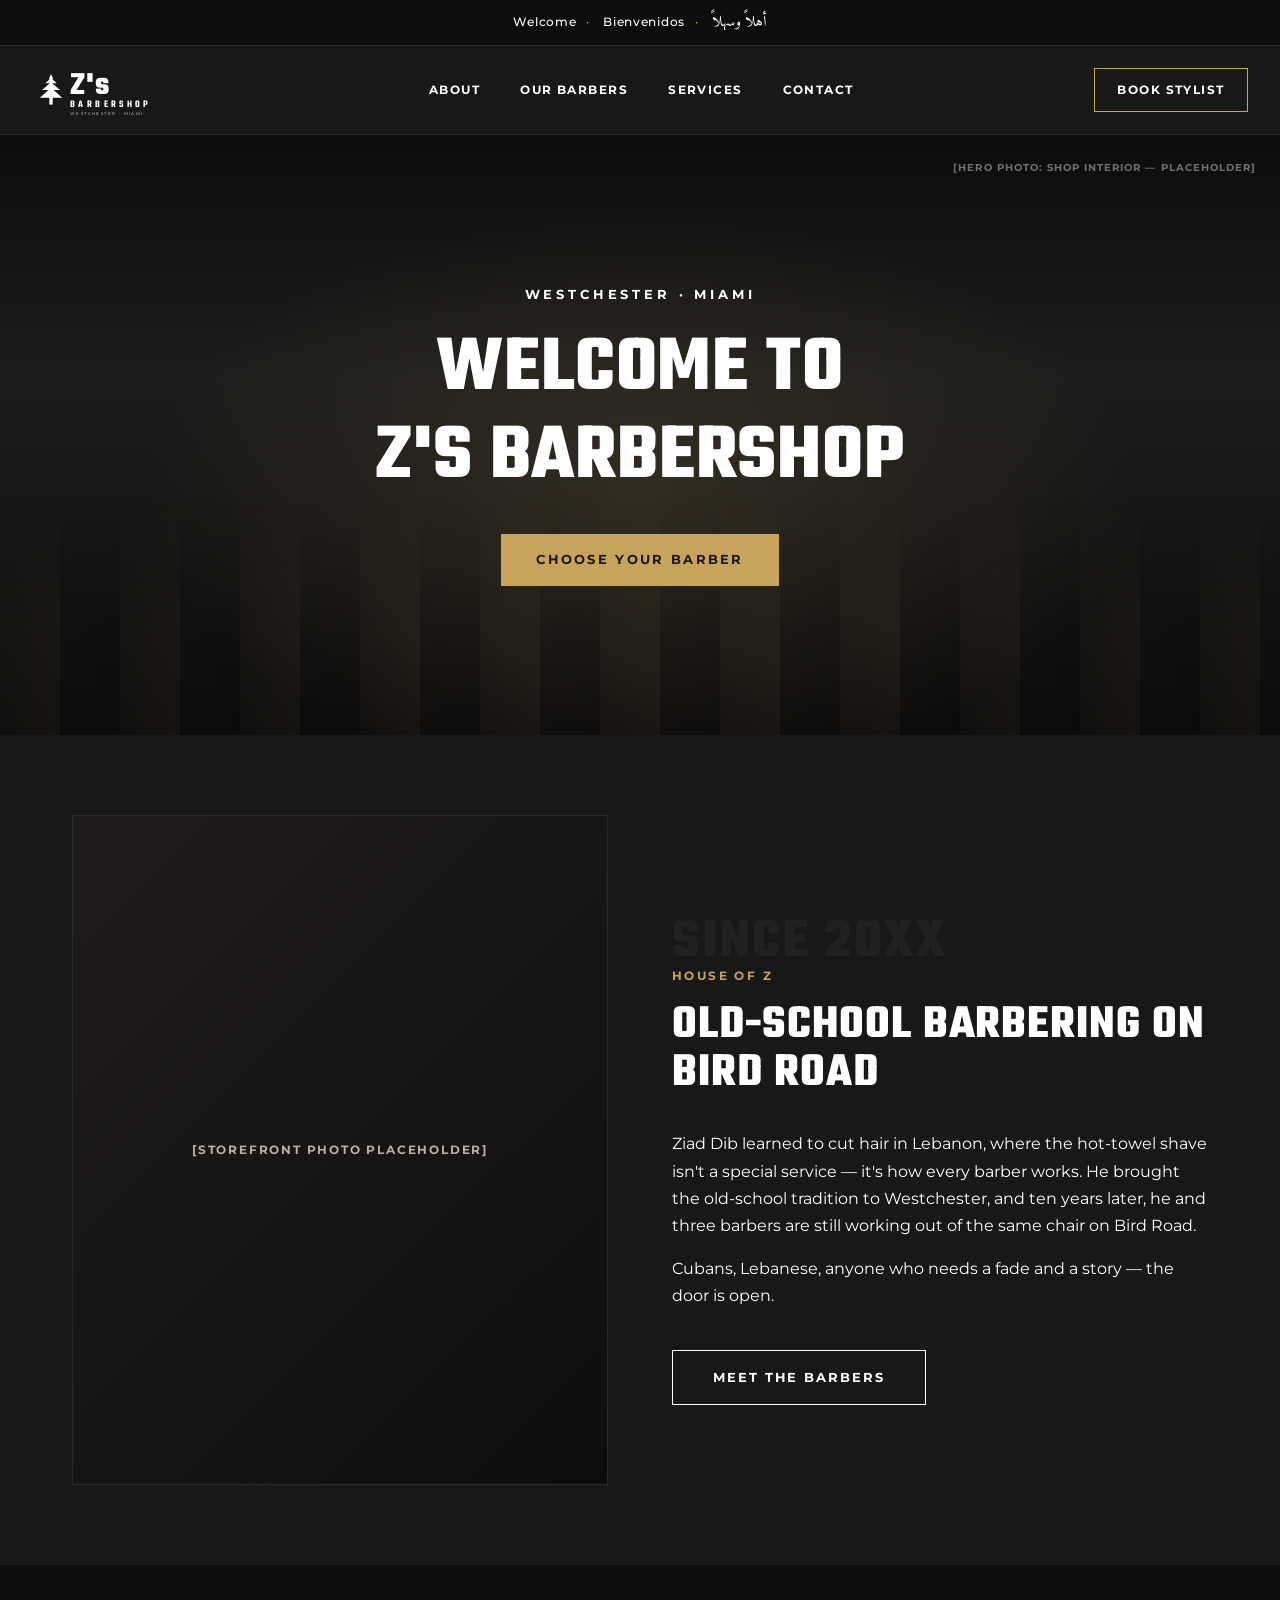
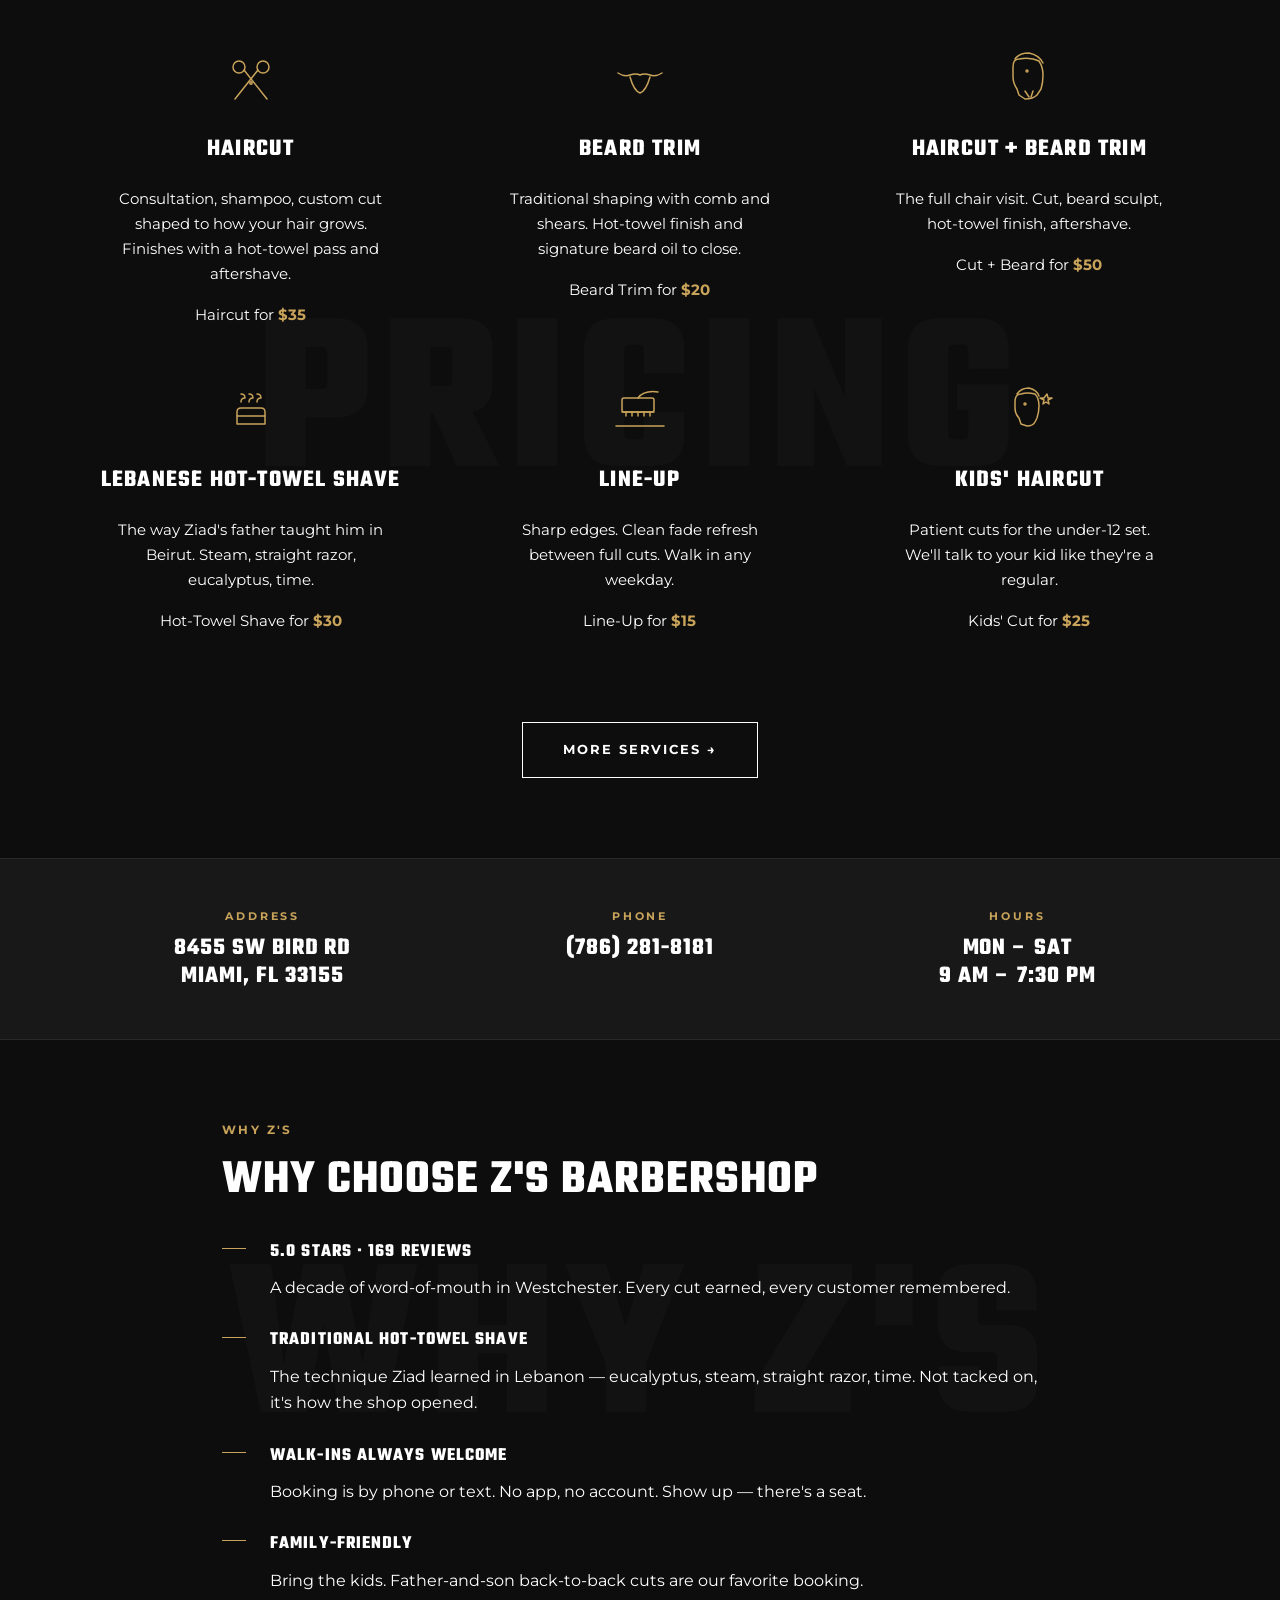
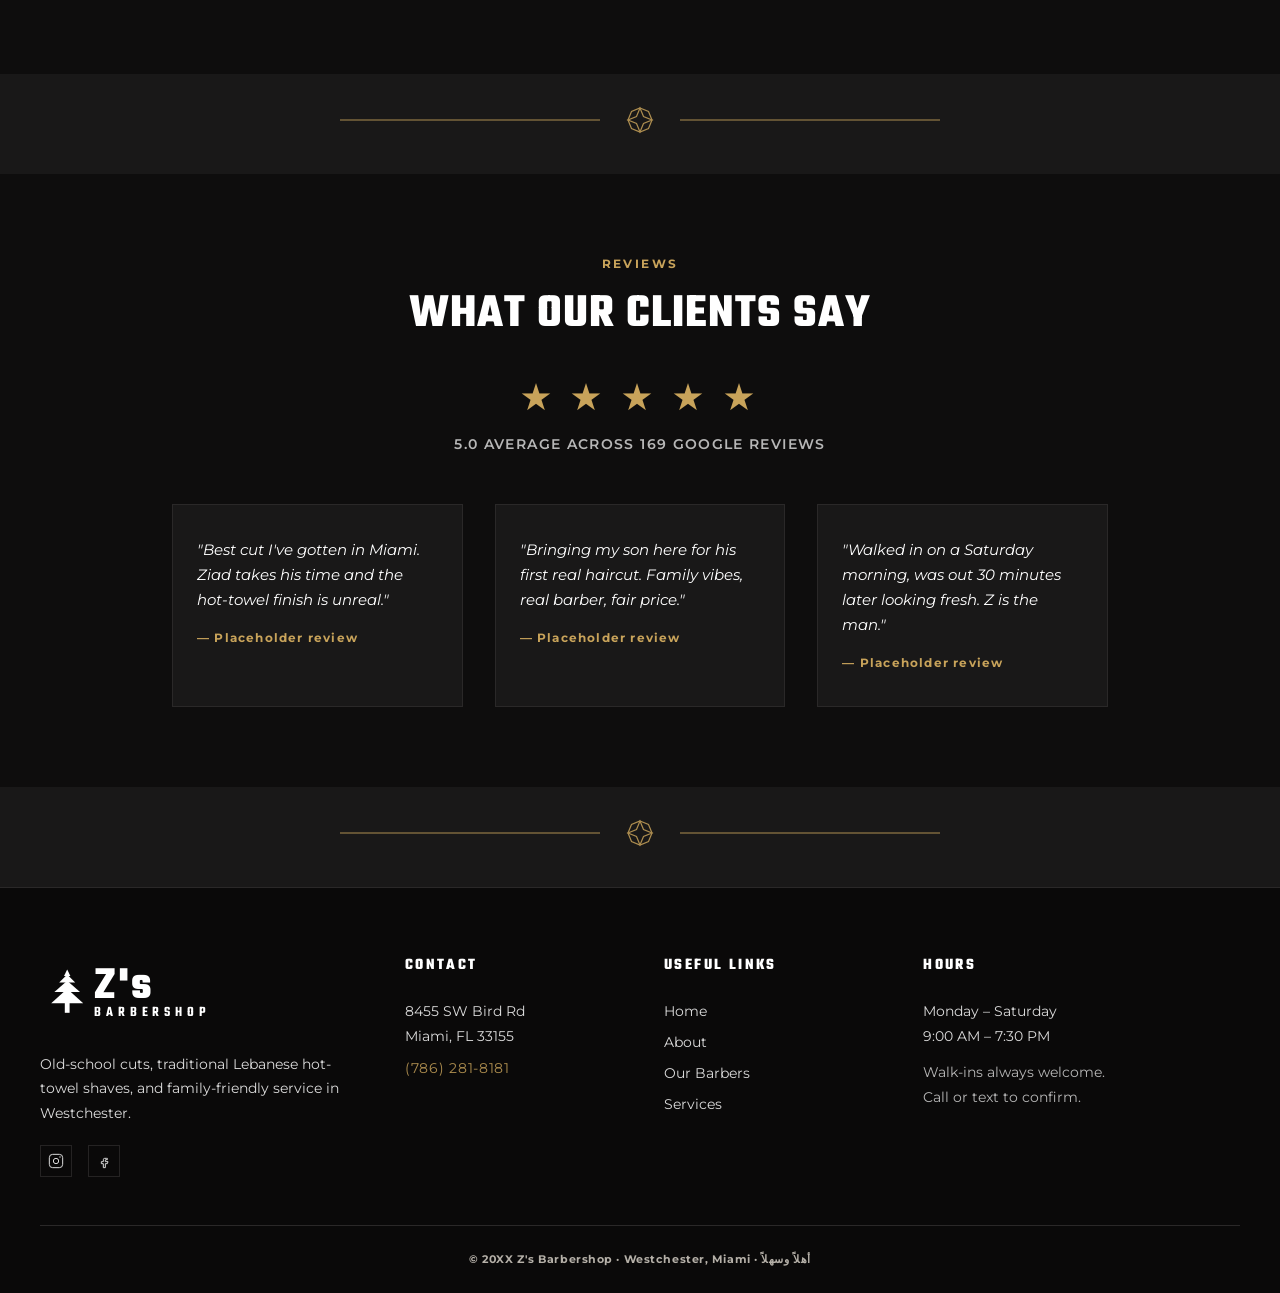
==== prototype/index.html @ 7a98266e "HoH-faithful rewrite: Teko + Montserrat fonts, exact bg color, 3 pages Extracted HoH's actual comput" ====
<!DOCTYPE html>
<html lang="en">
<head>
  <meta charset="UTF-8">
  <meta name="viewport" content="width=device-width, initial-scale=1.0">
  <title>Z's Barbershop — Westchester · Miami</title>
  <meta name="description" content="Z's Barbershop in Westchester, Miami. Old-school haircuts, beard trims, and traditional Lebanese hot-towel shaves. Walk in or call (786) 281-8181.">

  <link rel="preconnect" href="https://fonts.googleapis.com">
  <link rel="preconnect" href="https://fonts.gstatic.com" crossorigin>
  <link href="https://fonts.googleapis.com/css2?family=Teko:wght@500;600;700&family=Montserrat:wght@400;500;600;700;800&family=Amiri:wght@400;700&display=swap" rel="stylesheet">

  <script type="application/ld+json">
  {"@context":"https://schema.org","@type":"BarberShop","name":"Z's Barbershop","url":"https://zsbarbershop.com","telephone":"+17862818181","priceRange":"$","address":{"@type":"PostalAddress","streetAddress":"8455 SW Bird Rd","addressLocality":"Miami","addressRegion":"FL","postalCode":"33155","addressCountry":"US"},"geo":{"@type":"GeoCoordinates","latitude":25.736,"longitude":-80.349},"openingHoursSpecification":[{"@type":"OpeningHoursSpecification","dayOfWeek":["Monday","Tuesday","Wednesday","Thursday","Friday","Saturday"],"opens":"09:00","closes":"19:30"}],"aggregateRating":{"@type":"AggregateRating","ratingValue":"5.0","reviewCount":"169"}}
  </script>

  <link rel="stylesheet" href="styles.css">
</head>
<body>

  <!-- Trilingual welcome strip (heritage anchor #1) -->
  <div class="welcome-strip">
    <span>Welcome</span><span class="sep">·</span>
    <span>Bienvenidos</span><span class="sep">·</span>
    <span lang="ar" dir="rtl" class="arabic">أهلاً وسهلاً</span>
  </div>

  <!-- Nav -->
  <nav class="nav-bar">
    <a href="index.html" class="nav-logo-link" aria-label="Z's Barbershop home">
      <svg class="logo-wordmark" viewBox="0 0 280 100" xmlns="http://www.w3.org/2000/svg">
        <g transform="translate(14, 22)" fill="#ffffff">
          <path d="M 20 0 L 16 8 L 24 8 Z"/>
          <path d="M 20 6 L 10 16 L 30 16 Z"/>
          <path d="M 20 14 L 4 28 L 36 28 Z"/>
          <path d="M 20 24 L 0 42 L 40 42 Z"/>
          <rect x="17" y="40" width="6" height="14"/>
        </g>
        <text x="68" y="58" font-family="Teko,sans-serif" font-weight="700" font-size="58" fill="#ffffff" letter-spacing="2">Z's</text>
        <text x="68" y="80" font-family="Teko,sans-serif" font-weight="600" font-size="18" fill="#ffffff" letter-spacing="6">BARBERSHOP</text>
        <text x="68" y="95" font-family="Montserrat,sans-serif" font-weight="500" font-size="7" fill="#ffffff" letter-spacing="2.5" opacity="0.7">WESTCHESTER · MIAMI</text>
      </svg>
    </a>
    <div class="nav-links">
      <a href="#about">ABOUT</a>
      <a href="barbers.html">OUR BARBERS</a>
      <a href="services.html">SERVICES</a>
      <a href="#visit">CONTACT</a>
    </div>
    <a href="barbers.html" class="nav-cta">BOOK STYLIST</a>
  </nav>

  <!-- Hero -->
  <header class="hero">
    <span class="hero-placeholder-note">[Hero photo: shop interior — placeholder]</span>
    <div class="hero-content">
      <p class="hero-eyebrow">WESTCHESTER · MIAMI</p>
      <h1 class="hero-headline">Welcome to<br>Z's Barbershop</h1>
      <a href="tel:+17862818181" class="hero-cta">CHOOSE YOUR BARBER</a>
    </div>
  </header>

  <!-- About -->
  <section class="section" id="about">
    <div class="about">
      <div class="about-image">[Storefront photo placeholder]</div>
      <div>
        <span class="watermark-eyebrow" data-watermark="SINCE 20XX">SINCE 20XX</span>
        <span class="section-eyebrow">House of Z</span>
        <h2 class="section-headline">Old-School Barbering on Bird Road</h2>
        <div class="section-body">
          <p>Ziad Dib learned to cut hair in Lebanon, where the hot-towel shave isn't a special service — it's how every barber works. He brought the old-school tradition to Westchester, and ten years later, he and three barbers are still working out of the same chair on Bird Road.</p>
          <p>Cubans, Lebanese, anyone who needs a fade and a story — the door is open.</p>
          <a href="barbers.html" class="ghost-btn">MEET THE BARBERS</a>
        </div>
      </div>
    </div>
  </section>

  <!-- Pricing -->
  <section class="pricing" id="services">
    <div class="watermark-wrap">
      <div class="watermark">PRICING</div>
      <div class="pricing-inner">
        <div class="services-grid">

          <article class="service-card">
            <svg class="service-icon" viewBox="0 0 64 64" aria-hidden="true">
              <!-- Open angled scissors -->
              <circle cx="20" cy="22" r="6"/>
              <circle cx="44" cy="22" r="6"/>
              <line x1="25" y1="25" x2="48" y2="54"/>
              <line x1="39" y1="25" x2="16" y2="54"/>
              <circle cx="32" cy="38" r="1.2" fill="currentColor"/>
            </svg>
            <h3 class="service-name">Haircut</h3>
            <p class="service-desc">Consultation, shampoo, custom cut shaped to how your hair grows. Finishes with a hot-towel pass and aftershave.</p>
            <p class="service-price">Haircut for <strong>$35</strong></p>
          </article>

          <article class="service-card">
            <svg class="service-icon" viewBox="0 0 64 64" aria-hidden="true">
              <!-- Mustache + goatee -->
              <path d="M 10 28 Q 16 32 22 30 Q 28 28 32 30 Q 36 28 42 30 Q 48 32 54 28"/>
              <path d="M 22 32 Q 26 46 32 48 Q 38 46 42 32"/>
            </svg>
            <h3 class="service-name">Beard Trim</h3>
            <p class="service-desc">Traditional shaping with comb and shears. Hot-towel finish and signature beard oil to close.</p>
            <p class="service-price">Beard Trim for <strong>$20</strong></p>
          </article>

          <article class="service-card">
            <svg class="service-icon" viewBox="0 0 64 64" aria-hidden="true">
              <!-- Face profile silhouette with hair + beard -->
              <path d="M 22 14 Q 16 14 16 22 L 16 32 Q 16 38 20 44 L 22 50 L 28 54 Q 36 54 40 50 L 44 44 Q 46 38 46 30 Q 46 22 42 16 Q 34 12 22 14 Z"/>
              <!-- Hair sweep -->
              <path d="M 18 14 Q 22 8 32 8 Q 42 10 46 18"/>
              <!-- Eye dot -->
              <circle cx="30" cy="26" r="1" fill="currentColor"/>
              <!-- Beard texture -->
              <line x1="28" y1="46" x2="32" y2="52"/>
              <line x1="36" y1="46" x2="34" y2="52"/>
            </svg>
            <h3 class="service-name">Haircut + Beard Trim</h3>
            <p class="service-desc">The full chair visit. Cut, beard sculpt, hot-towel finish, aftershave.</p>
            <p class="service-price">Cut + Beard for <strong>$50</strong></p>
          </article>

          <article class="service-card">
            <svg class="service-icon" viewBox="0 0 64 64" aria-hidden="true">
              <!-- Folded hot towel + steam wisps (Z's specialty) -->
              <path d="M 18 36 L 18 48 L 46 48 L 46 36 Q 46 32 42 32 L 22 32 Q 18 32 18 36 Z"/>
              <line x1="18" y1="40" x2="46" y2="40"/>
              <path d="M 22 26 Q 22 22 26 22 Q 26 18 22 18"/>
              <path d="M 30 26 Q 30 22 34 22 Q 34 18 30 18"/>
              <path d="M 38 26 Q 38 22 42 22 Q 42 18 38 18"/>
            </svg>
            <h3 class="service-name">Lebanese Hot-Towel Shave</h3>
            <p class="service-desc">The way Ziad's father taught him in Beirut. Steam, straight razor, eucalyptus, time.</p>
            <p class="service-price">Hot-Towel Shave for <strong>$30</strong></p>
          </article>

          <article class="service-card">
            <svg class="service-icon" viewBox="0 0 64 64" aria-hidden="true">
              <!-- Clipper -->
              <rect x="14" y="22" width="32" height="14" rx="2"/>
              <line x1="14" y1="36" x2="46" y2="36"/>
              <line x1="18" y1="36" x2="18" y2="40"/>
              <line x1="24" y1="36" x2="24" y2="40"/>
              <line x1="30" y1="36" x2="30" y2="40"/>
              <line x1="36" y1="36" x2="36" y2="40"/>
              <line x1="42" y1="36" x2="42" y2="40"/>
              <path d="M 30 22 Q 36 14 50 16"/>
              <line x1="8" y1="50" x2="56" y2="50"/>
            </svg>
            <h3 class="service-name">Line-Up</h3>
            <p class="service-desc">Sharp edges. Clean fade refresh between full cuts. Walk in any weekday.</p>
            <p class="service-price">Line-Up for <strong>$15</strong></p>
          </article>

          <article class="service-card">
            <svg class="service-icon" viewBox="0 0 64 64" aria-hidden="true">
              <!-- Kid face profile (smaller, simpler) -->
              <path d="M 24 18 Q 18 18 18 26 L 18 32 Q 18 38 22 42 L 24 48 L 30 50 Q 36 50 38 46 L 40 42 Q 42 36 42 30 Q 42 22 38 18 Q 30 16 24 18 Z"/>
              <path d="M 20 18 Q 24 12 32 12 Q 40 14 42 20"/>
              <circle cx="28" cy="28" r="1" fill="currentColor"/>
              <!-- Tiny sparkle/star -->
              <path d="M 50 18 L 51 22 L 55 22 L 51 24 L 52 28 L 49 26 L 46 28 L 47 24 L 43 22 L 47 22 Z"/>
            </svg>
            <h3 class="service-name">Kids' Haircut</h3>
            <p class="service-desc">Patient cuts for the under-12 set. We'll talk to your kid like they're a regular.</p>
            <p class="service-price">Kids' Cut for <strong>$25</strong></p>
          </article>

        </div>

        <div class="more-services">
          <a href="services.html" class="ghost-btn">MORE SERVICES →</a>
        </div>
      </div>
    </div>
  </section>

  <!-- Trust strip -->
  <section class="trust-strip">
    <div class="trust-grid">
      <div class="trust-cell">
        <span class="label">ADDRESS</span>
        <div class="value">8455 SW Bird Rd<br>Miami, FL 33155</div>
      </div>
      <div class="trust-cell">
        <span class="label">PHONE</span>
        <div class="value"><a href="tel:+17862818181">(786) 281-8181</a></div>
      </div>
      <div class="trust-cell">
        <span class="label">HOURS</span>
        <div class="value">Mon – Sat<br>9 AM – 7:30 PM</div>
      </div>
    </div>
  </section>

  <!-- Why -->
  <section class="why-choose">
    <div class="watermark-wrap">
      <div class="watermark">WHY Z'S</div>
      <div class="why-choose-inner">
        <span class="section-eyebrow">Why Z's</span>
        <h2 class="section-headline">Why Choose Z's Barbershop</h2>
        <ul class="why-list">
          <li><span></span><div><strong>5.0 STARS · 169 REVIEWS</strong>A decade of word-of-mouth in Westchester. Every cut earned, every customer remembered.</div></li>
          <li><span></span><div><strong>TRADITIONAL HOT-TOWEL SHAVE</strong>The technique Ziad learned in Lebanon — eucalyptus, steam, straight razor, time. Not tacked on, it's how the shop opened.</div></li>
          <li><span></span><div><strong>WALK-INS ALWAYS WELCOME</strong>Booking is by phone or text. No app, no account. Show up — there's a seat.</div></li>
          <li><span></span><div><strong>FAMILY-FRIENDLY</strong>Bring the kids. Father-and-son back-to-back cuts are our favorite booking.</div></li>
        </ul>
      </div>
    </div>
  </section>

  <!-- Damascene divider -->
  <div class="pattern-divider" aria-hidden="true">
    <svg viewBox="0 0 600 28">
      <line x1="0" y1="14" x2="260" y2="14"/>
      <g transform="translate(300, 14)">
        <path d="M 0,-12 L 8.5,-8.5 L 12,0 L 8.5,8.5 L 0,12 L -8.5,8.5 L -12,0 L -8.5,-8.5 Z"/>
        <path d="M 0,-12 L 3.5,-3.5 L 12,0 L 3.5,3.5 L 0,12 L -3.5,3.5 L -12,0 L -3.5,-3.5 Z"/>
      </g>
      <line x1="340" y1="14" x2="600" y2="14"/>
    </svg>
  </div>

  <!-- Testimonials -->
  <section class="testimonials">
    <div class="testimonials-inner">
      <span class="section-eyebrow">Reviews</span>
      <h2 class="section-headline">What Our Clients Say</h2>
      <div class="stars">★ ★ ★ ★ ★</div>
      <p class="review-count">5.0 average across 169 Google reviews</p>
      <div class="review-grid">
        <div class="review"><p class="review-text">"Best cut I've gotten in Miami. Ziad takes his time and the hot-towel finish is unreal."</p><p class="review-author">— Placeholder review</p></div>
        <div class="review"><p class="review-text">"Bringing my son here for his first real haircut. Family vibes, real barber, fair price."</p><p class="review-author">— Placeholder review</p></div>
        <div class="review"><p class="review-text">"Walked in on a Saturday morning, was out 30 minutes later looking fresh. Z is the man."</p><p class="review-author">— Placeholder review</p></div>
      </div>
    </div>
  </section>

  <!-- Damascene divider -->
  <div class="pattern-divider" aria-hidden="true">
    <svg viewBox="0 0 600 28">
      <line x1="0" y1="14" x2="260" y2="14"/>
      <g transform="translate(300, 14)">
        <path d="M 0,-12 L 8.5,-8.5 L 12,0 L 8.5,8.5 L 0,12 L -8.5,8.5 L -12,0 L -8.5,-8.5 Z"/>
        <path d="M 0,-12 L 3.5,-3.5 L 12,0 L 3.5,3.5 L 0,12 L -3.5,3.5 L -12,0 L -3.5,-3.5 Z"/>
      </g>
      <line x1="340" y1="14" x2="600" y2="14"/>
    </svg>
  </div>

  <!-- Footer -->
  <footer class="footer" id="visit">
    <div class="footer-grid">
      <div class="footer-col">
        <svg class="footer-logo" viewBox="0 0 280 100" xmlns="http://www.w3.org/2000/svg">
          <g transform="translate(14, 22)" fill="#ffffff">
            <path d="M 20 0 L 16 8 L 24 8 Z"/>
            <path d="M 20 6 L 10 16 L 30 16 Z"/>
            <path d="M 20 14 L 4 28 L 36 28 Z"/>
            <path d="M 20 24 L 0 42 L 40 42 Z"/>
            <rect x="17" y="40" width="6" height="14"/>
          </g>
          <text x="68" y="58" font-family="Teko,sans-serif" font-weight="700" font-size="58" fill="#ffffff" letter-spacing="2">Z's</text>
          <text x="68" y="80" font-family="Teko,sans-serif" font-weight="600" font-size="18" fill="#ffffff" letter-spacing="6">BARBERSHOP</text>
        </svg>
        <p>Old-school cuts, traditional Lebanese hot-towel shaves, and family-friendly service in Westchester.</p>
        <div class="footer-social">
          <a href="https://instagram.com/zbarbershop1" aria-label="Instagram"><svg viewBox="0 0 24 24"><rect x="2" y="2" width="20" height="20" rx="5"/><circle cx="12" cy="12" r="4"/><circle cx="18" cy="6" r="1" fill="currentColor" stroke="none"/></svg></a>
          <a href="#" aria-label="Facebook"><svg viewBox="0 0 24 24"><path d="M16 8h-3a2 2 0 0 0-2 2v3H8v3h3v6h3v-6h3l1-3h-4v-2.5a.5.5 0 0 1 .5-.5H17V8z"/></svg></a>
        </div>
      </div>
      <div class="footer-col">
        <h4>CONTACT</h4>
        <p>8455 SW Bird Rd<br>Miami, FL 33155</p>
        <a href="tel:+17862818181" class="footer-phone">(786) 281-8181</a>
      </div>
      <div class="footer-col">
        <h4>USEFUL LINKS</h4>
        <a href="index.html">Home</a>
        <a href="#about">About</a>
        <a href="barbers.html">Our Barbers</a>
        <a href="services.html">Services</a>
      </div>
      <div class="footer-col">
        <h4>HOURS</h4>
        <p>Monday – Saturday<br>9:00 AM – 7:30 PM</p>
        <p style="margin-top:.75rem;opacity:.7;">Walk-ins always welcome.<br>Call or text to confirm.</p>
      </div>
    </div>
    <div class="footer-bottom">© 20XX Z's Barbershop · Westchester, Miami · أهلاً وسهلاً</div>
  </footer>

</body>
</html>
---- prototype/styles.css ----
:root {
  --color-primary: #191818;
  --color-cream: #ffffff;
  --color-accent: #c8a35a;
  --color-accent-hover: #d4b370;
  --color-ink-dark: #191818;
  --color-muted: #b5b0a8;
  --color-line: #2a2828;

  --font-display: 'Teko', 'Oswald', 'Impact', sans-serif;
  --font-body: 'Montserrat', 'Helvetica', 'Arial', sans-serif;
  --font-ui: 'Montserrat', 'Helvetica', 'Arial', sans-serif;
  --font-arabic: 'Amiri', 'Noto Naskh Arabic', serif;
}

* { box-sizing: border-box; margin: 0; padding: 0; }
html { scroll-behavior: smooth; }
body {
  font-family: var(--font-body);
  font-weight: 700;
  font-size: 16px;
  line-height: 1.7;
  background: var(--color-primary);
  color: var(--color-cream);
  -webkit-font-smoothing: antialiased;
  overflow-x: hidden;
}
a { color: inherit; text-decoration: none; }

/* ─── Trilingual welcome strip ─── */
.welcome-strip {
  background: #0e0d0d;
  color: var(--color-cream);
  font-family: var(--font-ui);
  font-weight: 500;
  font-size: 0.75rem;
  letter-spacing: 0.06em;
  padding: 0.6rem 1rem;
  text-align: center;
  border-bottom: 1px solid var(--color-line);
}
.welcome-strip .sep { color: var(--color-accent); margin: 0 0.6rem; }
.welcome-strip .arabic { font-family: var(--font-arabic); font-size: 0.95rem; letter-spacing: 0; vertical-align: middle; }

/* ─── Nav ─── */
.nav-bar {
  position: sticky;
  top: 0;
  z-index: 50;
  background: var(--color-primary);
  border-bottom: 1px solid var(--color-line);
  padding: 1rem 2rem;
  display: flex;
  align-items: center;
  justify-content: space-between;
  gap: 1rem;
}
.logo-wordmark { display: block; height: 56px; width: auto; }
.nav-links {
  display: none;
  gap: 2.5rem;
  font-family: var(--font-ui);
  font-size: 0.75rem;
  font-weight: 700;
  letter-spacing: 0.12em;
}
.nav-links a { color: var(--color-cream); transition: color .2s; }
.nav-links a:hover { color: var(--color-accent); }
.nav-cta {
  font-family: var(--font-ui);
  font-size: 0.75rem;
  font-weight: 700;
  letter-spacing: 0.12em;
  padding: 0.7rem 1.4rem;
  border: 1.5px solid var(--color-accent);
  color: var(--color-cream);
  transition: all .2s;
  white-space: nowrap;
}
.nav-cta:hover { background: var(--color-accent); color: var(--color-ink-dark); }
@media (min-width: 900px) { .nav-links { display: flex; } }

/* ─── Hero ─── */
.hero {
  position: relative;
  min-height: 600px;
  display: flex;
  align-items: center;
  justify-content: center;
  text-align: center;
  padding: 6rem 2rem;
  overflow: hidden;
  background:
    radial-gradient(ellipse at 50% 60%, rgba(200,163,90,0.15) 0%, transparent 55%),
    linear-gradient(180deg, #0d0c0c 0%, #1c1c1b 40%, #0e0d0d 100%);
}
.hero::before {
  content: '';
  position: absolute;
  bottom: 0; left: 0; right: 0;
  height: 40%;
  background: repeating-linear-gradient(90deg, rgba(200,163,90,0.02) 0px, rgba(200,163,90,0.04) 60px, rgba(0,0,0,0.1) 60px, rgba(0,0,0,0.15) 120px);
  mask: linear-gradient(180deg, transparent 0%, black 60%);
  -webkit-mask: linear-gradient(180deg, transparent 0%, black 60%);
  pointer-events: none;
}
.hero-placeholder-note {
  position: absolute;
  top: 1.5rem; right: 1.5rem;
  font-family: var(--font-ui);
  font-size: 0.65rem;
  color: var(--color-muted);
  letter-spacing: 0.1em;
  text-transform: uppercase;
  opacity: 0.6;
}
.hero-content { position: relative; z-index: 1; max-width: 800px; }
.hero-eyebrow {
  font-family: var(--font-ui);
  font-size: 0.8rem;
  font-weight: 700;
  letter-spacing: 0.3em;
  color: var(--color-cream);
  margin-bottom: 1.25rem;
}
.hero-headline {
  font-family: var(--font-display);
  font-weight: 700;
  font-size: clamp(2.5rem, 7vw, 5rem);
  line-height: 1.1;
  letter-spacing: 0.01em;
  text-transform: uppercase;
  color: var(--color-cream);
  margin-bottom: 2rem;
}
.hero-cta {
  display: inline-block;
  font-family: var(--font-ui);
  font-size: 0.8rem;
  font-weight: 700;
  letter-spacing: 0.18em;
  padding: 0.95rem 2.2rem;
  background: var(--color-accent);
  color: var(--color-ink-dark);
  transition: background .2s;
}
.hero-cta:hover { background: var(--color-accent-hover); }

/* ─── Hero strip (for sub-pages — shorter version of hero with photo bg + title) ─── */
.page-hero {
  position: relative;
  min-height: 320px;
  display: flex;
  align-items: center;
  justify-content: center;
  text-align: center;
  padding: 4rem 2rem;
  background:
    radial-gradient(ellipse at 50% 50%, rgba(200,163,90,0.1) 0%, transparent 55%),
    linear-gradient(180deg, #0d0c0c 0%, #1c1c1b 50%, #0e0d0d 100%);
  border-bottom: 1px solid var(--color-line);
}
.page-hero h1 {
  font-family: var(--font-display);
  font-weight: 700;
  font-size: clamp(2.5rem, 6vw, 4.5rem);
  line-height: 1;
  letter-spacing: 0.03em;
  text-transform: uppercase;
  color: var(--color-cream);
}

/* ─── Sections ─── */
.section { padding: 5rem 2rem; max-width: 1200px; margin: 0 auto; }
.section-eyebrow {
  font-family: var(--font-ui);
  font-size: 0.75rem;
  font-weight: 700;
  letter-spacing: 0.2em;
  text-transform: uppercase;
  color: var(--color-accent);
  margin-bottom: 1rem;
  display: block;
}
.section-headline {
  font-family: var(--font-display);
  font-weight: 700;
  font-size: clamp(2rem, 4vw, 3rem);
  line-height: 1;
  letter-spacing: 0.02em;
  text-transform: uppercase;
  color: var(--color-cream);
  margin-bottom: 2rem;
}
.section-body p {
  font-family: var(--font-body);
  font-weight: 400;
  font-size: 1rem;
  line-height: 1.7;
  color: var(--color-cream);
  max-width: 620px;
  margin-bottom: 1rem;
}

/* About */
.about { display: grid; gap: 3rem; grid-template-columns: 1fr; align-items: center; }
@media (min-width: 800px) { .about { grid-template-columns: 1fr 1fr; gap: 4rem; } }
.about-image {
  aspect-ratio: 4/5;
  background: linear-gradient(135deg, #1f1c1b 0%, #0e0d0d 100%);
  border: 1px solid var(--color-line);
  display: flex;
  align-items: center;
  justify-content: center;
  font-family: var(--font-ui);
  font-size: 0.75rem;
  color: var(--color-muted);
  letter-spacing: 0.15em;
  text-transform: uppercase;
}

/* ─── Watermark wrap (giant background text behind a section) ─── */
.watermark-wrap { position: relative; }
.watermark {
  position: absolute;
  top: 50%;
  left: 50%;
  transform: translate(-50%, -50%);
  font-family: var(--font-display);
  font-weight: 700;
  font-size: clamp(8rem, 18vw, 16rem);
  letter-spacing: 0.04em;
  color: rgba(255, 255, 255, 0.025);
  text-transform: uppercase;
  white-space: nowrap;
  pointer-events: none;
  z-index: 0;
  user-select: none;
}

/* Eyebrow with watermark text behind it (HoH about-section style) */
.watermark-eyebrow {
  display: block;
  position: relative;
  font-family: var(--font-display);
  font-weight: 700;
  font-size: 3.5rem;
  color: rgba(255, 255, 255, 0.04);
  letter-spacing: 0.05em;
  text-transform: uppercase;
  margin-bottom: -1.5rem;
  pointer-events: none;
}

/* ─── Pricing section ─── */
.pricing { background: #0e0d0d; padding: 5rem 0; position: relative; overflow: hidden; }
.pricing-inner { max-width: 1200px; margin: 0 auto; padding: 0 2rem; position: relative; z-index: 1; }
.services-grid {
  display: grid;
  gap: 3rem 2rem;
  grid-template-columns: 1fr;
  text-align: center;
}
@media (min-width: 700px) { .services-grid { grid-template-columns: repeat(3, 1fr); } }
.service-card { padding: 0 1rem; }
.service-icon {
  width: 64px;
  height: 64px;
  margin: 0 auto 1.25rem;
  display: block;
  color: var(--color-accent);
}
.service-icon path, .service-icon line, .service-icon circle, .service-icon rect, .service-icon polyline {
  stroke: var(--color-accent);
  stroke-width: 1.5;
  stroke-linecap: round;
  stroke-linejoin: round;
  fill: none;
}
.service-name {
  font-family: var(--font-display);
  font-weight: 700;
  font-size: 1.5rem;
  letter-spacing: 0.05em;
  text-transform: uppercase;
  color: var(--color-cream);
  margin-bottom: 1rem;
}
.service-desc {
  font-family: var(--font-body);
  font-weight: 400;
  font-size: 0.95rem;
  line-height: 1.65;
  color: var(--color-cream);
  max-width: 280px;
  margin: 0 auto 1rem;
}
.service-price {
  font-family: var(--font-body);
  font-weight: 400;
  font-size: 0.95rem;
  color: var(--color-cream);
}
.service-price strong {
  color: var(--color-accent);
  font-weight: 700;
}
.more-services { text-align: center; margin-top: 4rem; }

/* Ghost button (outlined cream → fills on hover) */
.ghost-btn {
  display: inline-block;
  font-family: var(--font-ui);
  font-size: 0.8rem;
  font-weight: 700;
  letter-spacing: 0.15em;
  padding: 1rem 2.5rem;
  border: 1.5px solid var(--color-cream);
  color: var(--color-cream);
  transition: all .2s;
  margin-top: 1.5rem;
}
.ghost-btn:hover { background: var(--color-cream); color: var(--color-ink-dark); }

/* Trust strip */
.trust-strip {
  background: var(--color-primary);
  border-top: 1px solid var(--color-line);
  border-bottom: 1px solid var(--color-line);
  padding: 3rem 2rem;
}
.trust-grid {
  max-width: 1100px;
  margin: 0 auto;
  display: grid;
  gap: 2rem;
  grid-template-columns: 1fr;
  text-align: center;
}
@media (min-width: 700px) { .trust-grid { grid-template-columns: repeat(3, 1fr); } }
.trust-cell .label {
  font-family: var(--font-ui);
  font-size: 0.7rem;
  font-weight: 700;
  letter-spacing: 0.25em;
  color: var(--color-accent);
  margin-bottom: 0.5rem;
  display: block;
}
.trust-cell .value {
  font-family: var(--font-display);
  font-weight: 700;
  font-size: 1.5rem;
  letter-spacing: 0.04em;
  text-transform: uppercase;
  color: var(--color-cream);
  line-height: 1.2;
}
.trust-cell .value a { color: var(--color-cream); border-bottom: 1px solid transparent; transition: border-color .2s; }
.trust-cell .value a:hover { border-color: var(--color-accent); }

/* Why choose */
.why-choose { background: #0e0d0d; padding: 5rem 0; position: relative; overflow: hidden; }
.why-choose-inner { max-width: 900px; margin: 0 auto; padding: 0 2rem; position: relative; z-index: 1; }
.why-list { list-style: none; display: grid; gap: 1.5rem; margin-top: 2rem; }
.why-list li {
  display: grid;
  grid-template-columns: 32px 1fr;
  gap: 1rem;
  align-items: start;
  font-family: var(--font-body);
  font-weight: 400;
  font-size: 1rem;
  color: var(--color-cream);
  line-height: 1.65;
}
.why-list li > span { display: block; width: 24px; height: 1px; background: var(--color-accent); margin-top: 0.7rem; }
.why-list strong {
  font-family: var(--font-display);
  font-weight: 700;
  font-size: 1.15rem;
  letter-spacing: 0.06em;
  display: block;
  margin-bottom: 0.5rem;
  color: var(--color-cream);
}

/* Pattern divider */
.pattern-divider { padding: 2rem 0; text-align: center; background: var(--color-primary); }
.pattern-divider svg { height: 28px; width: auto; opacity: 0.85; }
.pattern-divider svg path, .pattern-divider svg line { stroke: var(--color-accent); stroke-width: 1.2; fill: none; }

/* Testimonials */
.testimonials { background: #0e0d0d; padding: 5rem 0; text-align: center; }
.testimonials-inner { max-width: 1000px; margin: 0 auto; padding: 0 2rem; }
.stars { font-size: 2rem; color: var(--color-accent); letter-spacing: 0.2em; margin-bottom: 0.5rem; }
.review-count {
  font-family: var(--font-ui);
  font-size: 0.85rem;
  font-weight: 600;
  letter-spacing: 0.1em;
  text-transform: uppercase;
  color: var(--color-cream);
  opacity: 0.7;
  margin-bottom: 3rem;
}
.review-grid { display: grid; gap: 2rem; grid-template-columns: 1fr; }
@media (min-width: 800px) { .review-grid { grid-template-columns: repeat(3, 1fr); } }
.review {
  background: var(--color-primary);
  padding: 2rem 1.5rem;
  border: 1px solid var(--color-line);
  text-align: left;
}
.review-text {
  font-family: var(--font-body);
  font-weight: 400;
  font-size: 0.95rem;
  line-height: 1.65;
  color: var(--color-cream);
  margin-bottom: 1rem;
  font-style: italic;
}
.review-author {
  font-family: var(--font-ui);
  font-size: 0.75rem;
  font-weight: 700;
  letter-spacing: 0.1em;
  color: var(--color-accent);
}

/* ─── Services PAGE (two-column list, HoH-faithful) ─── */
.services-list {
  display: grid;
  gap: 3rem 4rem;
  grid-template-columns: 1fr;
  max-width: 1100px;
  margin: 0 auto;
}
@media (min-width: 900px) { .services-list { grid-template-columns: 1fr 1fr; } }
.svc-row {
  border-bottom: 1px dotted var(--color-line);
  padding-bottom: 1.5rem;
}
.svc-row-head {
  display: flex;
  align-items: baseline;
  justify-content: space-between;
  gap: 1rem;
  margin-bottom: 0.75rem;
}
.svc-row-name {
  font-family: var(--font-display);
  font-weight: 700;
  font-size: 1.5rem;
  letter-spacing: 0.05em;
  text-transform: uppercase;
  color: var(--color-cream);
}
.svc-row-price {
  font-family: var(--font-display);
  font-weight: 700;
  font-size: 1.25rem;
  color: var(--color-accent);
  letter-spacing: 0.02em;
  white-space: nowrap;
}
.svc-row-desc {
  font-family: var(--font-body);
  font-weight: 400;
  font-size: 0.95rem;
  line-height: 1.65;
  color: var(--color-cream);
  margin-bottom: 0.5rem;
}
.svc-row-duration {
  font-family: var(--font-ui);
  font-size: 0.75rem;
  letter-spacing: 0.1em;
  color: var(--color-accent);
  text-transform: uppercase;
  font-weight: 600;
}

/* ─── Barbers PAGE — thumbnail row + featured card ─── */
.barbers-intro {
  text-align: center;
  max-width: 720px;
  margin: 0 auto;
  padding: 5rem 2rem 2rem;
  position: relative;
}
.barbers-intro .section-headline { line-height: 1.05; }
.accent-word { color: var(--color-accent); }
.barbers-intro p {
  font-family: var(--font-body);
  font-weight: 400;
  font-size: 1rem;
  line-height: 1.7;
  color: var(--color-cream);
  margin-top: 1rem;
}

.thumb-row {
  max-width: 900px;
  margin: 3rem auto;
  display: grid;
  grid-template-columns: repeat(4, 1fr);
  gap: 1rem;
  padding: 0 2rem;
}
.thumb {
  cursor: pointer;
  aspect-ratio: 1;
  background: linear-gradient(135deg, #1f1c1b 0%, #0e0d0d 100%);
  border: 2px solid transparent;
  display: flex;
  align-items: center;
  justify-content: center;
  font-family: var(--font-display);
  font-weight: 700;
  font-size: 1.5rem;
  color: var(--color-muted);
  letter-spacing: 0.06em;
  transition: all .2s;
  position: relative;
}
.thumb.active { border-color: var(--color-accent); }
.thumb.active::after {
  content: '';
  position: absolute;
  bottom: -8px;
  left: 50%;
  transform: translateX(-50%);
  width: 40px;
  height: 2px;
  background: var(--color-accent);
}
.thumb:hover { border-color: var(--color-accent); }

.featured-barber {
  max-width: 900px;
  margin: 3rem auto 5rem;
  padding: 0 2rem;
  display: grid;
  gap: 2.5rem;
  grid-template-columns: 1fr;
  align-items: start;
}
@media (min-width: 700px) { .featured-barber { grid-template-columns: 300px 1fr; } }
.featured-photo {
  aspect-ratio: 1;
  background: linear-gradient(135deg, #1f1c1b 0%, #0e0d0d 100%);
  border: 1px solid var(--color-line);
  display: flex;
  align-items: center;
  justify-content: center;
  font-family: var(--font-ui);
  font-size: 0.75rem;
  color: var(--color-muted);
  letter-spacing: 0.15em;
  text-transform: uppercase;
}
.featured-name {
  font-family: var(--font-display);
  font-weight: 700;
  font-size: 2rem;
  letter-spacing: 0.05em;
  text-transform: uppercase;
  color: var(--color-cream);
  margin-bottom: 1rem;
}
.featured-bio {
  font-family: var(--font-body);
  font-weight: 400;
  font-size: 1rem;
  line-height: 1.7;
  color: var(--color-cream);
  margin-bottom: 1.5rem;
}
.featured-social { margin-bottom: 1.5rem; }
.featured-social a {
  display: inline-flex;
  align-items: center;
  justify-content: center;
  width: 32px;
  height: 32px;
  color: var(--color-accent);
}
.featured-social svg { width: 20px; height: 20px; stroke: var(--color-accent); fill: none; stroke-width: 1.5; }
.featured-buttons { display: flex; gap: 1rem; flex-wrap: wrap; }
.btn-outlined {
  font-family: var(--font-ui);
  font-size: 0.75rem;
  font-weight: 700;
  letter-spacing: 0.15em;
  padding: 0.85rem 1.75rem;
  border: 1.5px solid var(--color-accent);
  color: var(--color-cream);
  transition: all .2s;
  display: inline-block;
}
.btn-outlined:hover { background: var(--color-accent); color: var(--color-ink-dark); }
.btn-filled {
  font-family: var(--font-ui);
  font-size: 0.75rem;
  font-weight: 700;
  letter-spacing: 0.15em;
  padding: 0.85rem 1.75rem;
  background: var(--color-accent);
  color: var(--color-ink-dark);
  transition: background .2s;
  display: inline-block;
}
.btn-filled:hover { background: var(--color-accent-hover); }

/* ─── Footer ─── */
.footer { background: #0a0909; padding: 4rem 2rem 1.5rem; border-top: 1px solid var(--color-line); }
.footer-grid {
  max-width: 1200px;
  margin: 0 auto;
  display: grid;
  gap: 3rem;
  grid-template-columns: 1fr;
}
@media (min-width: 800px) { .footer-grid { grid-template-columns: 1.5fr 1fr 1fr 1.5fr; } }
.footer-col h4 {
  font-family: var(--font-display);
  font-weight: 700;
  font-size: 1rem;
  letter-spacing: 0.15em;
  color: var(--color-cream);
  margin-bottom: 1.25rem;
}
.footer-col p, .footer-col a {
  font-family: var(--font-body);
  font-weight: 400;
  font-size: 0.9rem;
  line-height: 1.7;
  color: var(--color-cream);
  opacity: 0.85;
}
.footer-col a { display: block; margin-bottom: 0.4rem; transition: color .2s; }
.footer-col a:hover { color: var(--color-accent); opacity: 1; }
.footer-phone {
  font-family: var(--font-display);
  font-weight: 700;
  font-size: 1.4rem;
  color: var(--color-accent) !important;
  letter-spacing: 0.05em;
  margin-top: 0.5rem;
}
.footer-logo { height: 80px; width: auto; margin-bottom: 1.25rem; display: block; }
.footer-social { display: flex; gap: 1rem; margin-top: 1.25rem; }
.footer-social a {
  width: 32px; height: 32px;
  display: inline-flex;
  align-items: center;
  justify-content: center;
  border: 1px solid var(--color-line);
  transition: all .2s;
  margin: 0;
}
.footer-social a:hover { border-color: var(--color-accent); }
.footer-social svg { width: 16px; height: 16px; stroke: var(--color-cream); fill: none; stroke-width: 1.5; }
.footer-bottom {
  max-width: 1200px;
  margin: 3rem auto 0;
  padding-top: 1.5rem;
  border-top: 1px solid var(--color-line);
  text-align: center;
  font-family: var(--font-ui);
  font-size: 0.7rem;
  color: var(--color-muted);
  letter-spacing: 0.05em;
}
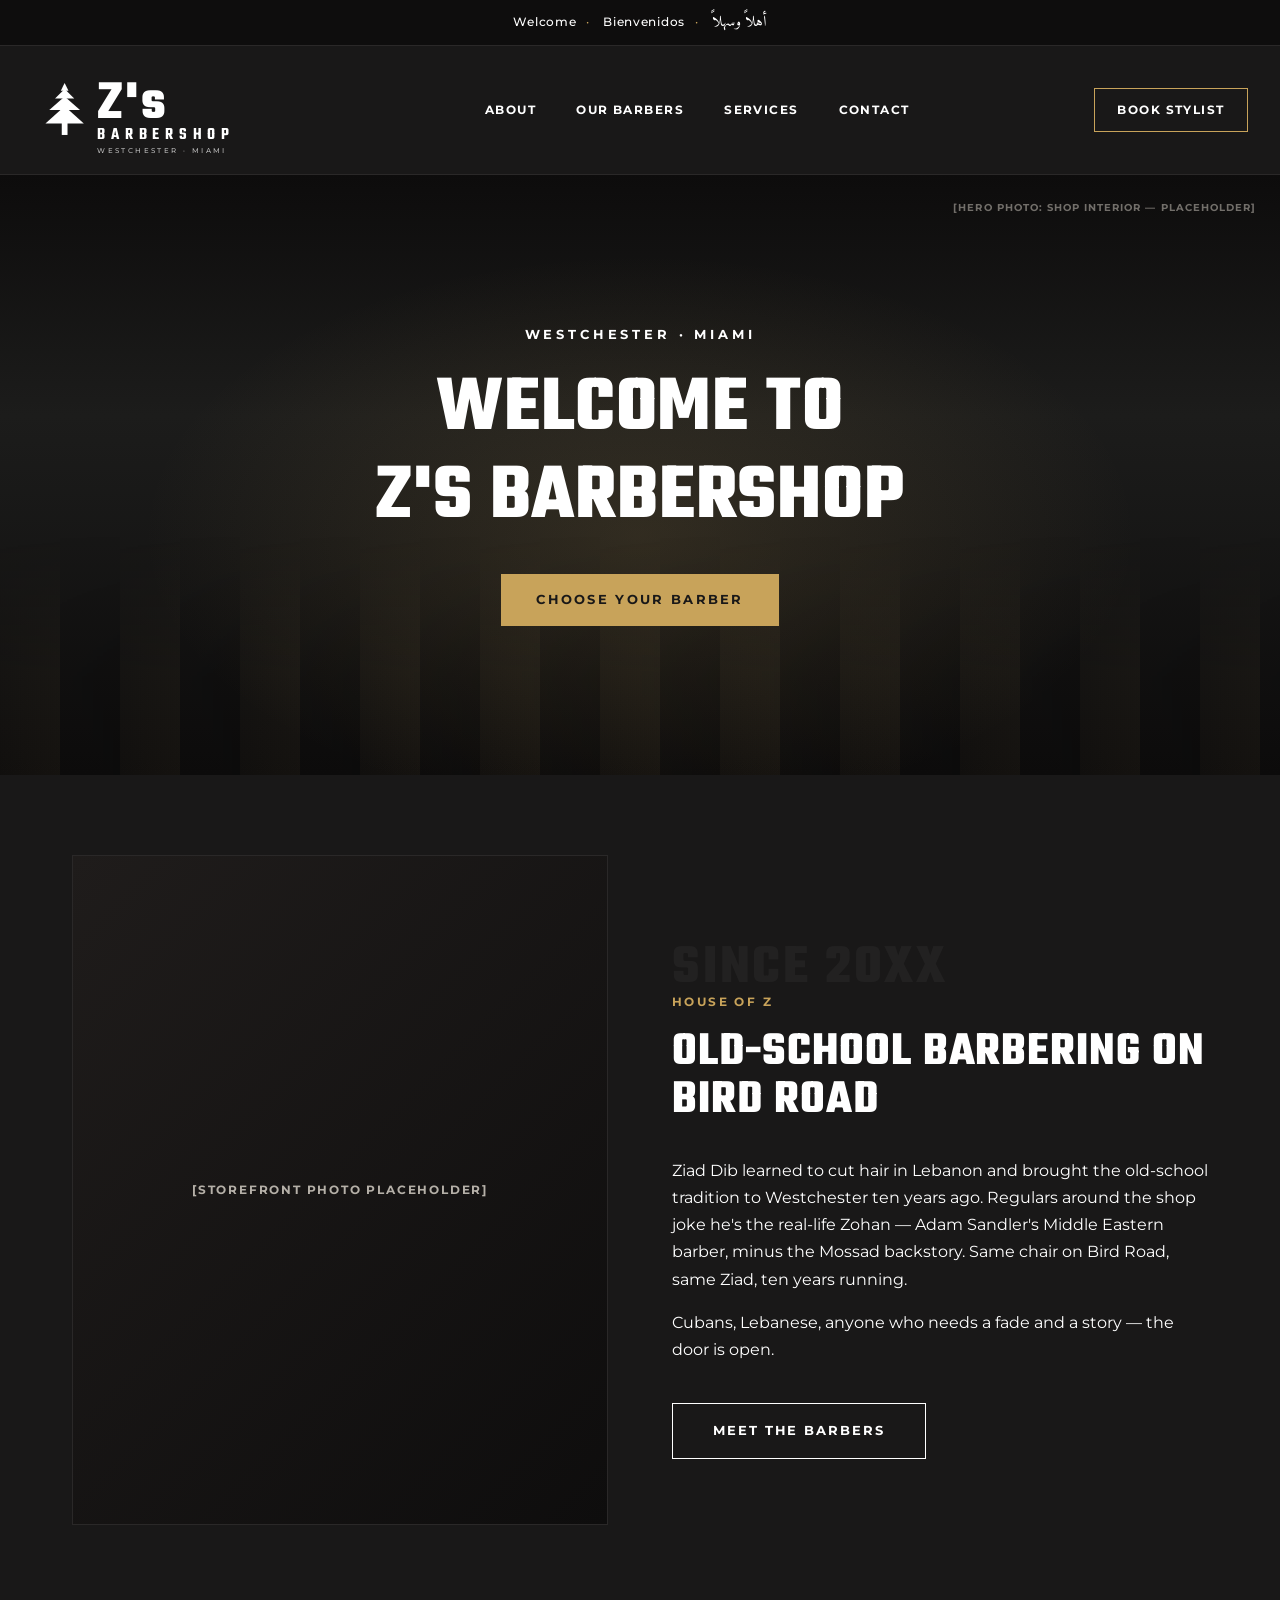
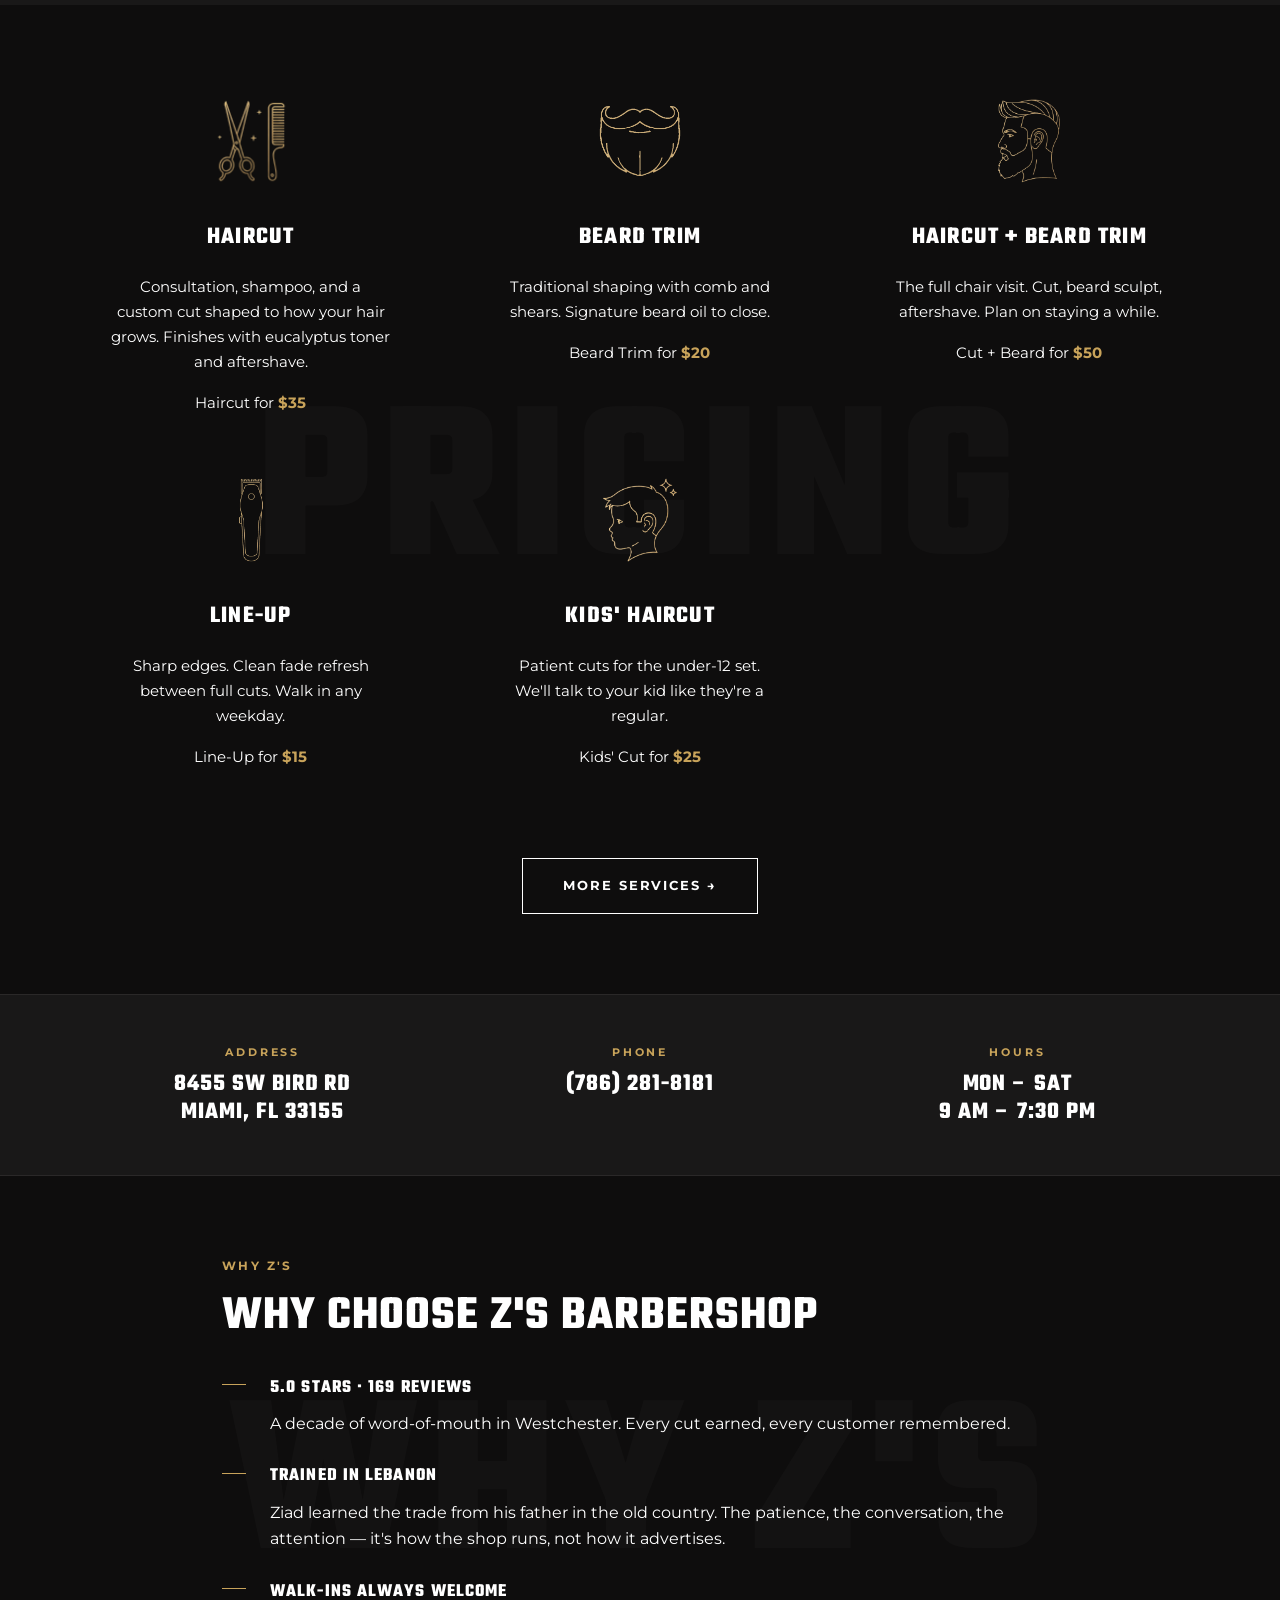
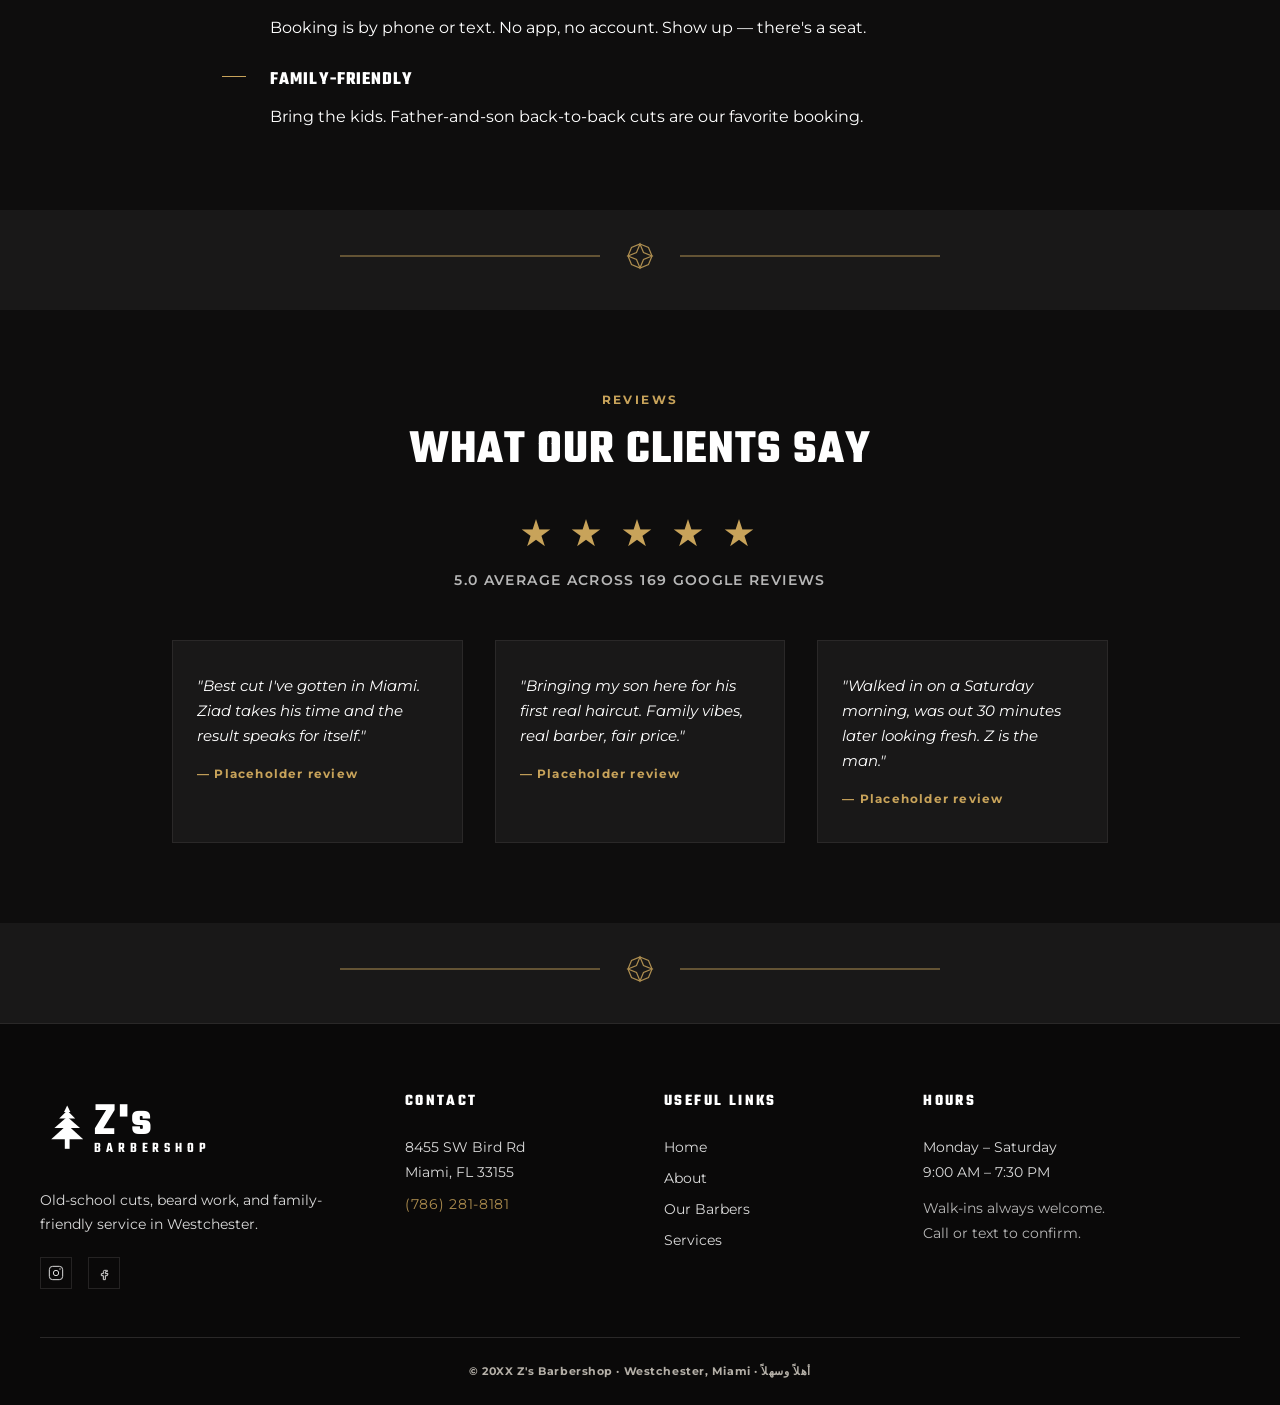
==== commit 8ee540ae: "Checkpoint: integrate 5 icons + purge hot-towel mentions + add Zohan bio + bigger logo Prototype int" ====
--- a/prototype/index.html
+++ b/prototype/index.html
@@ -4,7 +4,7 @@
   <meta charset="UTF-8">
   <meta name="viewport" content="width=device-width, initial-scale=1.0">
   <title>Z's Barbershop — Westchester · Miami</title>
-  <meta name="description" content="Z's Barbershop in Westchester, Miami. Old-school haircuts, beard trims, and traditional Lebanese hot-towel shaves. Walk in or call (786) 281-8181.">
+  <meta name="description" content="Z's Barbershop in Westchester, Miami. Old-school haircuts, beard trims, fades, and family-friendly service. Walk in or call (786) 281-8181.">
 
   <link rel="preconnect" href="https://fonts.googleapis.com">
   <link rel="preconnect" href="https://fonts.gstatic.com" crossorigin>
@@ -69,7 +69,7 @@
         <span class="section-eyebrow">House of Z</span>
         <h2 class="section-headline">Old-School Barbering on Bird Road</h2>
         <div class="section-body">
-          <p>Ziad Dib learned to cut hair in Lebanon, where the hot-towel shave isn't a special service — it's how every barber works. He brought the old-school tradition to Westchester, and ten years later, he and three barbers are still working out of the same chair on Bird Road.</p>
+          <p>Ziad Dib learned to cut hair in Lebanon and brought the old-school tradition to Westchester ten years ago. Regulars around the shop joke he's the real-life Zohan — Adam Sandler's Middle Eastern barber, minus the Mossad backstory. Same chair on Bird Road, same Ziad, ten years running.</p>
           <p>Cubans, Lebanese, anyone who needs a fade and a story — the door is open.</p>
           <a href="barbers.html" class="ghost-btn">MEET THE BARBERS</a>
         </div>
@@ -85,88 +85,35 @@
         <div class="services-grid">
 
           <article class="service-card">
-            <svg class="service-icon" viewBox="0 0 64 64" aria-hidden="true">
-              <!-- Open angled scissors -->
-              <circle cx="20" cy="22" r="6"/>
-              <circle cx="44" cy="22" r="6"/>
-              <line x1="25" y1="25" x2="48" y2="54"/>
-              <line x1="39" y1="25" x2="16" y2="54"/>
-              <circle cx="32" cy="38" r="1.2" fill="currentColor"/>
-            </svg>
+            <img class="service-icon" src="../assets/generated/icons/haircut.png" alt="" aria-hidden="true">
             <h3 class="service-name">Haircut</h3>
-            <p class="service-desc">Consultation, shampoo, custom cut shaped to how your hair grows. Finishes with a hot-towel pass and aftershave.</p>
+            <p class="service-desc">Consultation, shampoo, and a custom cut shaped to how your hair grows. Finishes with eucalyptus toner and aftershave.</p>
             <p class="service-price">Haircut for <strong>$35</strong></p>
           </article>
 
           <article class="service-card">
-            <svg class="service-icon" viewBox="0 0 64 64" aria-hidden="true">
-              <!-- Mustache + goatee -->
-              <path d="M 10 28 Q 16 32 22 30 Q 28 28 32 30 Q 36 28 42 30 Q 48 32 54 28"/>
-              <path d="M 22 32 Q 26 46 32 48 Q 38 46 42 32"/>
-            </svg>
+            <img class="service-icon" src="../assets/generated/icons/beard-trim.png" alt="" aria-hidden="true">
             <h3 class="service-name">Beard Trim</h3>
-            <p class="service-desc">Traditional shaping with comb and shears. Hot-towel finish and signature beard oil to close.</p>
+            <p class="service-desc">Traditional shaping with comb and shears. Signature beard oil to close.</p>
             <p class="service-price">Beard Trim for <strong>$20</strong></p>
           </article>
 
           <article class="service-card">
-            <svg class="service-icon" viewBox="0 0 64 64" aria-hidden="true">
-              <!-- Face profile silhouette with hair + beard -->
-              <path d="M 22 14 Q 16 14 16 22 L 16 32 Q 16 38 20 44 L 22 50 L 28 54 Q 36 54 40 50 L 44 44 Q 46 38 46 30 Q 46 22 42 16 Q 34 12 22 14 Z"/>
-              <!-- Hair sweep -->
-              <path d="M 18 14 Q 22 8 32 8 Q 42 10 46 18"/>
-              <!-- Eye dot -->
-              <circle cx="30" cy="26" r="1" fill="currentColor"/>
-              <!-- Beard texture -->
-              <line x1="28" y1="46" x2="32" y2="52"/>
-              <line x1="36" y1="46" x2="34" y2="52"/>
-            </svg>
+            <img class="service-icon" src="../assets/generated/icons/cut-beard.png" alt="" aria-hidden="true">
             <h3 class="service-name">Haircut + Beard Trim</h3>
-            <p class="service-desc">The full chair visit. Cut, beard sculpt, hot-towel finish, aftershave.</p>
+            <p class="service-desc">The full chair visit. Cut, beard sculpt, aftershave. Plan on staying a while.</p>
             <p class="service-price">Cut + Beard for <strong>$50</strong></p>
           </article>
 
           <article class="service-card">
-            <svg class="service-icon" viewBox="0 0 64 64" aria-hidden="true">
-              <!-- Folded hot towel + steam wisps (Z's specialty) -->
-              <path d="M 18 36 L 18 48 L 46 48 L 46 36 Q 46 32 42 32 L 22 32 Q 18 32 18 36 Z"/>
-              <line x1="18" y1="40" x2="46" y2="40"/>
-              <path d="M 22 26 Q 22 22 26 22 Q 26 18 22 18"/>
-              <path d="M 30 26 Q 30 22 34 22 Q 34 18 30 18"/>
-              <path d="M 38 26 Q 38 22 42 22 Q 42 18 38 18"/>
-            </svg>
-            <h3 class="service-name">Lebanese Hot-Towel Shave</h3>
-            <p class="service-desc">The way Ziad's father taught him in Beirut. Steam, straight razor, eucalyptus, time.</p>
-            <p class="service-price">Hot-Towel Shave for <strong>$30</strong></p>
-          </article>
-
-          <article class="service-card">
-            <svg class="service-icon" viewBox="0 0 64 64" aria-hidden="true">
-              <!-- Clipper -->
-              <rect x="14" y="22" width="32" height="14" rx="2"/>
-              <line x1="14" y1="36" x2="46" y2="36"/>
-              <line x1="18" y1="36" x2="18" y2="40"/>
-              <line x1="24" y1="36" x2="24" y2="40"/>
-              <line x1="30" y1="36" x2="30" y2="40"/>
-              <line x1="36" y1="36" x2="36" y2="40"/>
-              <line x1="42" y1="36" x2="42" y2="40"/>
-              <path d="M 30 22 Q 36 14 50 16"/>
-              <line x1="8" y1="50" x2="56" y2="50"/>
-            </svg>
+            <img class="service-icon" src="../assets/generated/icons/lineup.png" alt="" aria-hidden="true">
             <h3 class="service-name">Line-Up</h3>
             <p class="service-desc">Sharp edges. Clean fade refresh between full cuts. Walk in any weekday.</p>
             <p class="service-price">Line-Up for <strong>$15</strong></p>
           </article>
 
           <article class="service-card">
-            <svg class="service-icon" viewBox="0 0 64 64" aria-hidden="true">
-              <!-- Kid face profile (smaller, simpler) -->
-              <path d="M 24 18 Q 18 18 18 26 L 18 32 Q 18 38 22 42 L 24 48 L 30 50 Q 36 50 38 46 L 40 42 Q 42 36 42 30 Q 42 22 38 18 Q 30 16 24 18 Z"/>
-              <path d="M 20 18 Q 24 12 32 12 Q 40 14 42 20"/>
-              <circle cx="28" cy="28" r="1" fill="currentColor"/>
-              <!-- Tiny sparkle/star -->
-              <path d="M 50 18 L 51 22 L 55 22 L 51 24 L 52 28 L 49 26 L 46 28 L 47 24 L 43 22 L 47 22 Z"/>
-            </svg>
+            <img class="service-icon" src="../assets/generated/icons/kids.png" alt="" aria-hidden="true">
             <h3 class="service-name">Kids' Haircut</h3>
             <p class="service-desc">Patient cuts for the under-12 set. We'll talk to your kid like they're a regular.</p>
             <p class="service-price">Kids' Cut for <strong>$25</strong></p>
@@ -208,7 +155,7 @@
         <h2 class="section-headline">Why Choose Z's Barbershop</h2>
         <ul class="why-list">
           <li><span></span><div><strong>5.0 STARS · 169 REVIEWS</strong>A decade of word-of-mouth in Westchester. Every cut earned, every customer remembered.</div></li>
-          <li><span></span><div><strong>TRADITIONAL HOT-TOWEL SHAVE</strong>The technique Ziad learned in Lebanon — eucalyptus, steam, straight razor, time. Not tacked on, it's how the shop opened.</div></li>
+          <li><span></span><div><strong>TRAINED IN LEBANON</strong>Ziad learned the trade from his father in the old country. The patience, the conversation, the attention — it's how the shop runs, not how it advertises.</div></li>
           <li><span></span><div><strong>WALK-INS ALWAYS WELCOME</strong>Booking is by phone or text. No app, no account. Show up — there's a seat.</div></li>
           <li><span></span><div><strong>FAMILY-FRIENDLY</strong>Bring the kids. Father-and-son back-to-back cuts are our favorite booking.</div></li>
         </ul>
@@ -236,7 +183,7 @@
       <div class="stars">★ ★ ★ ★ ★</div>
       <p class="review-count">5.0 average across 169 Google reviews</p>
       <div class="review-grid">
-        <div class="review"><p class="review-text">"Best cut I've gotten in Miami. Ziad takes his time and the hot-towel finish is unreal."</p><p class="review-author">— Placeholder review</p></div>
+        <div class="review"><p class="review-text">"Best cut I've gotten in Miami. Ziad takes his time and the result speaks for itself."</p><p class="review-author">— Placeholder review</p></div>
         <div class="review"><p class="review-text">"Bringing my son here for his first real haircut. Family vibes, real barber, fair price."</p><p class="review-author">— Placeholder review</p></div>
         <div class="review"><p class="review-text">"Walked in on a Saturday morning, was out 30 minutes later looking fresh. Z is the man."</p><p class="review-author">— Placeholder review</p></div>
       </div>
@@ -270,7 +217,7 @@
           <text x="68" y="58" font-family="Teko,sans-serif" font-weight="700" font-size="58" fill="#ffffff" letter-spacing="2">Z's</text>
           <text x="68" y="80" font-family="Teko,sans-serif" font-weight="600" font-size="18" fill="#ffffff" letter-spacing="6">BARBERSHOP</text>
         </svg>
-        <p>Old-school cuts, traditional Lebanese hot-towel shaves, and family-friendly service in Westchester.</p>
+        <p>Old-school cuts, beard work, and family-friendly service in Westchester.</p>
         <div class="footer-social">
           <a href="https://instagram.com/zbarbershop1" aria-label="Instagram"><svg viewBox="0 0 24 24"><rect x="2" y="2" width="20" height="20" rx="5"/><circle cx="12" cy="12" r="4"/><circle cx="18" cy="6" r="1" fill="currentColor" stroke="none"/></svg></a>
           <a href="#" aria-label="Facebook"><svg viewBox="0 0 24 24"><path d="M16 8h-3a2 2 0 0 0-2 2v3H8v3h3v6h3v-6h3l1-3h-4v-2.5a.5.5 0 0 1 .5-.5H17V8z"/></svg></a>
--- a/prototype/styles.css
+++ b/prototype/styles.css
@@ -55,7 +55,7 @@
   justify-content: space-between;
   gap: 1rem;
 }
-.logo-wordmark { display: block; height: 56px; width: auto; }
+.logo-wordmark { display: block; height: 96px; width: auto; }
 .nav-links {
   display: none;
   gap: 2.5rem;
@@ -264,11 +264,12 @@
 @media (min-width: 700px) { .services-grid { grid-template-columns: repeat(3, 1fr); } }
 .service-card { padding: 0 1rem; }
 .service-icon {
-  width: 64px;
-  height: 64px;
+  width: 112px;
+  height: 112px;
   margin: 0 auto 1.25rem;
   display: block;
   color: var(--color-accent);
+  object-fit: contain;
 }
 .service-icon path, .service-icon line, .service-icon circle, .service-icon rect, .service-icon polyline {
   stroke: var(--color-accent);
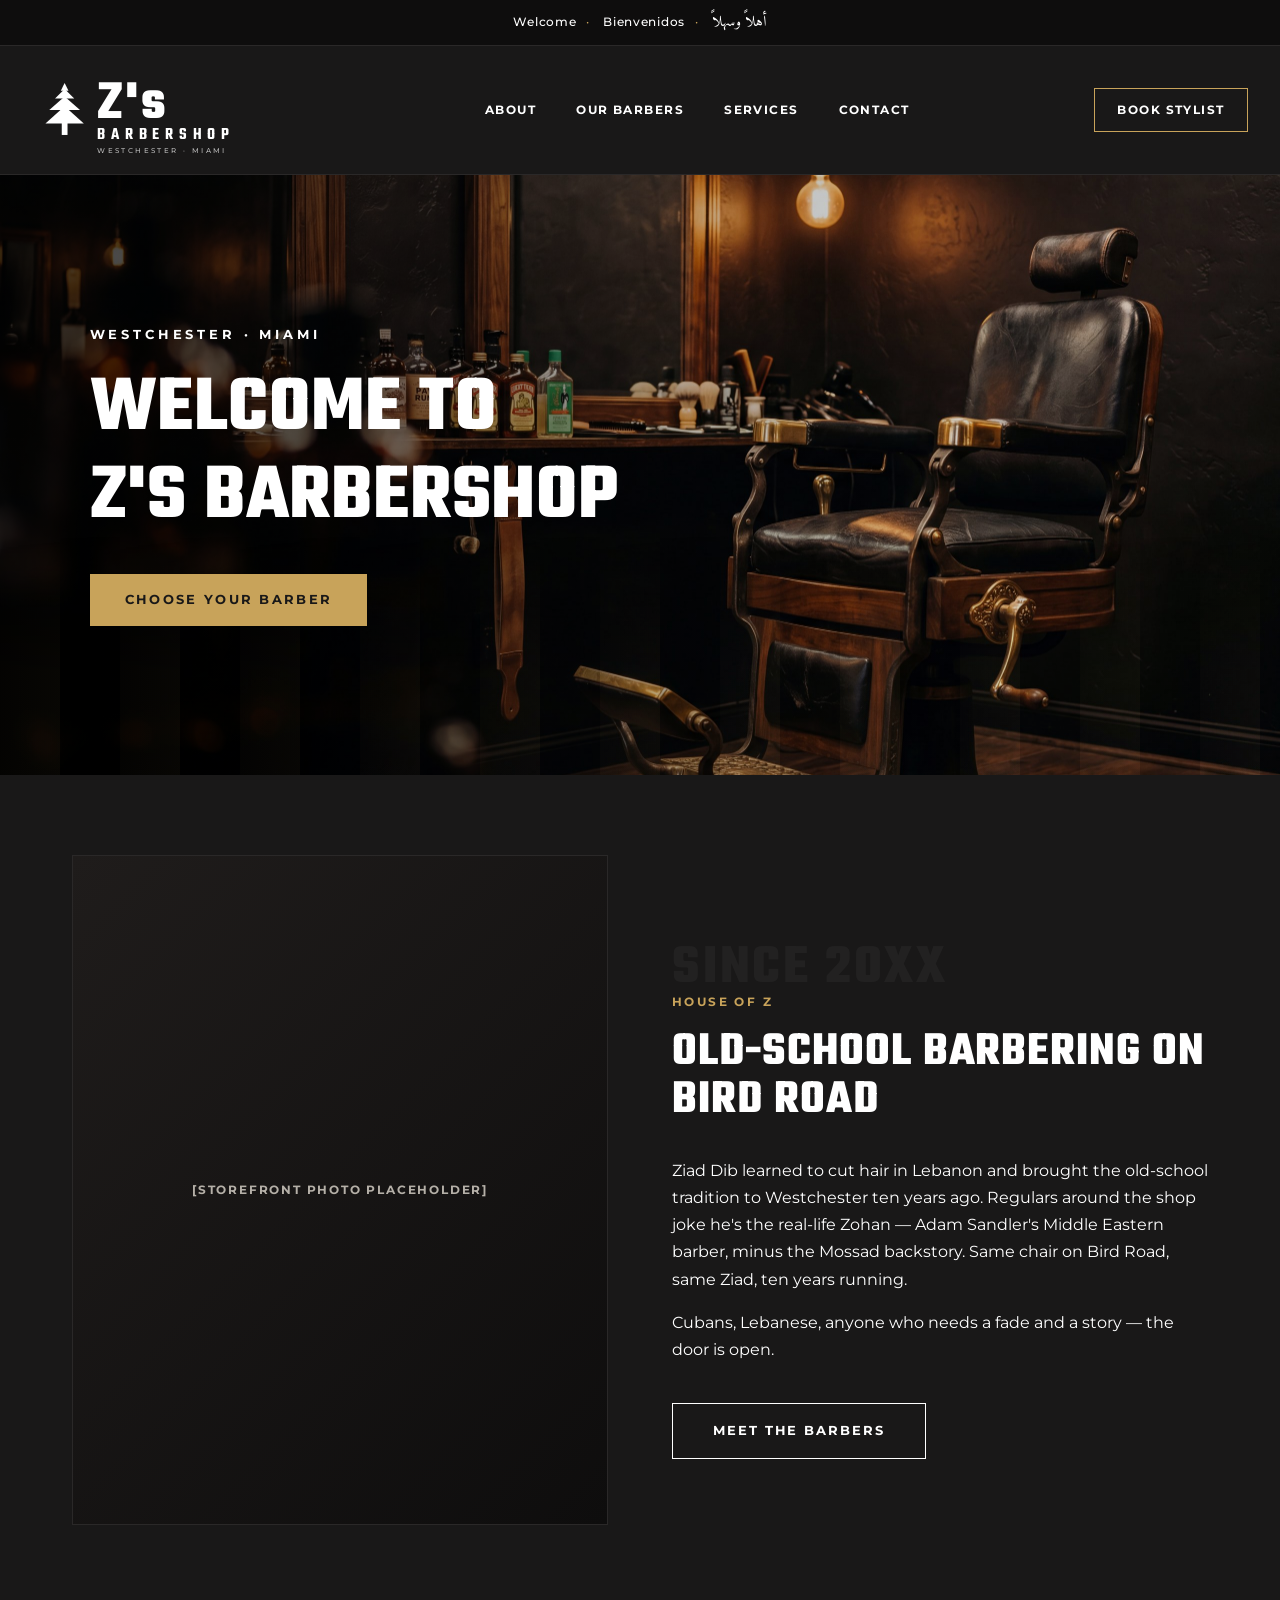
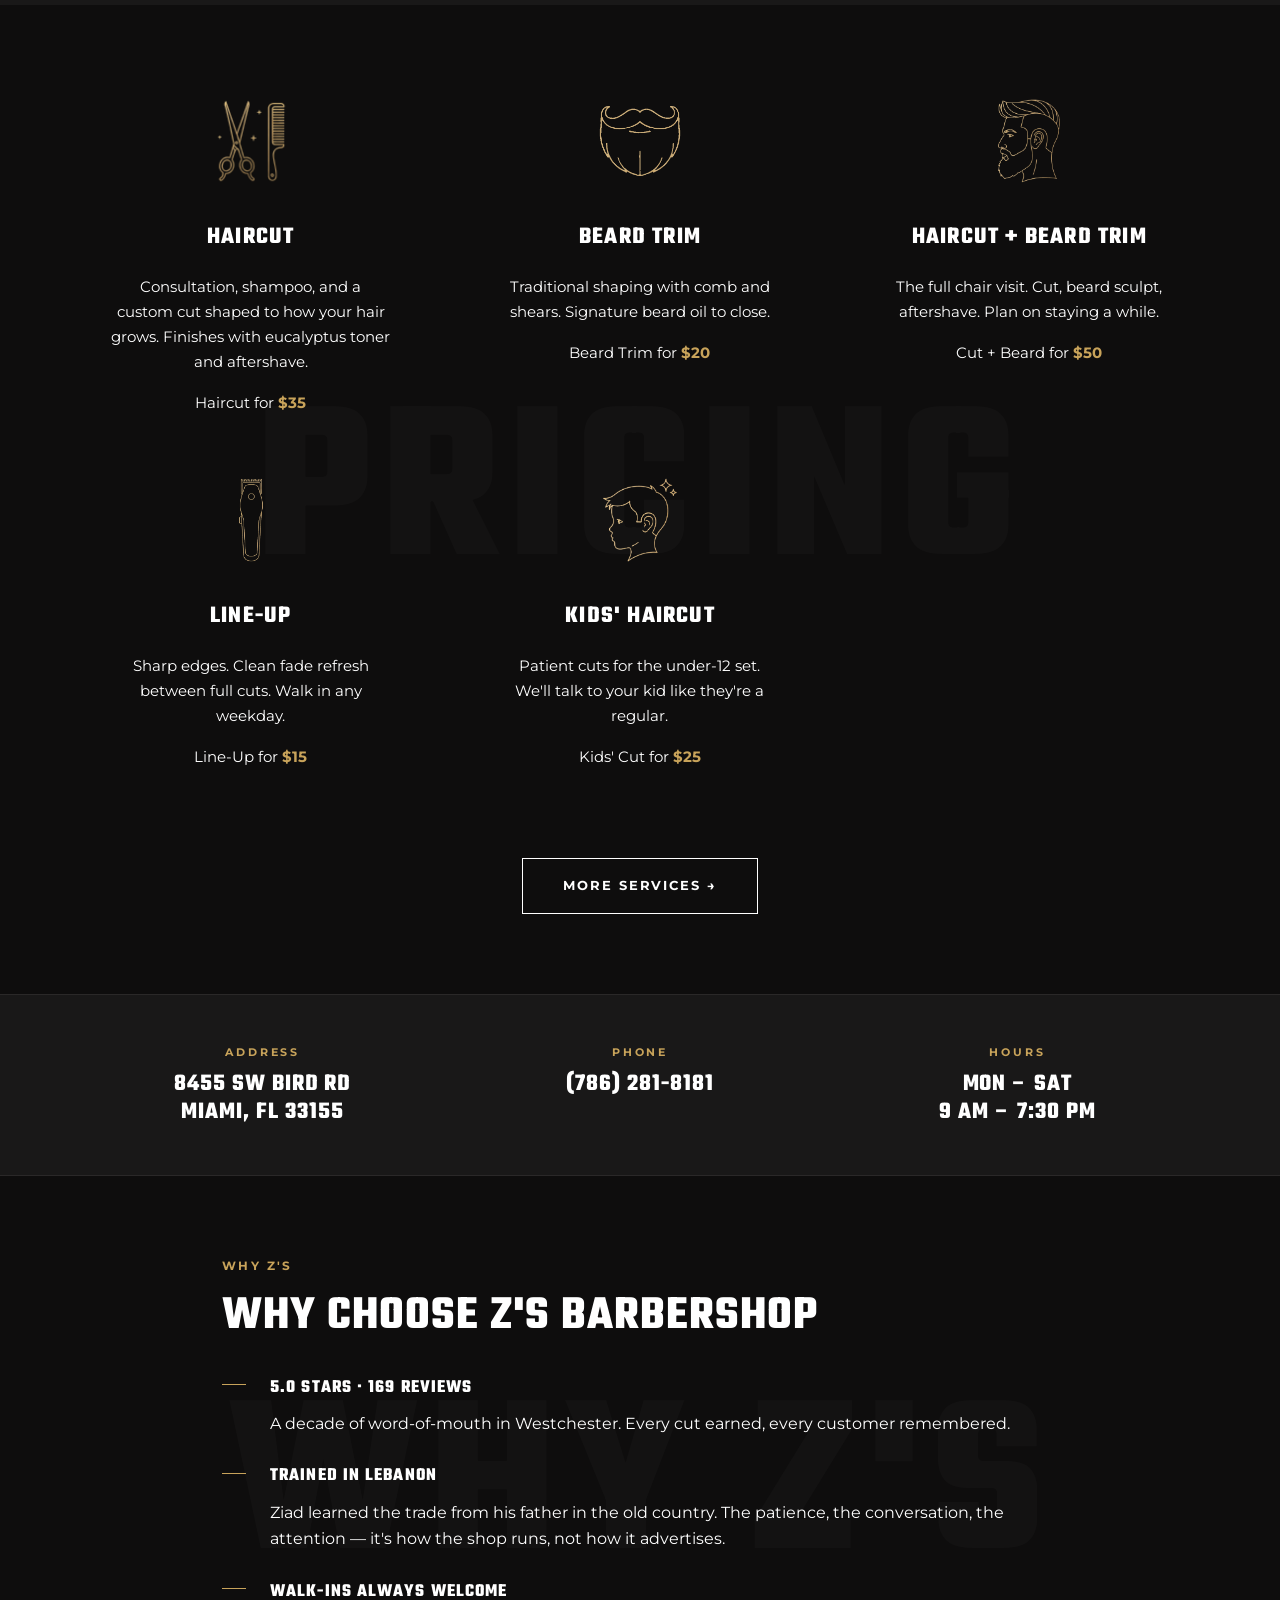
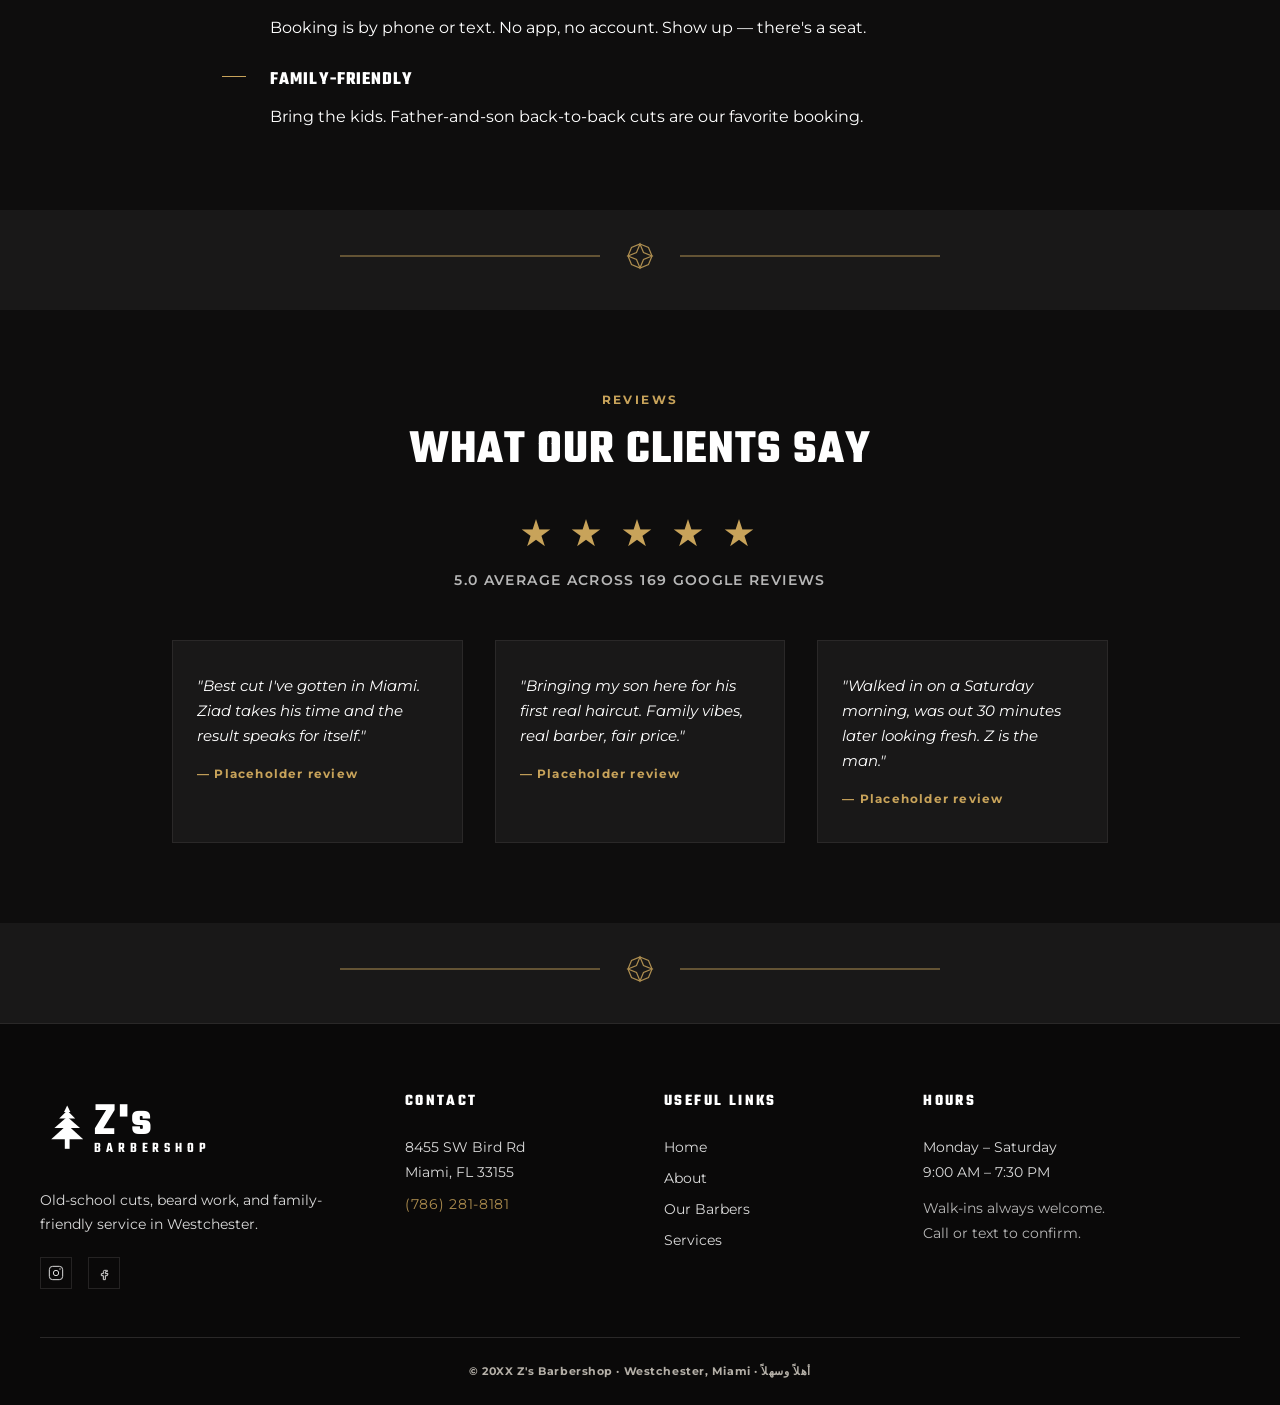
==== commit ad001898: "Checkpoint: integrate homepage + barbers heroes via Nano Banana 2 Homepage hero (`prototype/index.ht" ====
--- a/prototype/index.html
+++ b/prototype/index.html
@@ -52,7 +52,6 @@
 
   <!-- Hero -->
   <header class="hero">
-    <span class="hero-placeholder-note">[Hero photo: shop interior — placeholder]</span>
     <div class="hero-content">
       <p class="hero-eyebrow">WESTCHESTER · MIAMI</p>
       <h1 class="hero-headline">Welcome to<br>Z's Barbershop</h1>
--- a/prototype/styles.css
+++ b/prototype/styles.css
@@ -86,13 +86,23 @@
   min-height: 600px;
   display: flex;
   align-items: center;
-  justify-content: center;
-  text-align: center;
-  padding: 6rem 2rem;
+  justify-content: flex-start;
+  text-align: left;
+  padding: 6rem 2rem 6rem clamp(2rem, 7vw, 6rem);
   overflow: hidden;
   background:
-    radial-gradient(ellipse at 50% 60%, rgba(200,163,90,0.15) 0%, transparent 55%),
-    linear-gradient(180deg, #0d0c0c 0%, #1c1c1b 40%, #0e0d0d 100%);
+    linear-gradient(90deg, rgba(0,0,0,0.78) 0%, rgba(0,0,0,0.55) 28%, rgba(0,0,0,0.25) 55%, rgba(0,0,0,0.08) 100%),
+    url('../assets/generated/heroes/index-the-chair-final.jpg') center/cover no-repeat;
+}
+@media (max-width: 800px) {
+  .hero {
+    justify-content: center;
+    text-align: center;
+    padding: 5rem 1.5rem;
+    background:
+      linear-gradient(180deg, rgba(0,0,0,0.5) 0%, rgba(0,0,0,0.75) 100%),
+      url('../assets/generated/heroes/index-the-chair-final.jpg') 65% center/cover no-repeat;
+  }
 }
 .hero::before {
   content: '';
@@ -114,7 +124,7 @@
   text-transform: uppercase;
   opacity: 0.6;
 }
-.hero-content { position: relative; z-index: 1; max-width: 800px; }
+.hero-content { position: relative; z-index: 1; max-width: 560px; }
 .hero-eyebrow {
   font-family: var(--font-ui);
   font-size: 0.8rem;
@@ -160,6 +170,13 @@
     linear-gradient(180deg, #0d0c0c 0%, #1c1c1b 50%, #0e0d0d 100%);
   border-bottom: 1px solid var(--color-line);
 }
+.page-hero--barbers {
+  min-height: 480px;
+  background:
+    linear-gradient(180deg, rgba(0,0,0,0.55) 0%, rgba(0,0,0,0.3) 50%, rgba(0,0,0,0.6) 100%),
+    url('../assets/generated/heroes/barbers-workstation-final.jpg') center 72%/cover no-repeat;
+}
+.page-hero--barbers h1 { text-shadow: 0 2px 16px rgba(0,0,0,0.6); }
 .page-hero h1 {
   font-family: var(--font-display);
   font-weight: 700;
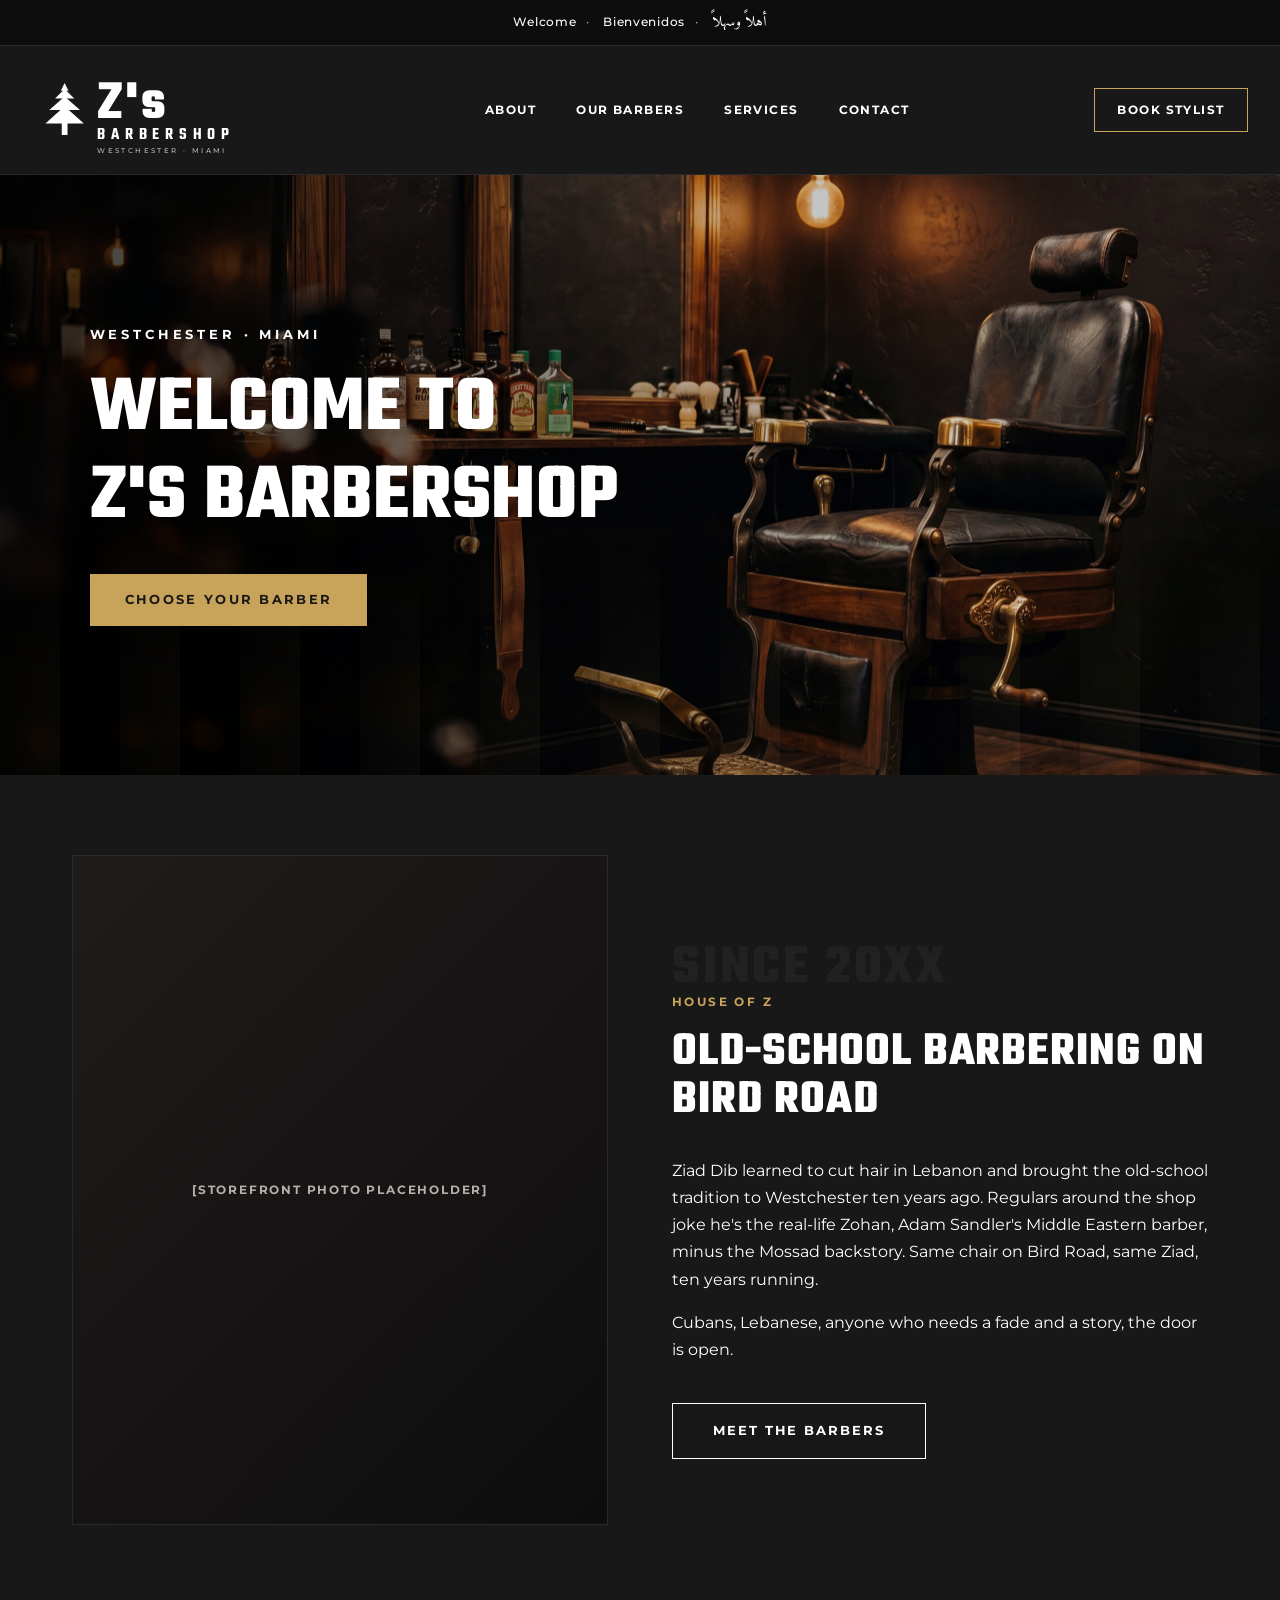
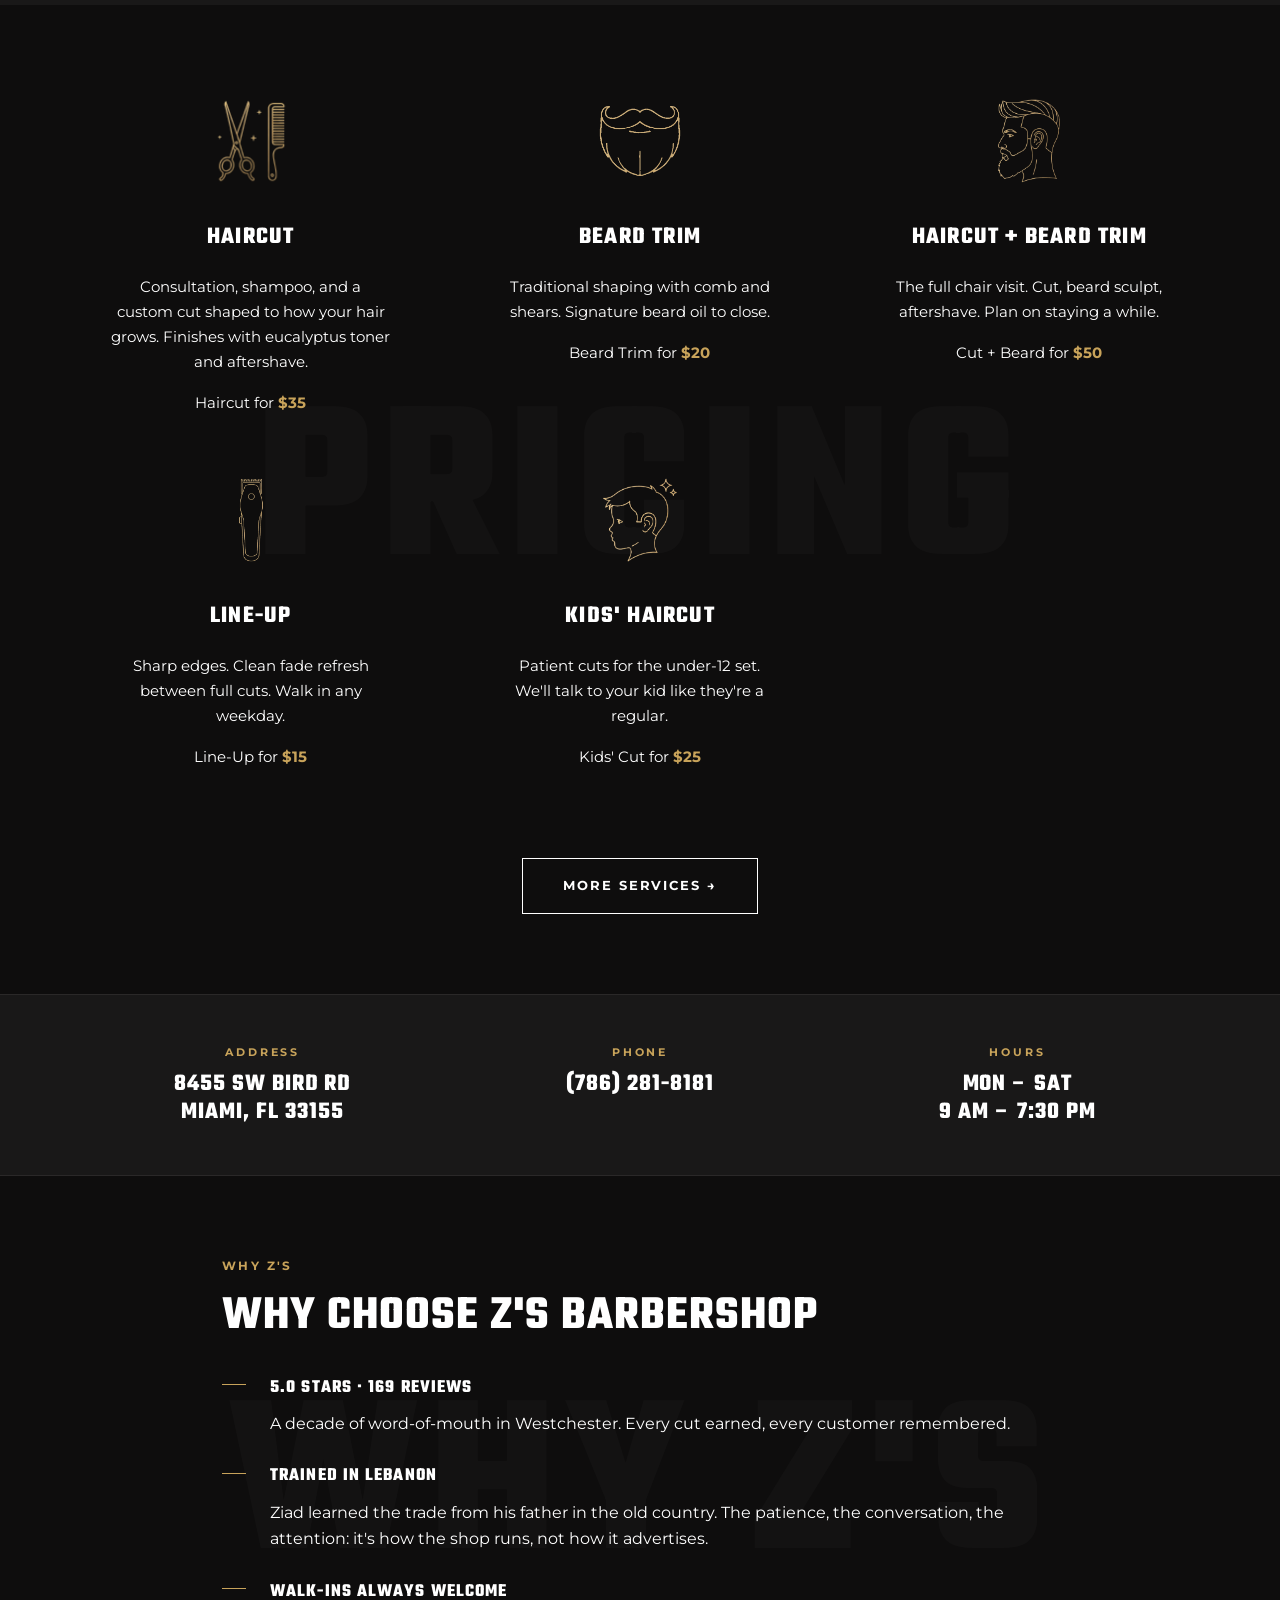
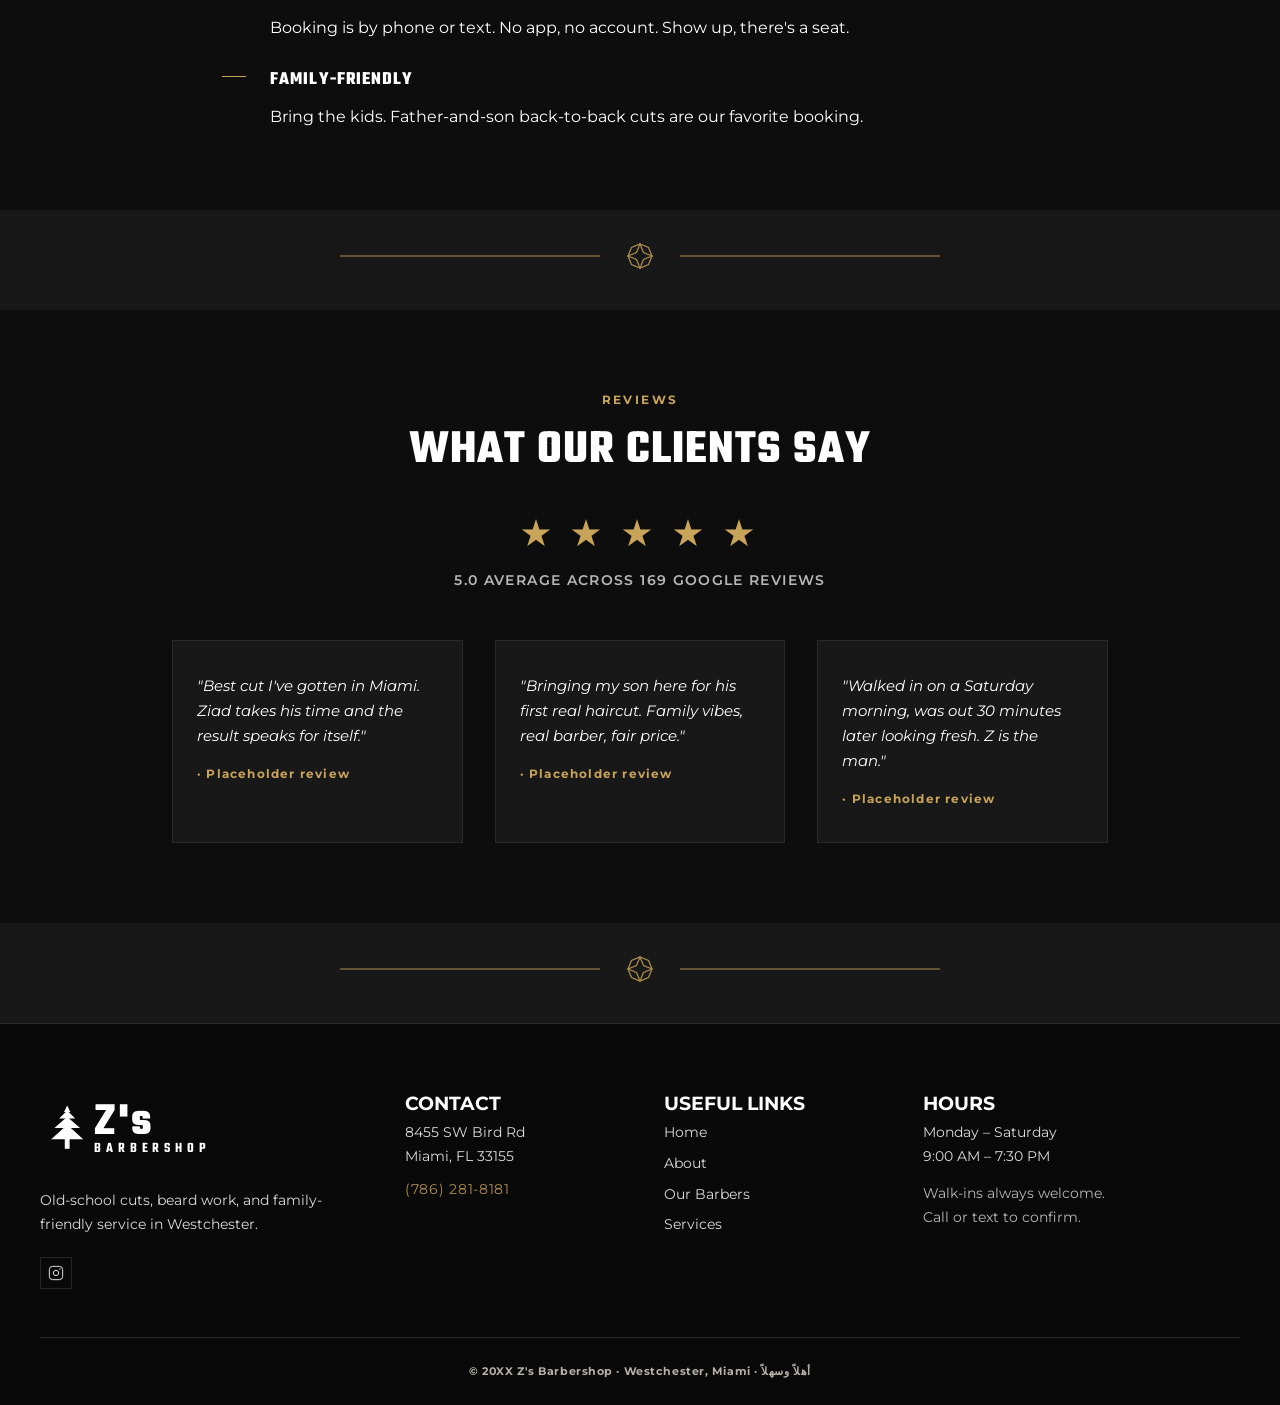
==== commit 5da5cda8: "Checkpoint: services hero (Variant B) + hero normalization + SEO/a11y 100 Phase 2 — Services hero sh" ====
--- a/prototype/index.html
+++ b/prototype/index.html
@@ -6,17 +6,41 @@
   <title>Z's Barbershop — Westchester · Miami</title>
   <meta name="description" content="Z's Barbershop in Westchester, Miami. Old-school haircuts, beard trims, fades, and family-friendly service. Walk in or call (786) 281-8181.">
 
+  <link rel="canonical" href="https://zsbarbershop.com/">
+  <meta name="theme-color" content="#191818">
+  <link rel="icon" href="/favicon.svg" type="image/svg+xml">
+  <link rel="preload" as="image" href="../assets/generated/heroes/index-the-chair-final.jpg">
+
+  <meta property="og:title" content="Z's Barbershop — Old-School Barbering in Westchester, Miami">
+  <meta property="og:description" content="Old-school barbershop on Bird Road. Four barbers, four chairs, walk-ins welcome. 5.0 stars across 169 Google reviews.">
+  <meta property="og:url" content="https://zsbarbershop.com/">
+  <meta property="og:type" content="website">
+  <meta property="og:site_name" content="Z's Barbershop">
+  <meta property="og:locale" content="en_US">
+  <meta property="og:image" content="https://zsbarbershop.com/assets/generated/og/og-index.jpg">
+  <meta property="og:image:width" content="1200">
+  <meta property="og:image:height" content="630">
+  <meta property="og:image:alt" content="A vintage barber chair with brass armrests in the dimly-lit interior of Z's Barbershop">
+
+  <meta name="twitter:card" content="summary_large_image">
+  <meta name="twitter:title" content="Z's Barbershop — Old-School Barbering in Westchester, Miami">
+  <meta name="twitter:description" content="Old-school barbershop on Bird Road. Four barbers, four chairs, walk-ins welcome.">
+  <meta name="twitter:image" content="https://zsbarbershop.com/assets/generated/og/og-index.jpg">
+  <meta name="twitter:image:alt" content="A vintage barber chair with brass armrests in the dimly-lit interior of Z's Barbershop">
+
   <link rel="preconnect" href="https://fonts.googleapis.com">
   <link rel="preconnect" href="https://fonts.gstatic.com" crossorigin>
   <link href="https://fonts.googleapis.com/css2?family=Teko:wght@500;600;700&family=Montserrat:wght@400;500;600;700;800&family=Amiri:wght@400;700&display=swap" rel="stylesheet">
 
   <script type="application/ld+json">
-  {"@context":"https://schema.org","@type":"BarberShop","name":"Z's Barbershop","url":"https://zsbarbershop.com","telephone":"+17862818181","priceRange":"$","address":{"@type":"PostalAddress","streetAddress":"8455 SW Bird Rd","addressLocality":"Miami","addressRegion":"FL","postalCode":"33155","addressCountry":"US"},"geo":{"@type":"GeoCoordinates","latitude":25.736,"longitude":-80.349},"openingHoursSpecification":[{"@type":"OpeningHoursSpecification","dayOfWeek":["Monday","Tuesday","Wednesday","Thursday","Friday","Saturday"],"opens":"09:00","closes":"19:30"}],"aggregateRating":{"@type":"AggregateRating","ratingValue":"5.0","reviewCount":"169"}}
+  {"@context":"https://schema.org","@graph":[{"@type":"BarberShop","@id":"https://zsbarbershop.com/#barbershop","name":"Z's Barbershop","url":"https://zsbarbershop.com/","image":"https://zsbarbershop.com/assets/generated/og/og-index.jpg","logo":"https://zsbarbershop.com/favicon.svg","description":"Old-school barbershop on Bird Road in Westchester, Miami. Four barbers, four chairs. Walk-ins welcome.","telephone":"+17862818181","priceRange":"$","currenciesAccepted":"USD","paymentAccepted":"Cash, Credit Card","areaServed":[{"@type":"Place","name":"Westchester, Miami"},{"@type":"City","name":"Miami"}],"address":{"@type":"PostalAddress","streetAddress":"8455 SW Bird Rd","addressLocality":"Miami","addressRegion":"FL","postalCode":"33155","addressCountry":"US"},"geo":{"@type":"GeoCoordinates","latitude":25.736,"longitude":-80.349},"openingHoursSpecification":[{"@type":"OpeningHoursSpecification","dayOfWeek":["Monday","Tuesday","Wednesday","Thursday","Friday","Saturday"],"opens":"09:00","closes":"19:30"}],"aggregateRating":{"@type":"AggregateRating","ratingValue":"5.0","reviewCount":"169"},"sameAs":["https://instagram.com/zbarbershop1"],"founder":{"@id":"https://zsbarbershop.com/barbers#ziad"},"hasOfferCatalog":{"@type":"OfferCatalog","name":"Services","itemListElement":[{"@type":"Offer","itemOffered":{"@type":"Service","name":"Haircut"},"price":"35","priceCurrency":"USD"},{"@type":"Offer","itemOffered":{"@type":"Service","name":"Kids Haircut"},"price":"25","priceCurrency":"USD"},{"@type":"Offer","itemOffered":{"@type":"Service","name":"Senior Haircut"},"price":"30","priceCurrency":"USD"},{"@type":"Offer","itemOffered":{"@type":"Service","name":"Beard Trim"},"price":"20","priceCurrency":"USD"},{"@type":"Offer","itemOffered":{"@type":"Service","name":"Haircut and Beard Trim"},"price":"50","priceCurrency":"USD"},{"@type":"Offer","itemOffered":{"@type":"Service","name":"Line-Up"},"price":"15","priceCurrency":"USD"},{"@type":"Offer","itemOffered":{"@type":"Service","name":"Father and Son Cuts"},"price":"55","priceCurrency":"USD"},{"@type":"Offer","itemOffered":{"@type":"Service","name":"Eyebrow Threading"},"price":"15","priceCurrency":"USD"}]}},{"@type":"WebSite","@id":"https://zsbarbershop.com/#website","url":"https://zsbarbershop.com/","name":"Z's Barbershop","publisher":{"@id":"https://zsbarbershop.com/#barbershop"},"inLanguage":"en-US"}]}
   </script>
 
   <link rel="stylesheet" href="styles.css">
 </head>
 <body>
+
+  <a class="skip-link" href="#main-content">Skip to main content</a>
 
   <!-- Trilingual welcome strip (heritage anchor #1) -->
   <div class="welcome-strip">
@@ -50,6 +74,8 @@
     <a href="barbers.html" class="nav-cta">BOOK STYLIST</a>
   </nav>
 
+  <main id="main-content">
+
   <!-- Hero -->
   <header class="hero">
     <div class="hero-content">
@@ -64,12 +90,12 @@
     <div class="about">
       <div class="about-image">[Storefront photo placeholder]</div>
       <div>
-        <span class="watermark-eyebrow" data-watermark="SINCE 20XX">SINCE 20XX</span>
+        <span class="watermark-eyebrow" data-watermark="SINCE 20XX" aria-hidden="true"></span>
         <span class="section-eyebrow">House of Z</span>
         <h2 class="section-headline">Old-School Barbering on Bird Road</h2>
         <div class="section-body">
-          <p>Ziad Dib learned to cut hair in Lebanon and brought the old-school tradition to Westchester ten years ago. Regulars around the shop joke he's the real-life Zohan — Adam Sandler's Middle Eastern barber, minus the Mossad backstory. Same chair on Bird Road, same Ziad, ten years running.</p>
-          <p>Cubans, Lebanese, anyone who needs a fade and a story — the door is open.</p>
+          <p>Ziad Dib learned to cut hair in Lebanon and brought the old-school tradition to Westchester ten years ago. Regulars around the shop joke he's the real-life Zohan, Adam Sandler's Middle Eastern barber, minus the Mossad backstory. Same chair on Bird Road, same Ziad, ten years running.</p>
+          <p>Cubans, Lebanese, anyone who needs a fade and a story, the door is open.</p>
           <a href="barbers.html" class="ghost-btn">MEET THE BARBERS</a>
         </div>
       </div>
@@ -79,7 +105,7 @@
   <!-- Pricing -->
   <section class="pricing" id="services">
     <div class="watermark-wrap">
-      <div class="watermark">PRICING</div>
+      <div class="watermark" aria-hidden="true" data-text="PRICING"></div>
       <div class="pricing-inner">
         <div class="services-grid">
 
@@ -148,14 +174,14 @@
   <!-- Why -->
   <section class="why-choose">
     <div class="watermark-wrap">
-      <div class="watermark">WHY Z'S</div>
+      <div class="watermark" aria-hidden="true" data-text="WHY Z'S"></div>
       <div class="why-choose-inner">
         <span class="section-eyebrow">Why Z's</span>
         <h2 class="section-headline">Why Choose Z's Barbershop</h2>
         <ul class="why-list">
           <li><span></span><div><strong>5.0 STARS · 169 REVIEWS</strong>A decade of word-of-mouth in Westchester. Every cut earned, every customer remembered.</div></li>
-          <li><span></span><div><strong>TRAINED IN LEBANON</strong>Ziad learned the trade from his father in the old country. The patience, the conversation, the attention — it's how the shop runs, not how it advertises.</div></li>
-          <li><span></span><div><strong>WALK-INS ALWAYS WELCOME</strong>Booking is by phone or text. No app, no account. Show up — there's a seat.</div></li>
+          <li><span></span><div><strong>TRAINED IN LEBANON</strong>Ziad learned the trade from his father in the old country. The patience, the conversation, the attention: it's how the shop runs, not how it advertises.</div></li>
+          <li><span></span><div><strong>WALK-INS ALWAYS WELCOME</strong>Booking is by phone or text. No app, no account. Show up, there's a seat.</div></li>
           <li><span></span><div><strong>FAMILY-FRIENDLY</strong>Bring the kids. Father-and-son back-to-back cuts are our favorite booking.</div></li>
         </ul>
       </div>
@@ -182,9 +208,9 @@
       <div class="stars">★ ★ ★ ★ ★</div>
       <p class="review-count">5.0 average across 169 Google reviews</p>
       <div class="review-grid">
-        <div class="review"><p class="review-text">"Best cut I've gotten in Miami. Ziad takes his time and the result speaks for itself."</p><p class="review-author">— Placeholder review</p></div>
-        <div class="review"><p class="review-text">"Bringing my son here for his first real haircut. Family vibes, real barber, fair price."</p><p class="review-author">— Placeholder review</p></div>
-        <div class="review"><p class="review-text">"Walked in on a Saturday morning, was out 30 minutes later looking fresh. Z is the man."</p><p class="review-author">— Placeholder review</p></div>
+        <div class="review"><p class="review-text">"Best cut I've gotten in Miami. Ziad takes his time and the result speaks for itself."</p><p class="review-author">· Placeholder review</p></div>
+        <div class="review"><p class="review-text">"Bringing my son here for his first real haircut. Family vibes, real barber, fair price."</p><p class="review-author">· Placeholder review</p></div>
+        <div class="review"><p class="review-text">"Walked in on a Saturday morning, was out 30 minutes later looking fresh. Z is the man."</p><p class="review-author">· Placeholder review</p></div>
       </div>
     </div>
   </section>
@@ -200,6 +226,8 @@
       <line x1="340" y1="14" x2="600" y2="14"/>
     </svg>
   </div>
+
+  </main>
 
   <!-- Footer -->
   <footer class="footer" id="visit">
@@ -219,23 +247,22 @@
         <p>Old-school cuts, beard work, and family-friendly service in Westchester.</p>
         <div class="footer-social">
           <a href="https://instagram.com/zbarbershop1" aria-label="Instagram"><svg viewBox="0 0 24 24"><rect x="2" y="2" width="20" height="20" rx="5"/><circle cx="12" cy="12" r="4"/><circle cx="18" cy="6" r="1" fill="currentColor" stroke="none"/></svg></a>
-          <a href="#" aria-label="Facebook"><svg viewBox="0 0 24 24"><path d="M16 8h-3a2 2 0 0 0-2 2v3H8v3h3v6h3v-6h3l1-3h-4v-2.5a.5.5 0 0 1 .5-.5H17V8z"/></svg></a>
-        </div>
-      </div>
-      <div class="footer-col">
-        <h4>CONTACT</h4>
+        </div>
+      </div>
+      <div class="footer-col">
+        <h3>CONTACT</h3>
         <p>8455 SW Bird Rd<br>Miami, FL 33155</p>
         <a href="tel:+17862818181" class="footer-phone">(786) 281-8181</a>
       </div>
       <div class="footer-col">
-        <h4>USEFUL LINKS</h4>
+        <h3>USEFUL LINKS</h3>
         <a href="index.html">Home</a>
         <a href="#about">About</a>
         <a href="barbers.html">Our Barbers</a>
         <a href="services.html">Services</a>
       </div>
       <div class="footer-col">
-        <h4>HOURS</h4>
+        <h3>HOURS</h3>
         <p>Monday – Saturday<br>9:00 AM – 7:30 PM</p>
         <p style="margin-top:.75rem;opacity:.7;">Walk-ins always welcome.<br>Call or text to confirm.</p>
       </div>
--- a/prototype/styles.css
+++ b/prototype/styles.css
@@ -156,6 +156,28 @@
 }
 .hero-cta:hover { background: var(--color-accent-hover); }
 
+/* ─── Skip link (a11y) ─── */
+.skip-link {
+  position: absolute;
+  left: -9999px;
+  top: 0;
+  background: var(--color-accent);
+  color: var(--color-primary);
+  padding: 0.75rem 1.25rem;
+  font-family: var(--font-body);
+  font-weight: 700;
+  font-size: 0.85rem;
+  letter-spacing: 0.1em;
+  text-transform: uppercase;
+  text-decoration: none;
+  z-index: 9999;
+}
+.skip-link:focus {
+  left: 0;
+  outline: 2px solid var(--color-primary);
+  outline-offset: -2px;
+}
+
 /* ─── Hero strip (for sub-pages — shorter version of hero with photo bg + title) ─── */
 .page-hero {
   position: relative;
@@ -172,11 +194,47 @@
 }
 .page-hero--barbers {
   min-height: 480px;
+  justify-content: flex-start;
+  text-align: left;
+  align-items: flex-start;
+  flex-direction: column;
+  padding: 4rem clamp(2rem, 6vw, 6rem);
   background:
     linear-gradient(180deg, rgba(0,0,0,0.55) 0%, rgba(0,0,0,0.3) 50%, rgba(0,0,0,0.6) 100%),
     url('../assets/generated/heroes/barbers-workstation-final.jpg') center 72%/cover no-repeat;
 }
 .page-hero--barbers h1 { text-shadow: 0 2px 16px rgba(0,0,0,0.6); }
+@media (min-width: 640px) {
+  .page-hero--barbers { justify-content: center; }
+}
+.page-hero--services {
+  min-height: 480px;
+  justify-content: flex-start;
+  text-align: left;
+  align-items: flex-start;
+  flex-direction: column;
+  padding: 4rem clamp(2rem, 6vw, 6rem);
+  background:
+    linear-gradient(180deg, rgba(0,0,0,0.45) 0%, rgba(0,0,0,0.2) 50%, rgba(0,0,0,0.55) 100%),
+    url('../assets/generated/heroes/services-between-cuts-final.jpg') center center/cover no-repeat;
+}
+.page-hero--services h1 { text-shadow: 0 2px 16px rgba(0,0,0,0.6); }
+.page-hero-eyebrow {
+  font-family: var(--font-body);
+  font-weight: 600;
+  font-size: clamp(0.7rem, 0.95vw, 0.9rem);
+  letter-spacing: 0.25em;
+  text-transform: uppercase;
+  color: var(--color-cream);
+  opacity: 0.9;
+  margin-bottom: 0.75rem;
+  text-shadow: 0 1px 8px rgba(0,0,0,0.7);
+}
+.page-hero--services { margin-top: 0; }
+.page-hero--services > * { z-index: 1; }
+@media (min-width: 640px) {
+  .page-hero--services { justify-content: center; }
+}
 .page-hero h1 {
   font-family: var(--font-display);
   font-weight: 700;
@@ -243,6 +301,13 @@
   top: 50%;
   left: 50%;
   transform: translate(-50%, -50%);
+  pointer-events: none;
+  z-index: 0;
+  -webkit-user-select: none;
+  user-select: none;
+}
+.watermark::before {
+  content: attr(data-text);
   font-family: var(--font-display);
   font-weight: 700;
   font-size: clamp(8rem, 18vw, 16rem);
@@ -250,23 +315,23 @@
   color: rgba(255, 255, 255, 0.025);
   text-transform: uppercase;
   white-space: nowrap;
-  pointer-events: none;
-  z-index: 0;
-  user-select: none;
 }
 
 /* Eyebrow with watermark text behind it (HoH about-section style) */
 .watermark-eyebrow {
   display: block;
   position: relative;
+  margin-bottom: -1.5rem;
+  pointer-events: none;
+}
+.watermark-eyebrow::before {
+  content: attr(data-watermark);
   font-family: var(--font-display);
   font-weight: 700;
   font-size: 3.5rem;
   color: rgba(255, 255, 255, 0.04);
   letter-spacing: 0.05em;
   text-transform: uppercase;
-  margin-bottom: -1.5rem;
-  pointer-events: none;
 }
 
 /* ─── Pricing section ─── */
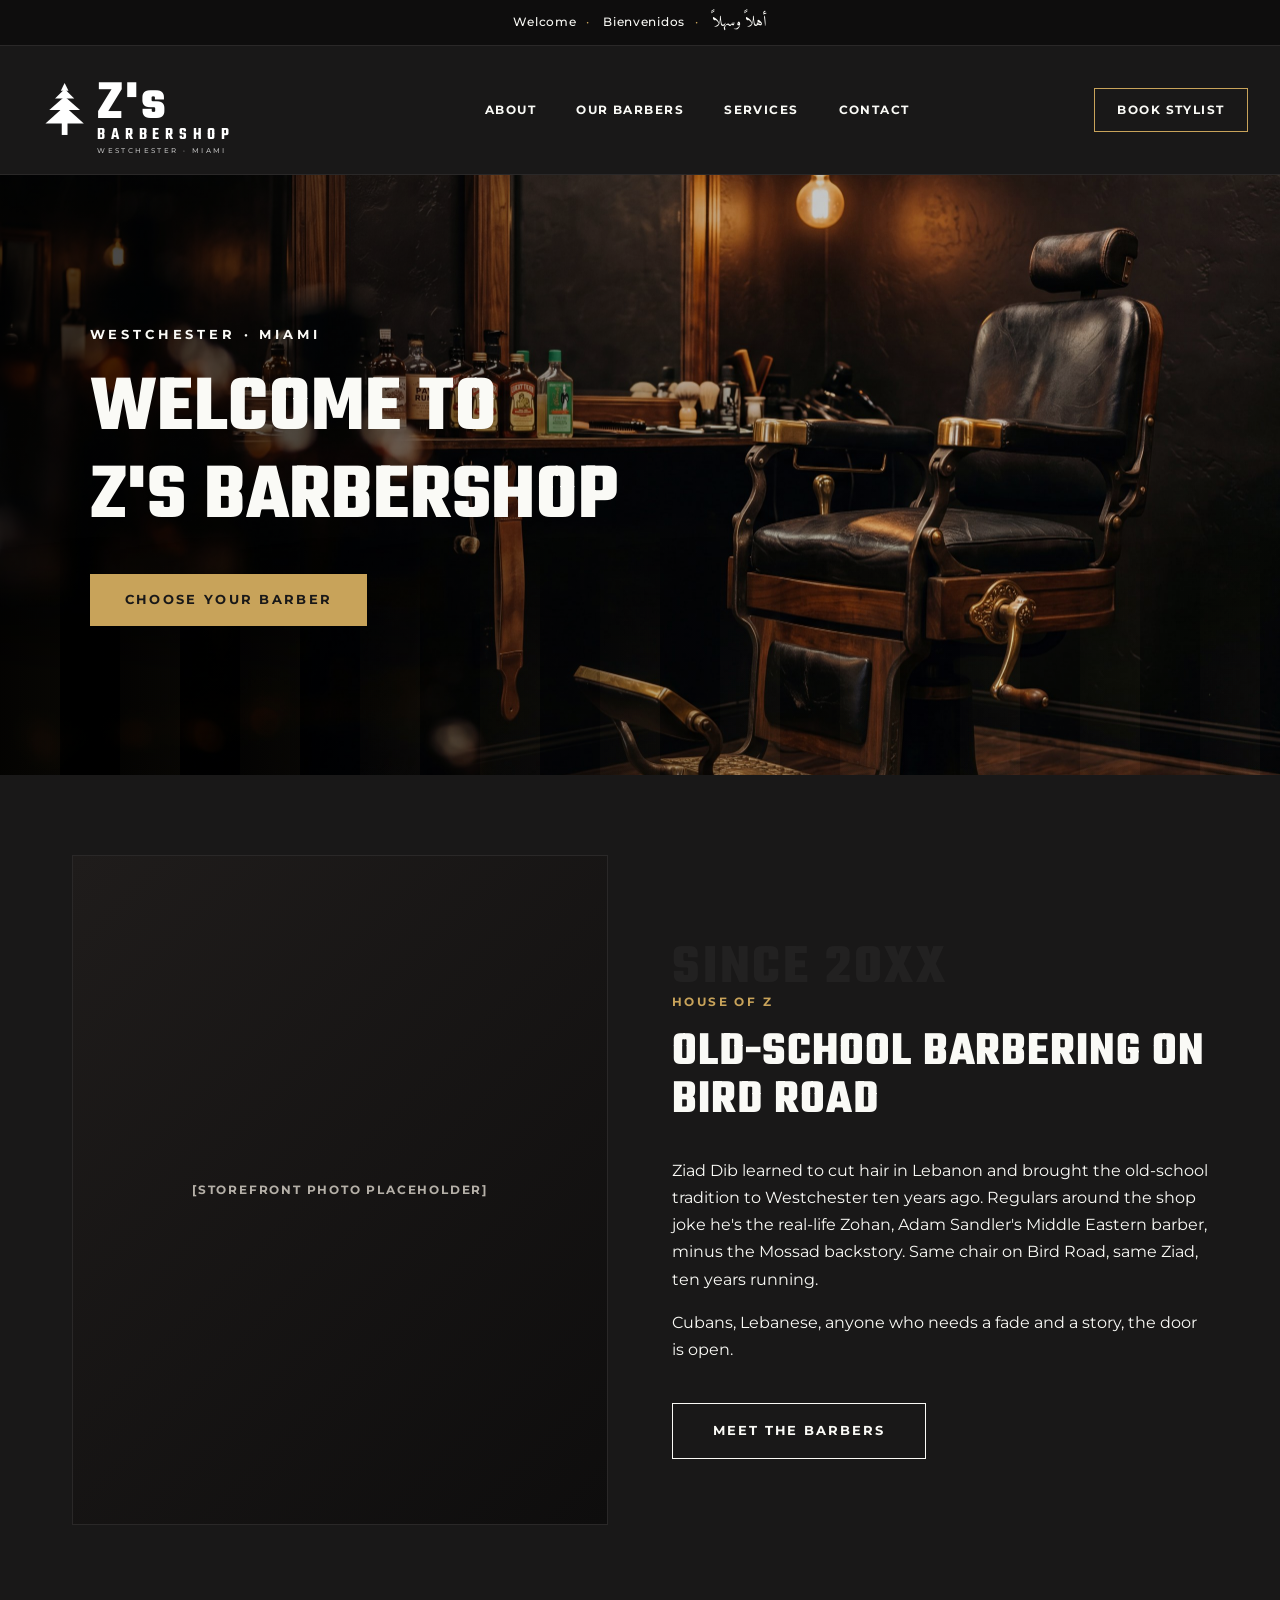
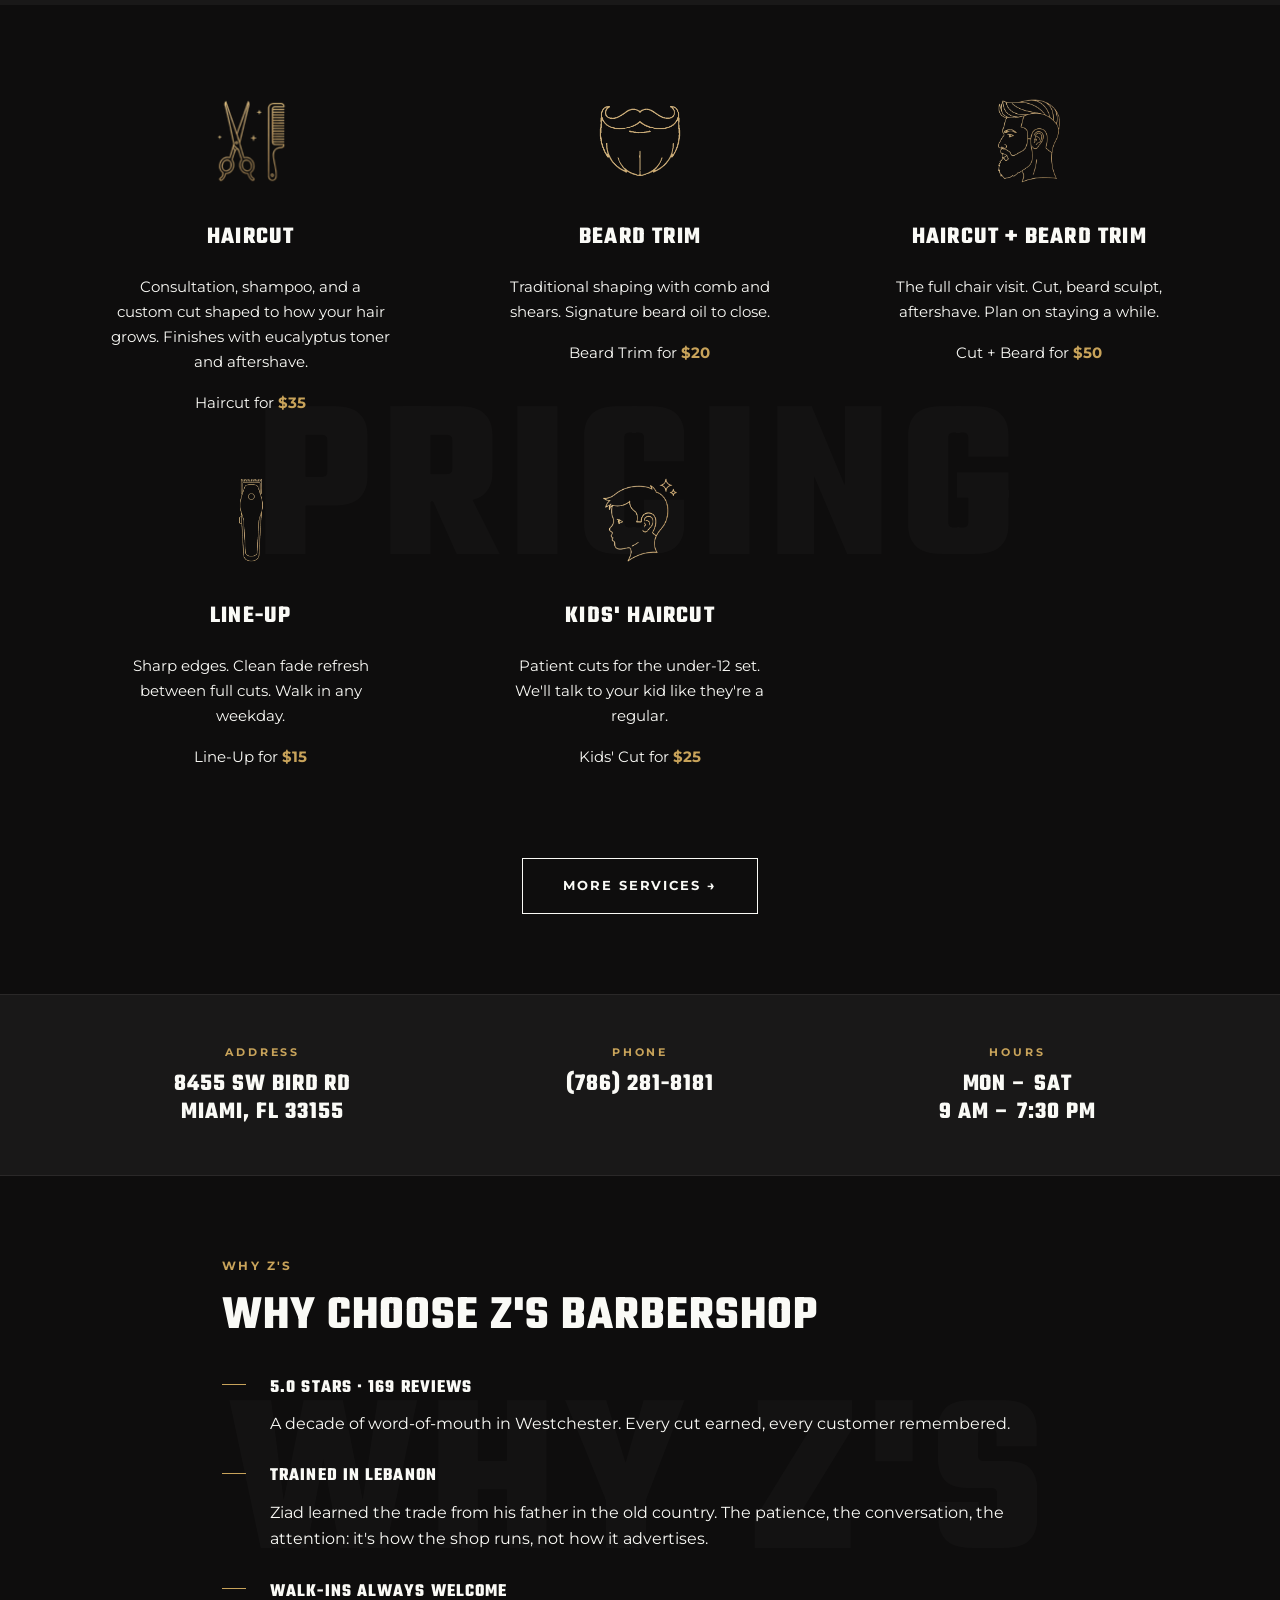
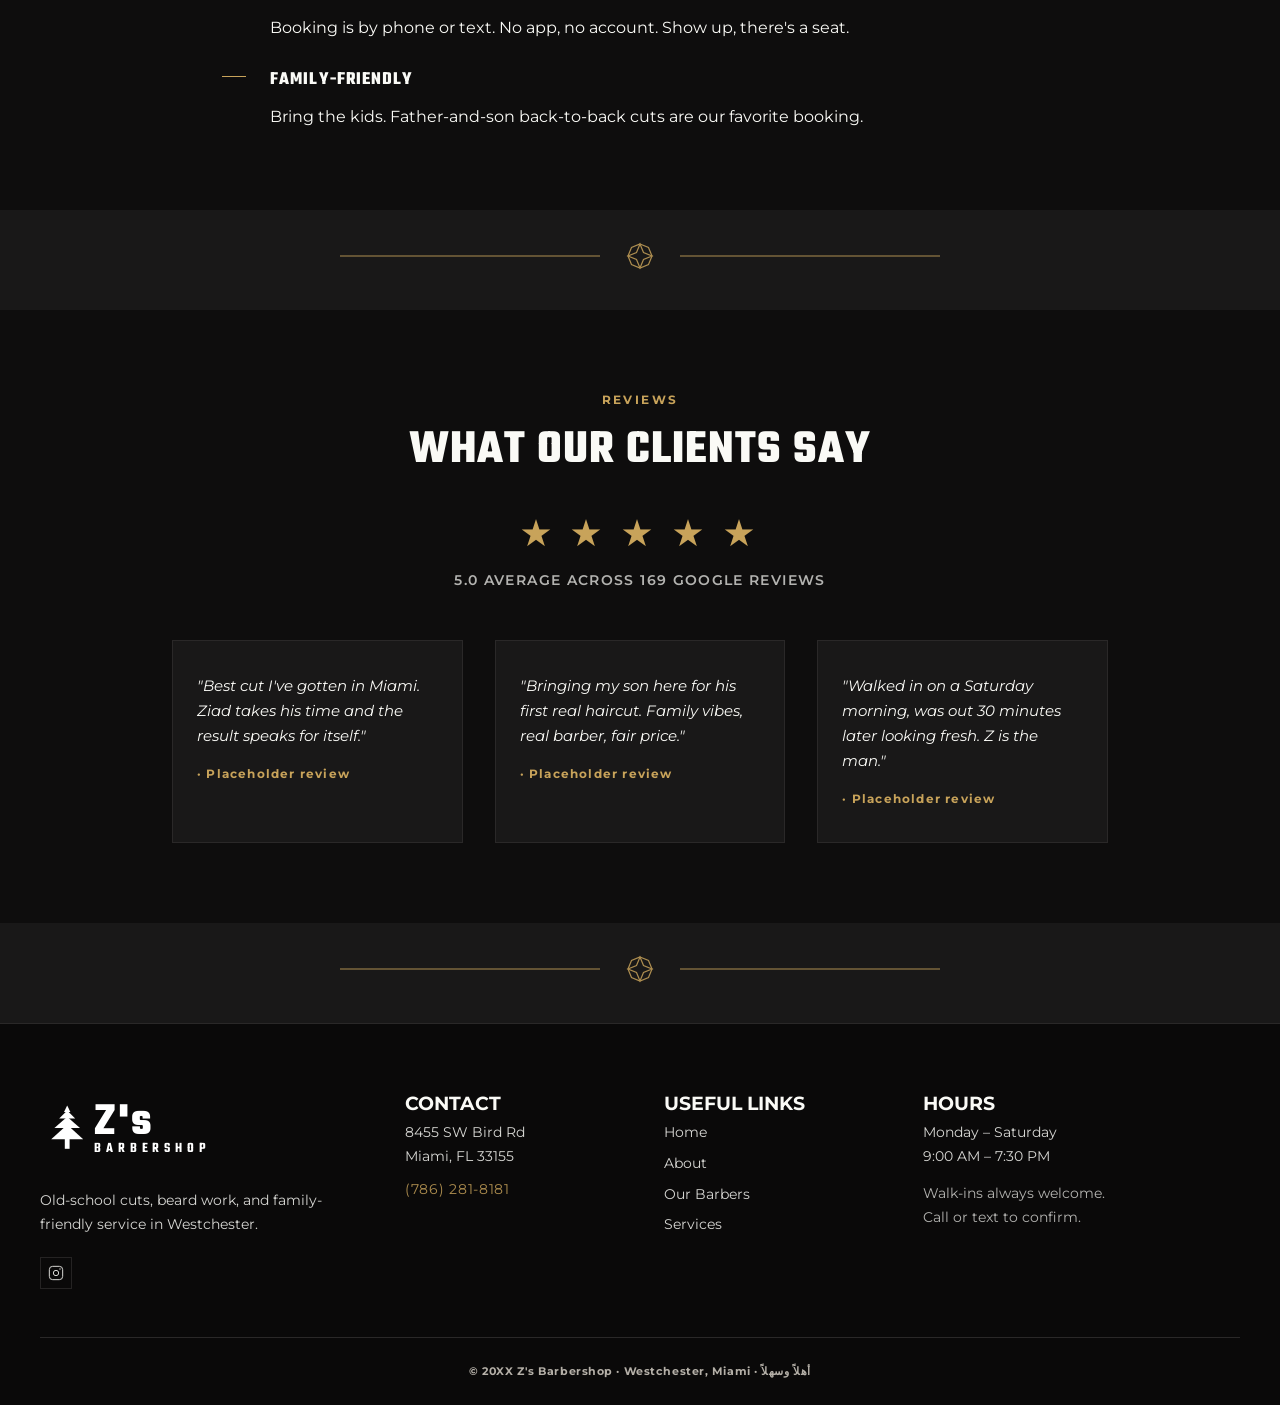
==== commit 1472ef16: "P1 fixes: cream token, thumb-row buttons, hamburger mobile nav Three Impeccable-audit P1 findings ad" ====
--- a/prototype/index.html
+++ b/prototype/index.html
@@ -72,7 +72,20 @@
       <a href="#visit">CONTACT</a>
     </div>
     <a href="barbers.html" class="nav-cta">BOOK STYLIST</a>
+    <button class="nav-toggle" type="button" aria-controls="mobile-nav" aria-expanded="false" aria-label="Open menu">
+      <span class="hamburger-bar" aria-hidden="true"></span>
+      <span class="hamburger-bar" aria-hidden="true"></span>
+      <span class="hamburger-bar" aria-hidden="true"></span>
+    </button>
   </nav>
+
+  <div id="mobile-nav" class="mobile-nav" inert aria-label="Mobile navigation">
+    <a href="index.html">HOME</a>
+    <a href="barbers.html">OUR BARBERS</a>
+    <a href="services.html">SERVICES</a>
+    <a href="#visit">CONTACT</a>
+    <a href="barbers.html" class="mobile-nav-cta">BOOK STYLIST</a>
+  </div>
 
   <main id="main-content">
 
@@ -270,5 +283,7 @@
     <div class="footer-bottom">© 20XX Z's Barbershop · Westchester, Miami · أهلاً وسهلاً</div>
   </footer>
 
+  <script src="nav.js" defer></script>
+
 </body>
 </html>
--- a/prototype/styles.css
+++ b/prototype/styles.css
@@ -1,6 +1,6 @@
 :root {
   --color-primary: #191818;
-  --color-cream: #ffffff;
+  --color-cream: #fafaf6;
   --color-accent: #c8a35a;
   --color-accent-hover: #d4b370;
   --color-ink-dark: #191818;
@@ -79,6 +79,101 @@
 }
 .nav-cta:hover { background: var(--color-accent); color: var(--color-ink-dark); }
 @media (min-width: 900px) { .nav-links { display: flex; } }
+
+/* ─── Mobile nav (hamburger + drawer) ─── */
+.nav-toggle {
+  display: flex;
+  flex-direction: column;
+  align-items: center;
+  justify-content: center;
+  gap: 5px;
+  background: transparent;
+  border: none;
+  padding: 0;
+  cursor: pointer;
+  width: 44px;
+  height: 44px;
+}
+.nav-toggle .hamburger-bar {
+  display: block;
+  width: 24px;
+  height: 2px;
+  background: var(--color-cream);
+  transform-origin: center;
+  transition: transform 0.25s cubic-bezier(0.16, 1, 0.3, 1), opacity 0.2s ease-out;
+}
+.nav-toggle[aria-expanded="true"] .hamburger-bar:nth-child(1) {
+  transform: translateY(7px) rotate(45deg);
+}
+.nav-toggle[aria-expanded="true"] .hamburger-bar:nth-child(2) {
+  opacity: 0;
+}
+.nav-toggle[aria-expanded="true"] .hamburger-bar:nth-child(3) {
+  transform: translateY(-7px) rotate(-45deg);
+}
+.nav-toggle:focus-visible {
+  outline: 2px solid var(--color-accent);
+  outline-offset: 2px;
+}
+
+.mobile-nav {
+  position: fixed;
+  top: 0; left: 0; right: 0; bottom: 0;
+  background: var(--color-primary);
+  z-index: 49;
+  display: flex;
+  flex-direction: column;
+  align-items: center;
+  justify-content: center;
+  gap: 1.25rem;
+  padding: 6rem 2rem 3rem;
+  opacity: 0;
+  transform: translateY(-12px);
+  pointer-events: none;
+  transition: opacity 0.32s cubic-bezier(0.16, 1, 0.3, 1),
+              transform 0.32s cubic-bezier(0.16, 1, 0.3, 1);
+}
+body.nav-open .mobile-nav {
+  opacity: 1;
+  transform: translateY(0);
+  pointer-events: auto;
+}
+.mobile-nav a {
+  font-family: var(--font-display);
+  font-weight: 700;
+  font-size: 2rem;
+  letter-spacing: 0.04em;
+  text-transform: uppercase;
+  color: var(--color-cream);
+  text-decoration: none;
+  transition: color 0.2s;
+  padding: 0.5rem 0;
+}
+.mobile-nav a:hover { color: var(--color-accent); }
+.mobile-nav a:focus-visible {
+  outline: 2px solid var(--color-accent);
+  outline-offset: 4px;
+}
+.mobile-nav .mobile-nav-cta {
+  margin-top: 1.5rem;
+  border: 1.5px solid var(--color-accent);
+  padding: 0.9rem 2rem;
+  font-size: 1rem;
+  letter-spacing: 0.15em;
+}
+.mobile-nav .mobile-nav-cta:hover {
+  background: var(--color-accent);
+  color: var(--color-ink-dark);
+}
+body.nav-open { overflow: hidden; }
+
+@media (max-width: 899px) {
+  .logo-wordmark { height: 60px; }
+  .nav-cta { display: none; }
+}
+@media (min-width: 900px) {
+  .nav-toggle, .mobile-nav { display: none; }
+}
 
 /* ─── Hero ─── */
 .hero {
@@ -607,8 +702,10 @@
   letter-spacing: 0.06em;
   transition: all .2s;
   position: relative;
-}
-.thumb.active { border-color: var(--color-accent); }
+  padding: 0;
+  width: 100%;
+}
+.thumb.active { border-color: var(--color-accent); color: var(--color-cream); }
 .thumb.active::after {
   content: '';
   position: absolute;
@@ -620,6 +717,10 @@
   background: var(--color-accent);
 }
 .thumb:hover { border-color: var(--color-accent); }
+.thumb:focus-visible {
+  outline: 2px solid var(--color-accent);
+  outline-offset: 2px;
+}
 
 .featured-barber {
   max-width: 900px;
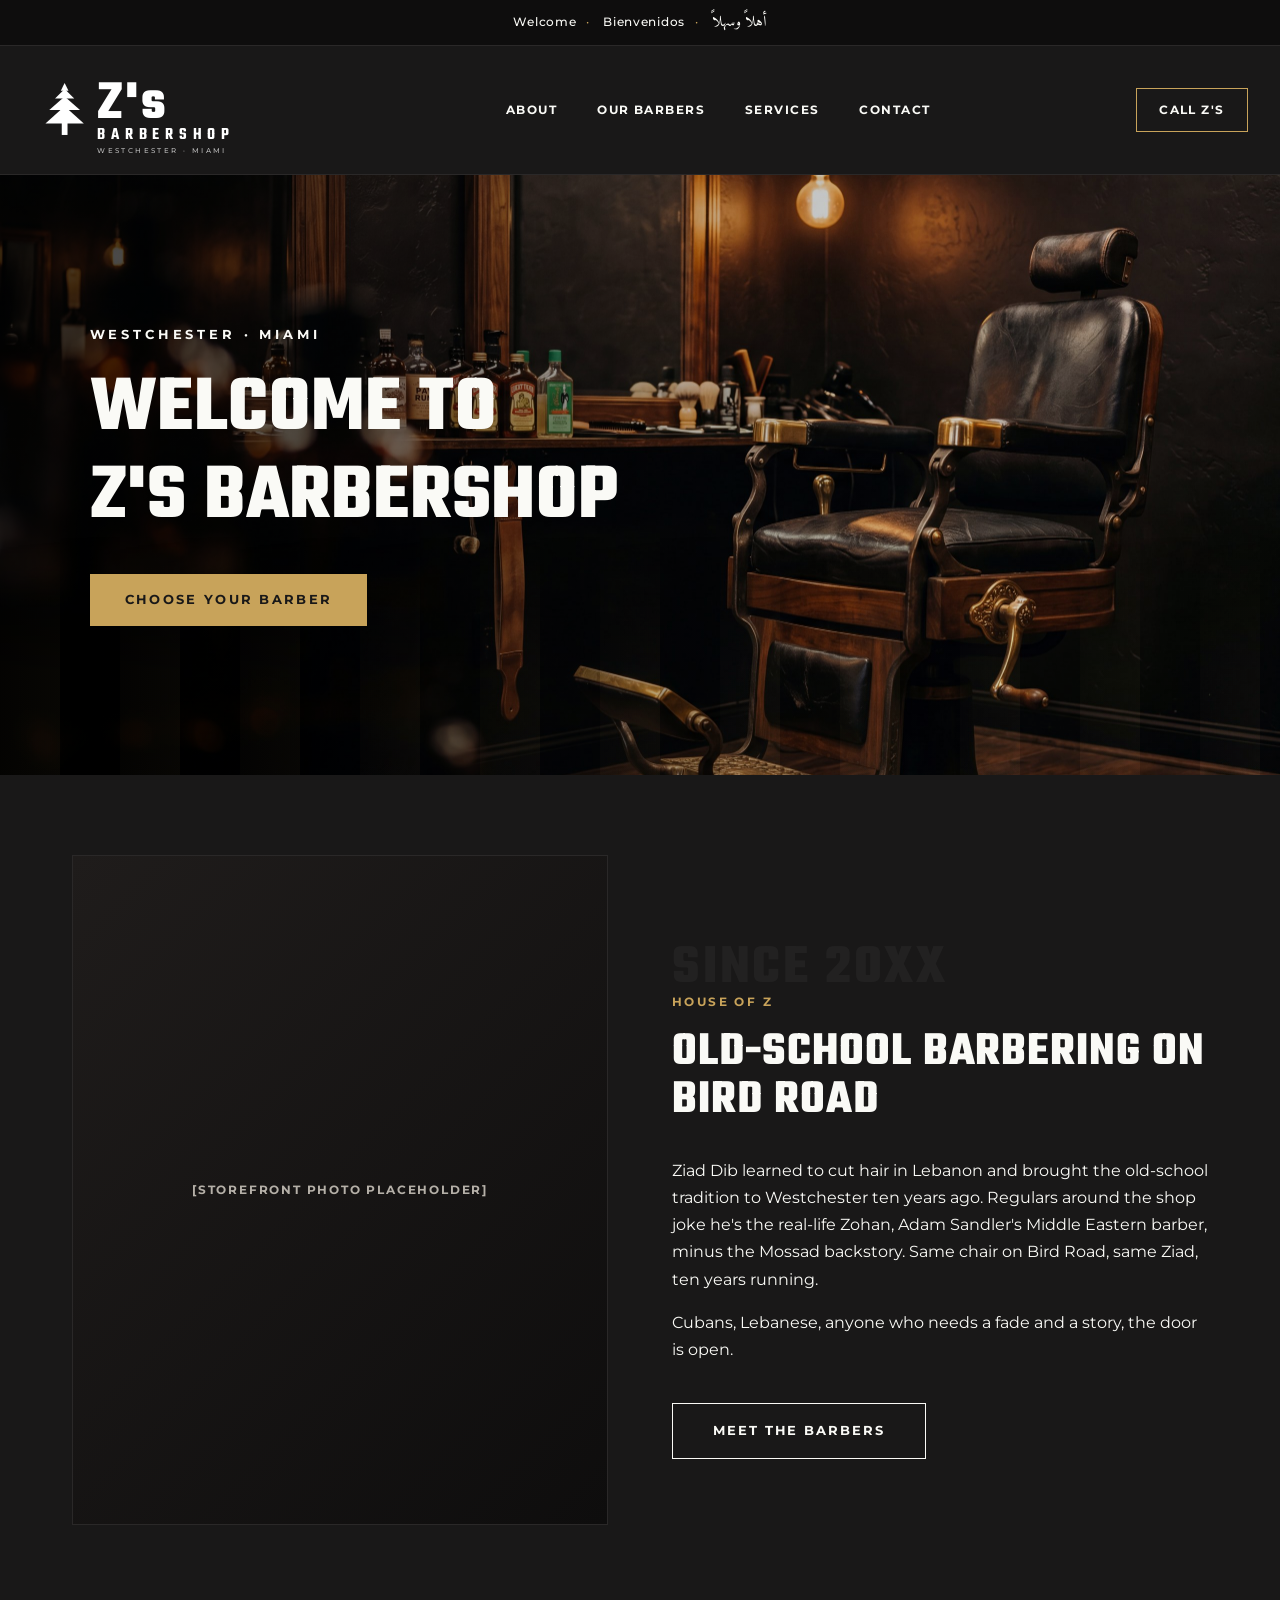
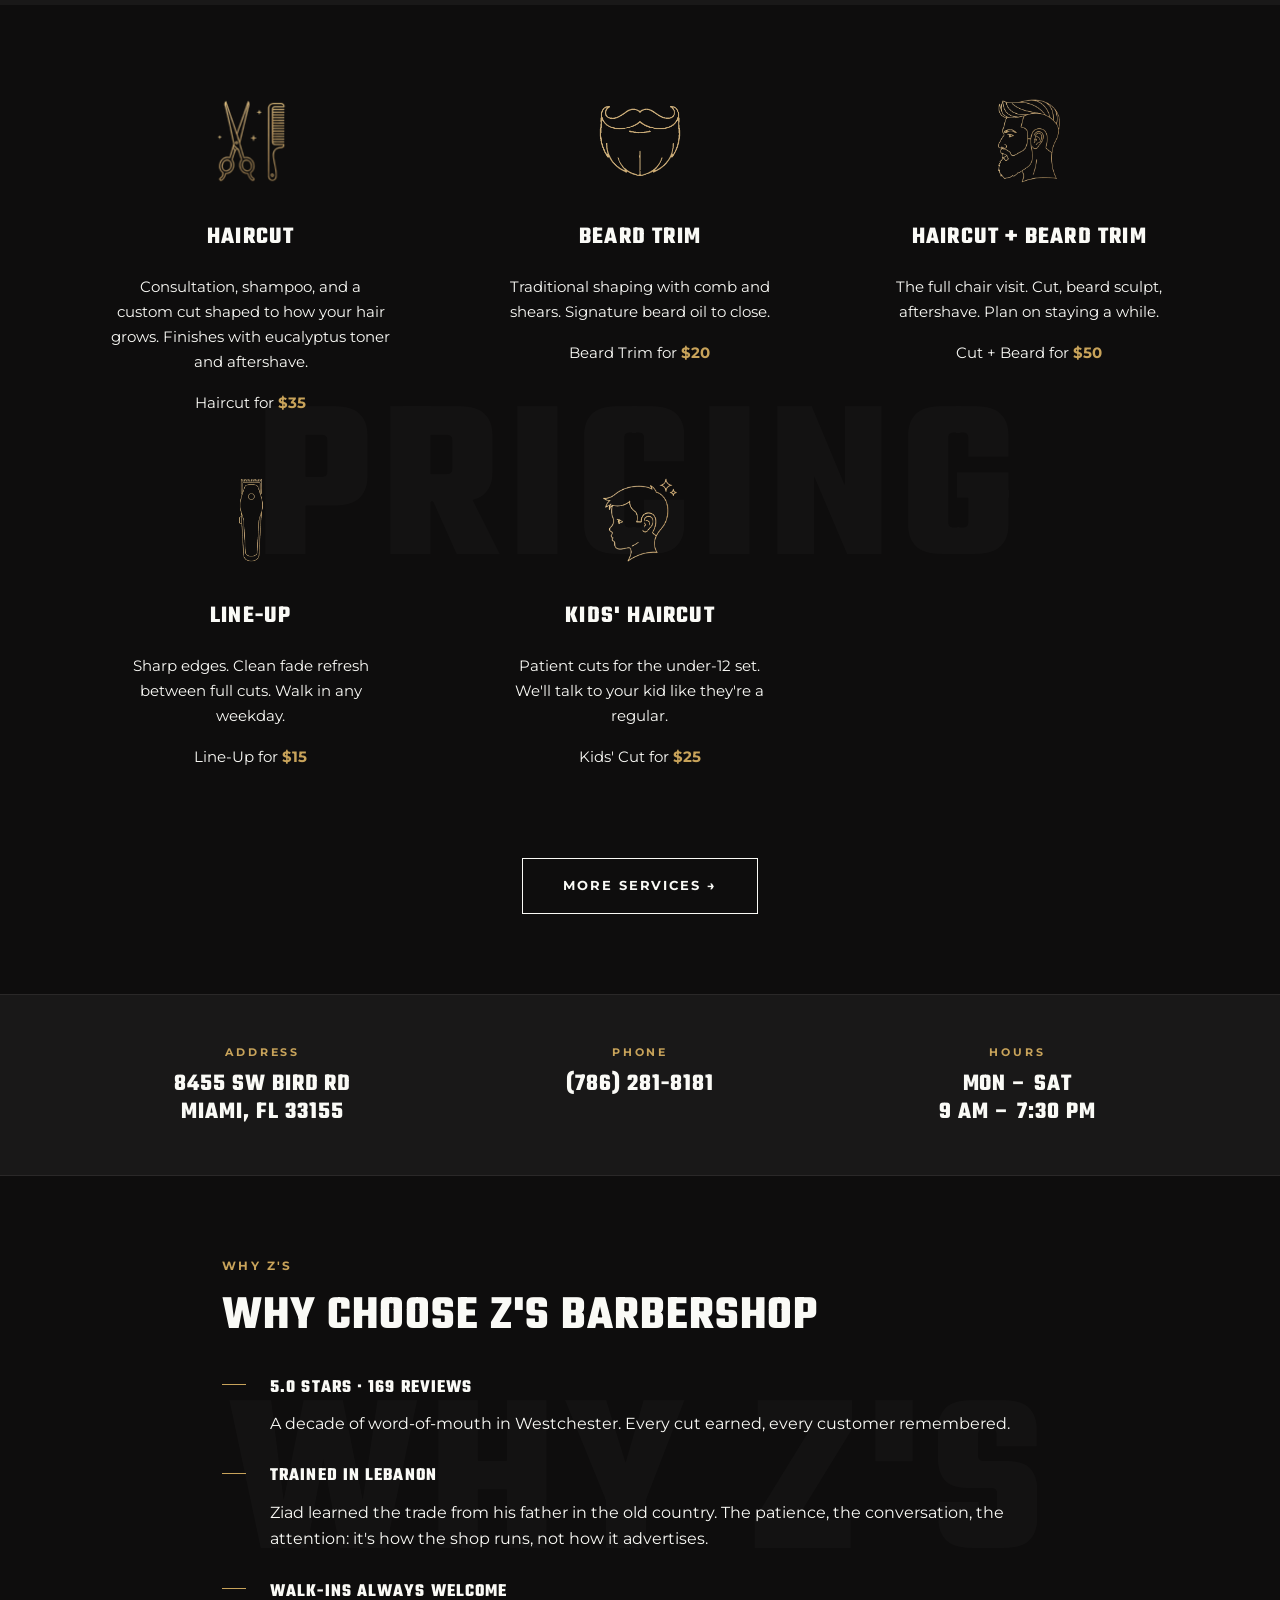
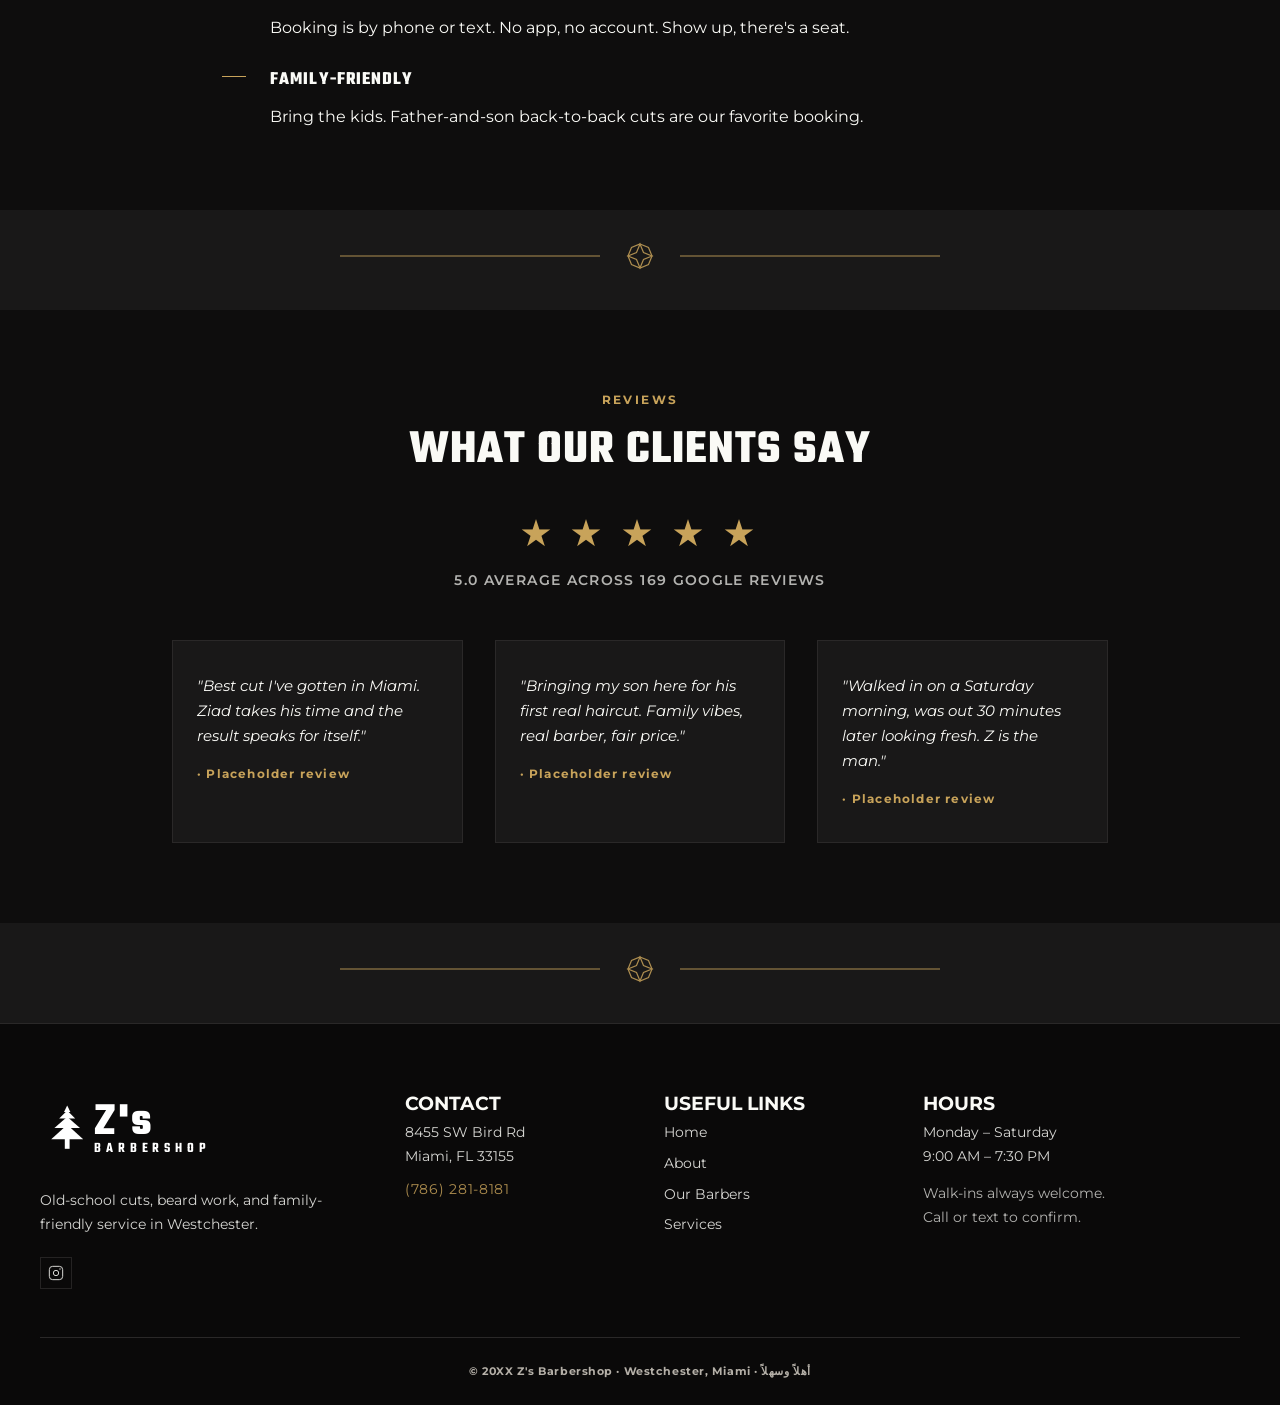
==== commit cd429902: "P2 clarify: nav CTA "BOOK STYLIST" → "CALL Z'S" (tel-link) Per PRODUCT.md voice rule + primary-actio" ====
--- a/prototype/index.html
+++ b/prototype/index.html
@@ -71,7 +71,7 @@
       <a href="services.html">SERVICES</a>
       <a href="#visit">CONTACT</a>
     </div>
-    <a href="barbers.html" class="nav-cta">BOOK STYLIST</a>
+    <a href="tel:+17862818181" class="nav-cta">CALL Z'S</a>
     <button class="nav-toggle" type="button" aria-controls="mobile-nav" aria-expanded="false" aria-label="Open menu">
       <span class="hamburger-bar" aria-hidden="true"></span>
       <span class="hamburger-bar" aria-hidden="true"></span>
@@ -84,7 +84,7 @@
     <a href="barbers.html">OUR BARBERS</a>
     <a href="services.html">SERVICES</a>
     <a href="#visit">CONTACT</a>
-    <a href="barbers.html" class="mobile-nav-cta">BOOK STYLIST</a>
+    <a href="tel:+17862818181" class="mobile-nav-cta">CALL Z'S</a>
   </div>
 
   <main id="main-content">
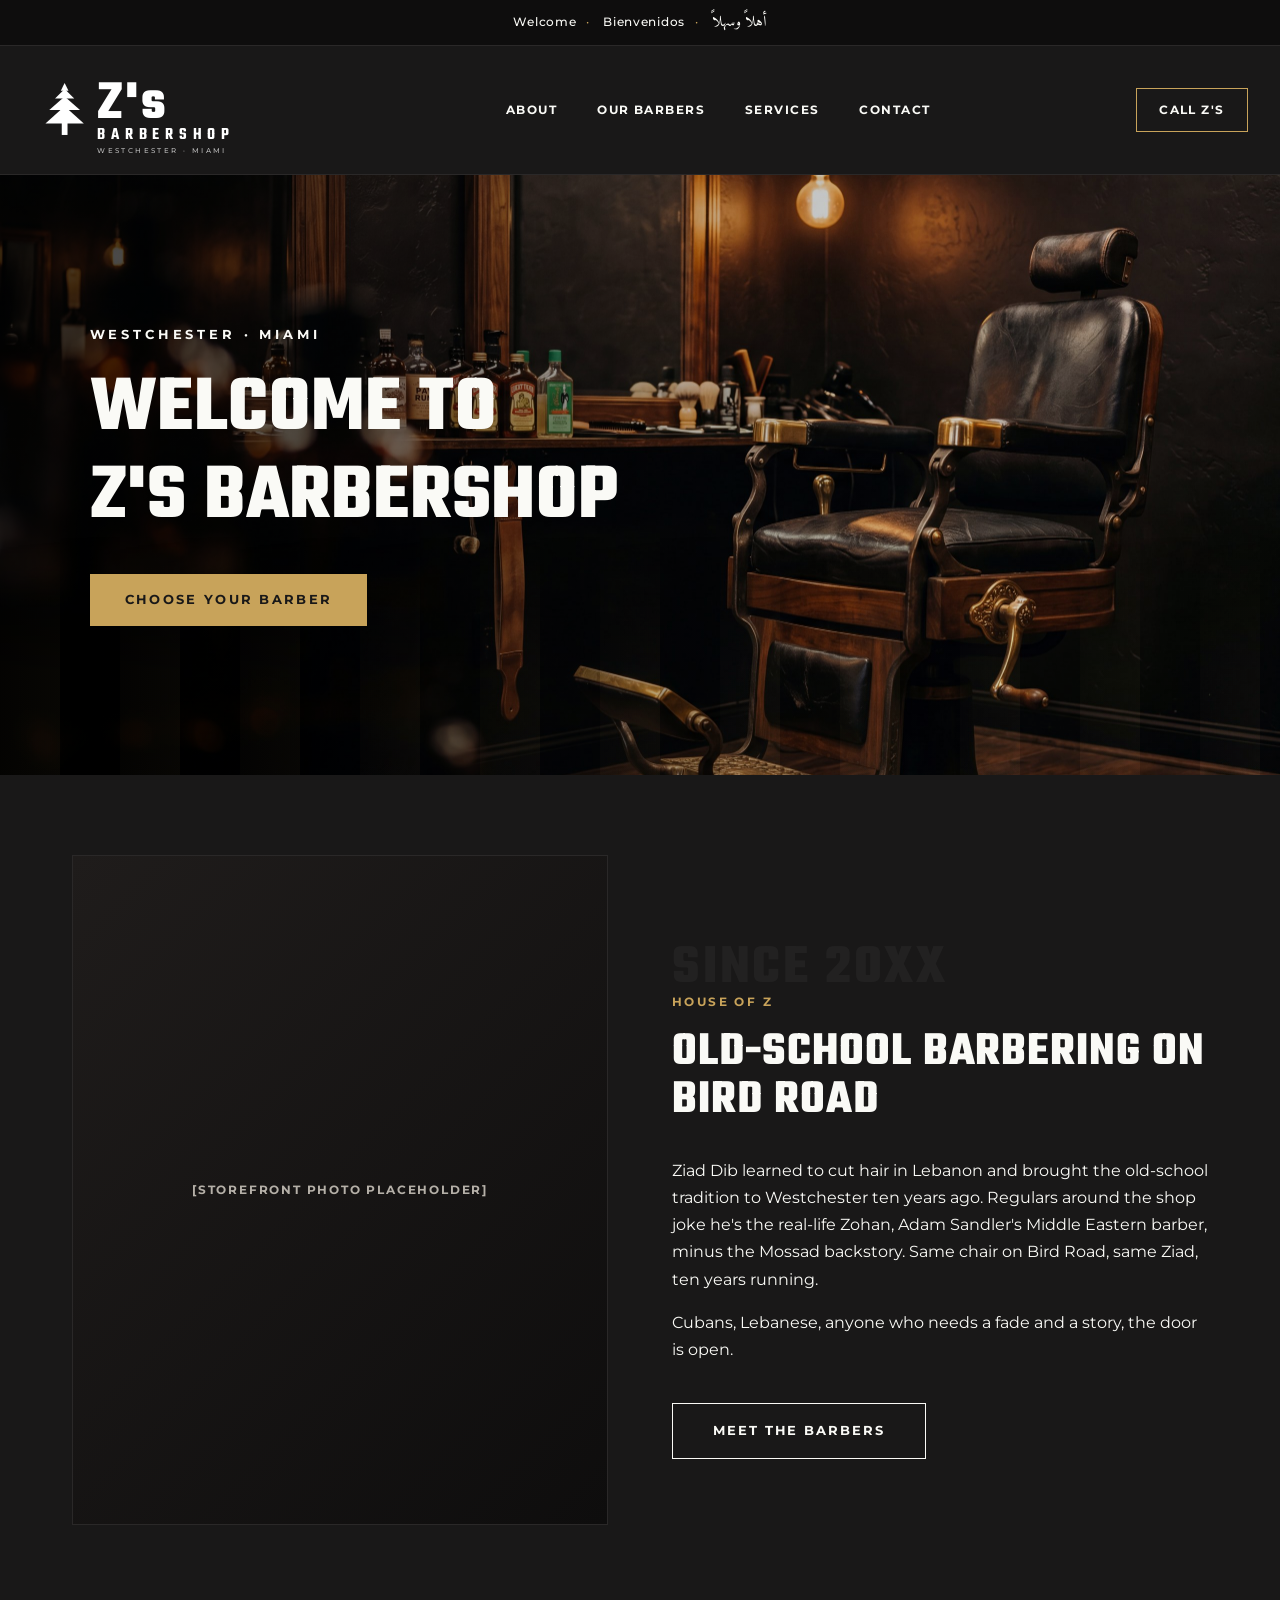
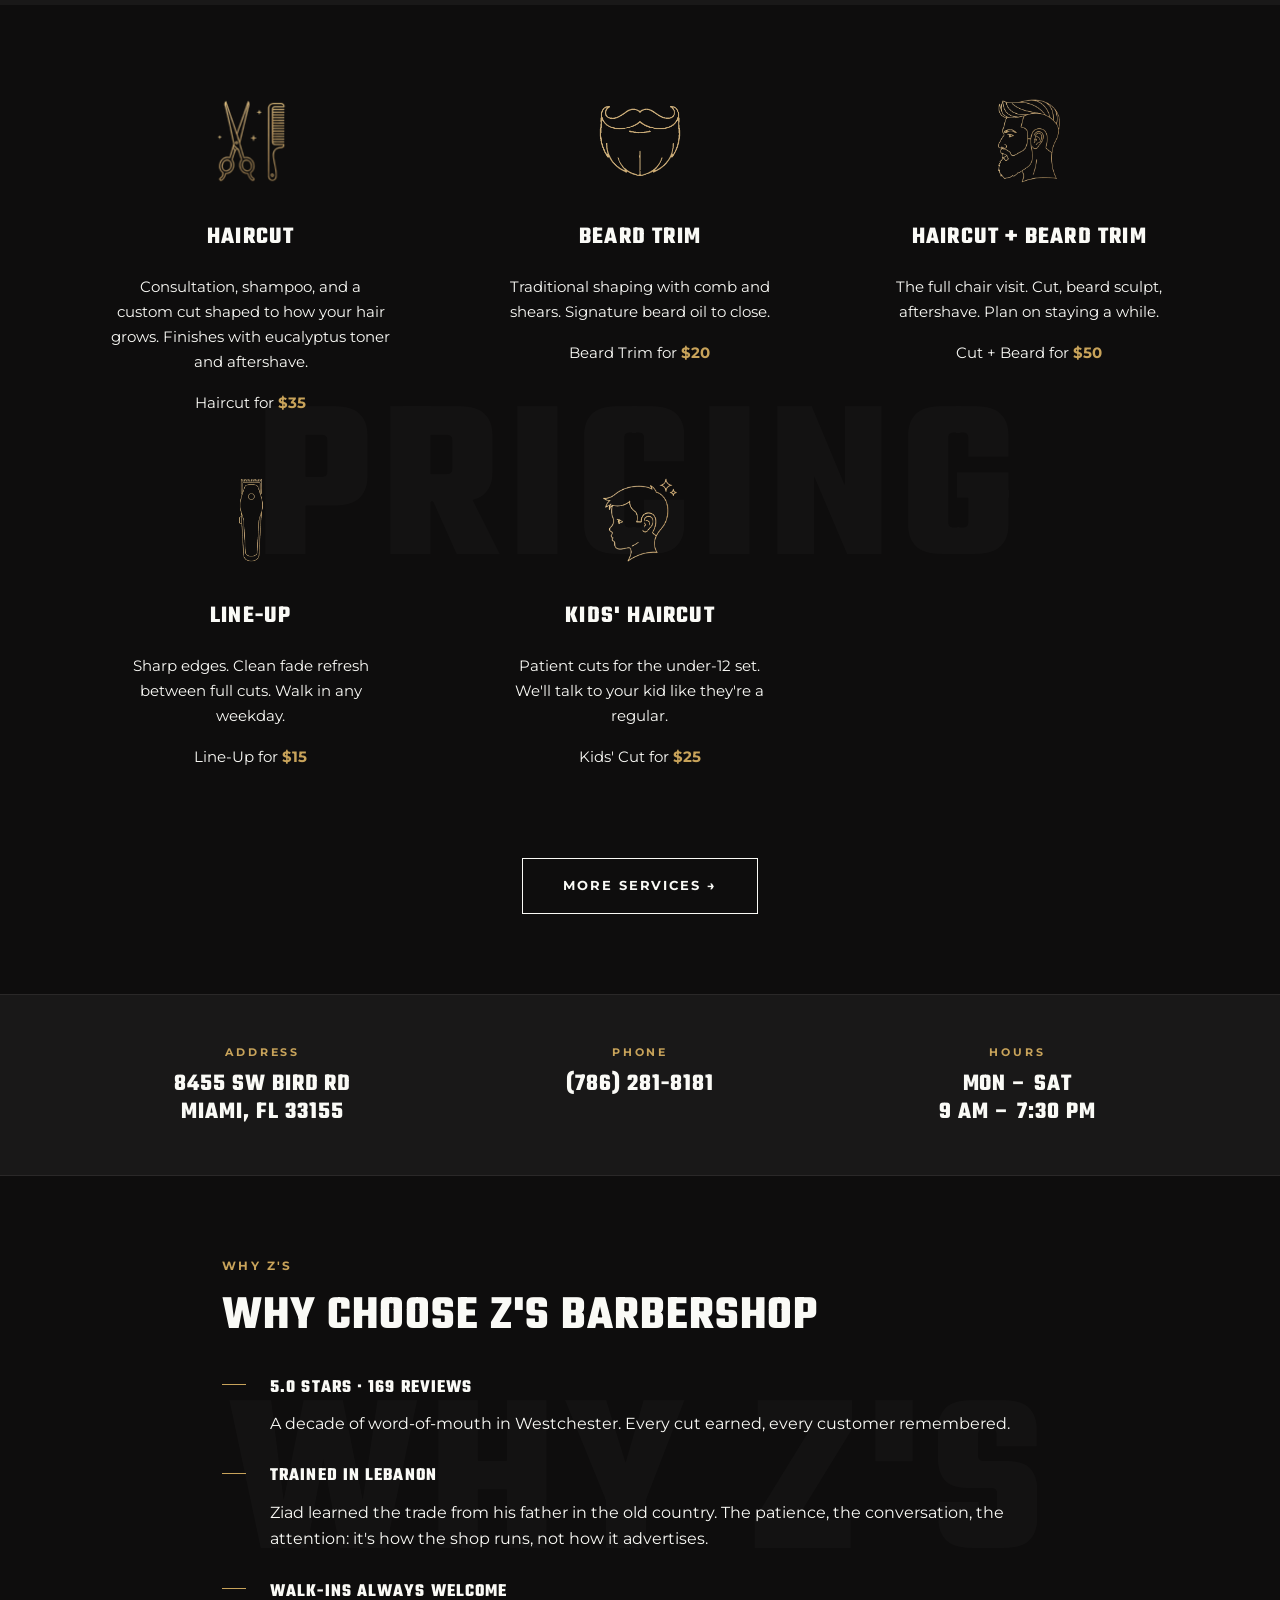
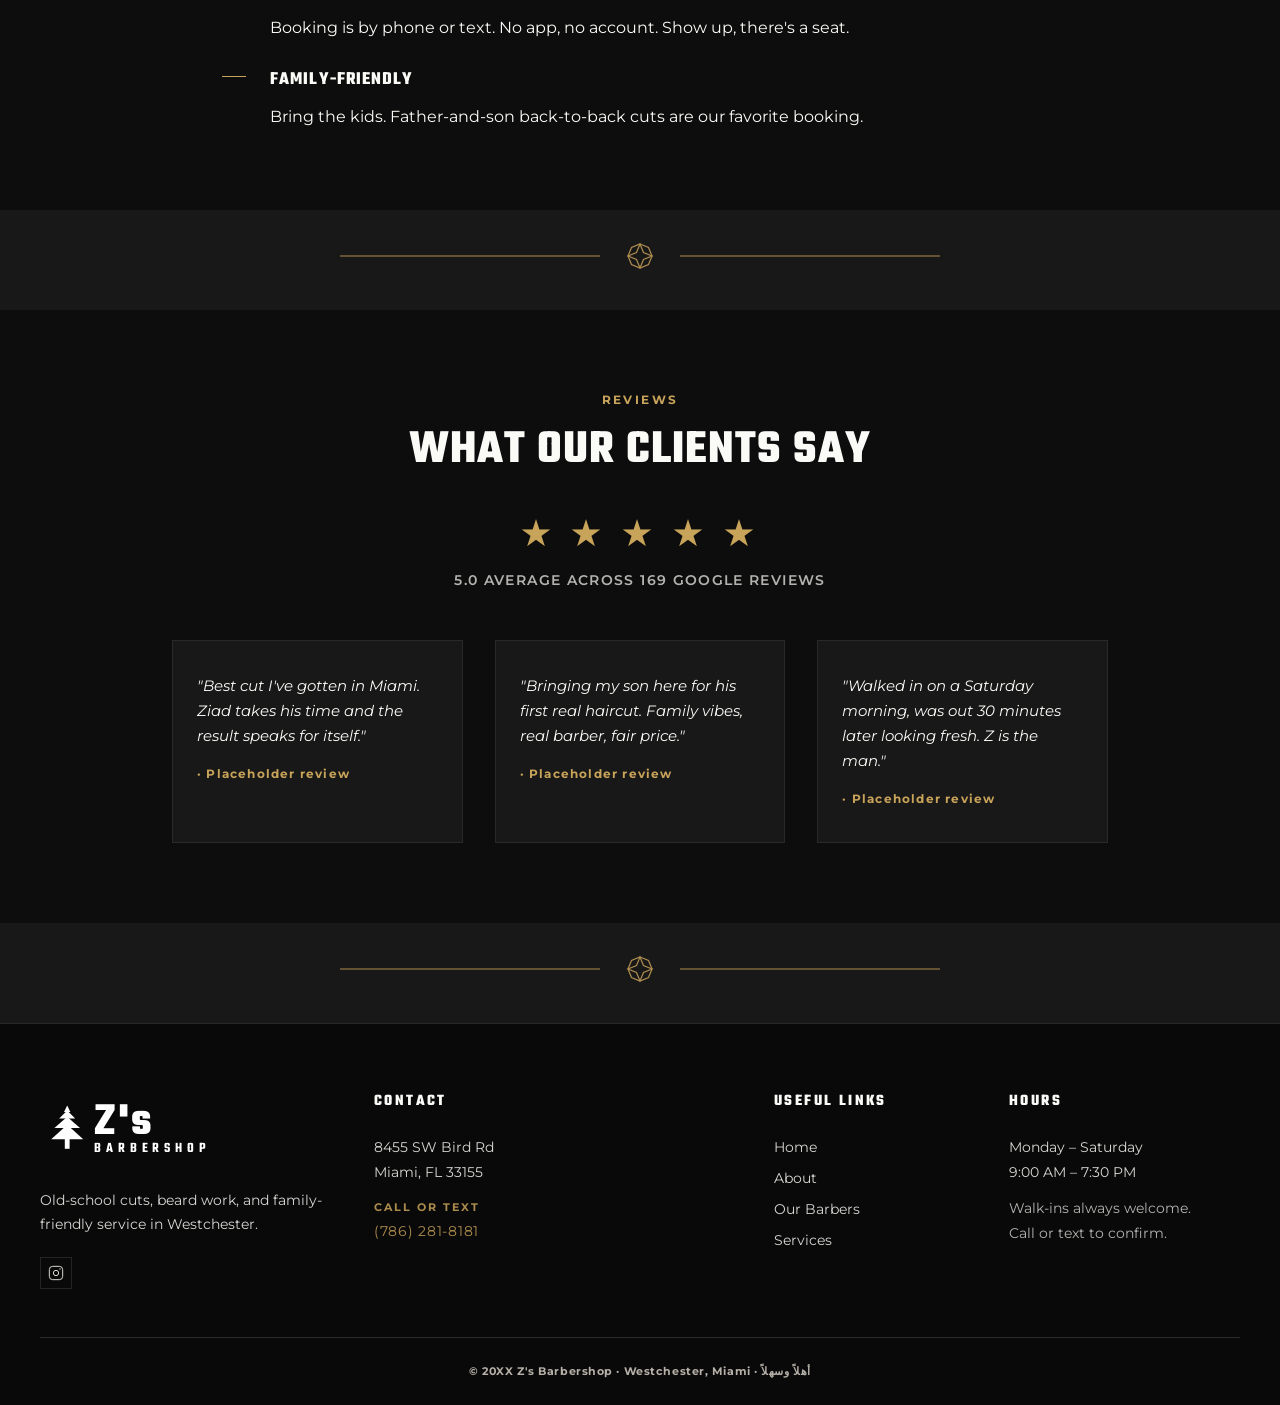
==== commit f4fd4b82: "P2 layout: footer rhythm + h3 selector fix Reweight footer grid from uniform 1.5fr/1fr/1fr/1.5fr to " ====
--- a/prototype/index.html
+++ b/prototype/index.html
@@ -265,6 +265,7 @@
       <div class="footer-col">
         <h3>CONTACT</h3>
         <p>8455 SW Bird Rd<br>Miami, FL 33155</p>
+        <span class="footer-phone-eyebrow">Call or Text</span>
         <a href="tel:+17862818181" class="footer-phone">(786) 281-8181</a>
       </div>
       <div class="footer-col">
--- a/prototype/styles.css
+++ b/prototype/styles.css
@@ -807,14 +807,24 @@
   gap: 3rem;
   grid-template-columns: 1fr;
 }
-@media (min-width: 800px) { .footer-grid { grid-template-columns: 1.5fr 1fr 1fr 1.5fr; } }
-.footer-col h4 {
+@media (min-width: 800px) { .footer-grid { grid-template-columns: 1.3fr 1.6fr 0.85fr 1.05fr; } }
+.footer-col h3 {
   font-family: var(--font-display);
   font-weight: 700;
   font-size: 1rem;
   letter-spacing: 0.15em;
   color: var(--color-cream);
-  margin-bottom: 1.25rem;
+  margin: 0 0 1.25rem;
+}
+.footer-phone-eyebrow {
+  display: block;
+  font-family: var(--font-ui);
+  font-size: 0.7rem;
+  letter-spacing: 0.18em;
+  color: var(--color-accent);
+  text-transform: uppercase;
+  margin-top: 0.85rem;
+  opacity: 0.85;
 }
 .footer-col p, .footer-col a {
   font-family: var(--font-body);
@@ -829,10 +839,11 @@
 .footer-phone {
   font-family: var(--font-display);
   font-weight: 700;
-  font-size: 1.4rem;
+  font-size: 1.65rem;
   color: var(--color-accent) !important;
   letter-spacing: 0.05em;
-  margin-top: 0.5rem;
+  margin-top: 0.15rem;
+  display: block;
 }
 .footer-logo { height: 80px; width: auto; margin-bottom: 1.25rem; display: block; }
 .footer-social { display: flex; gap: 1rem; margin-top: 1.25rem; }
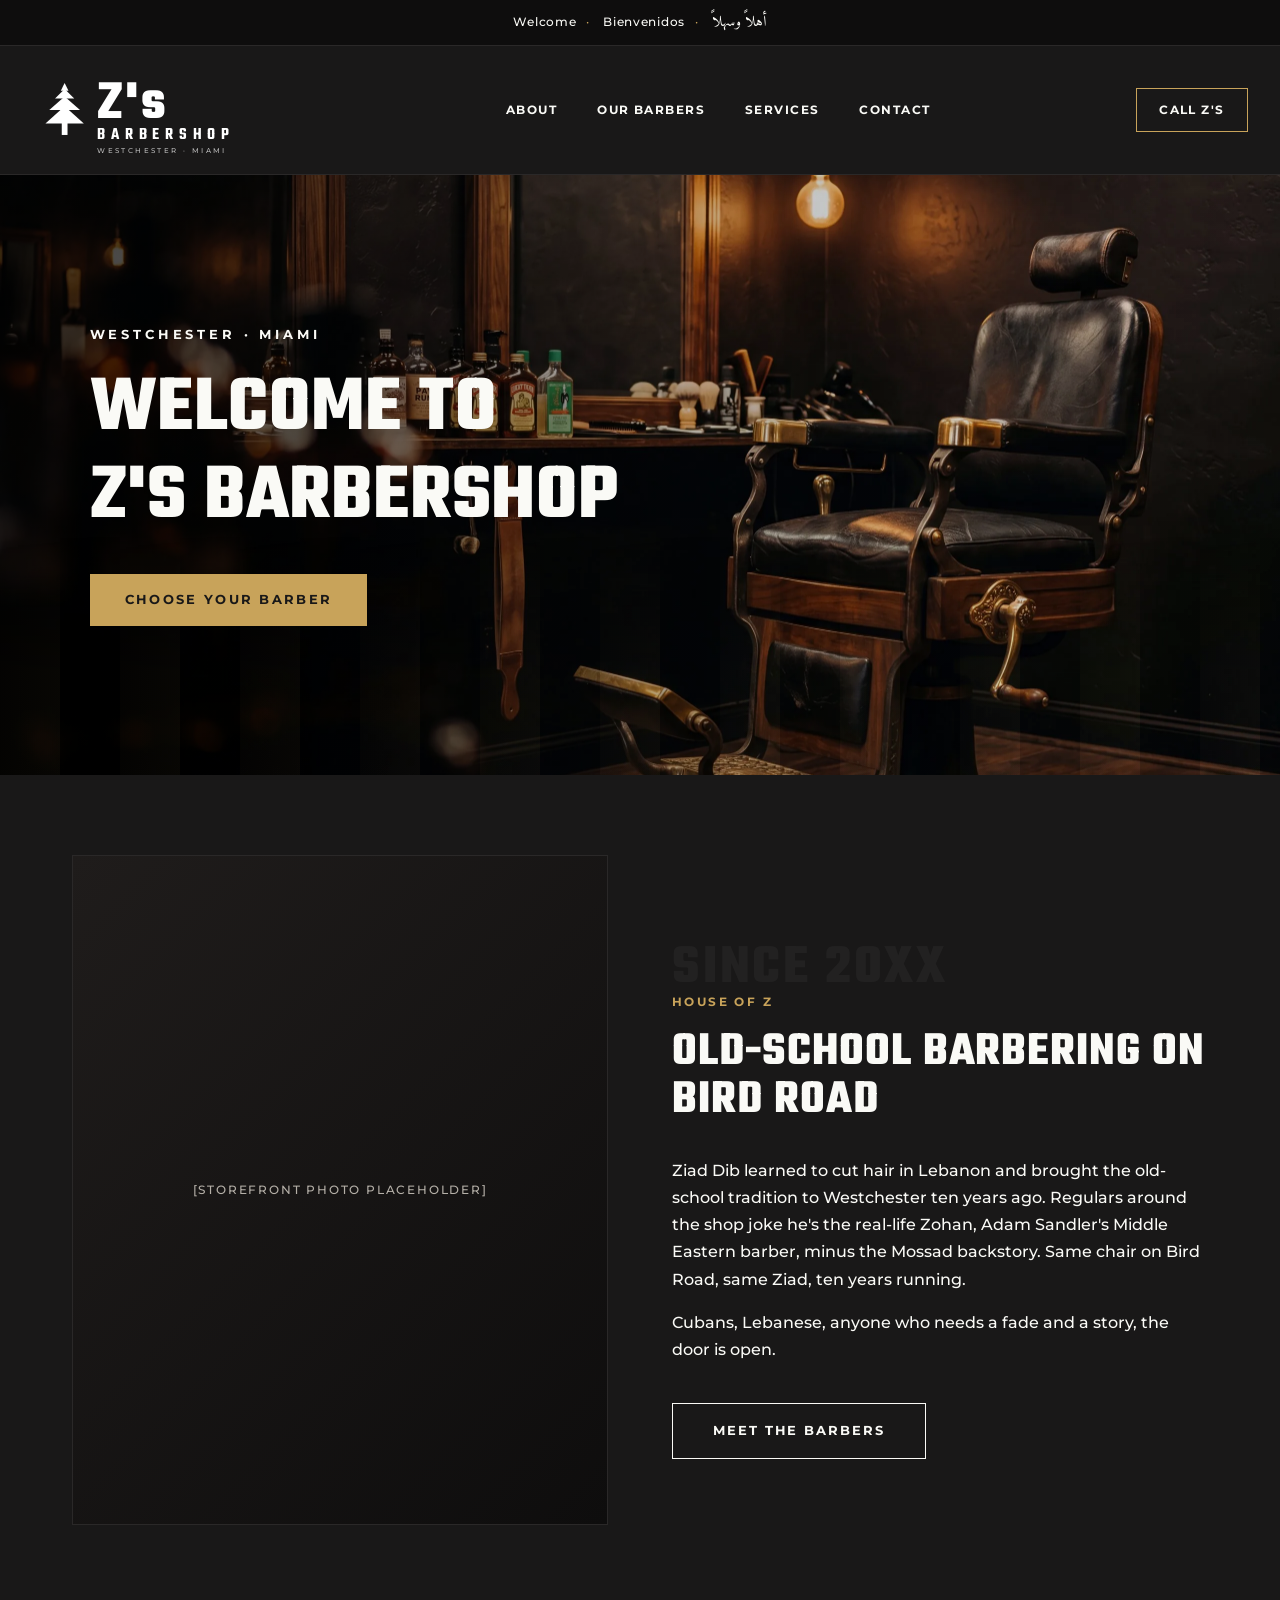
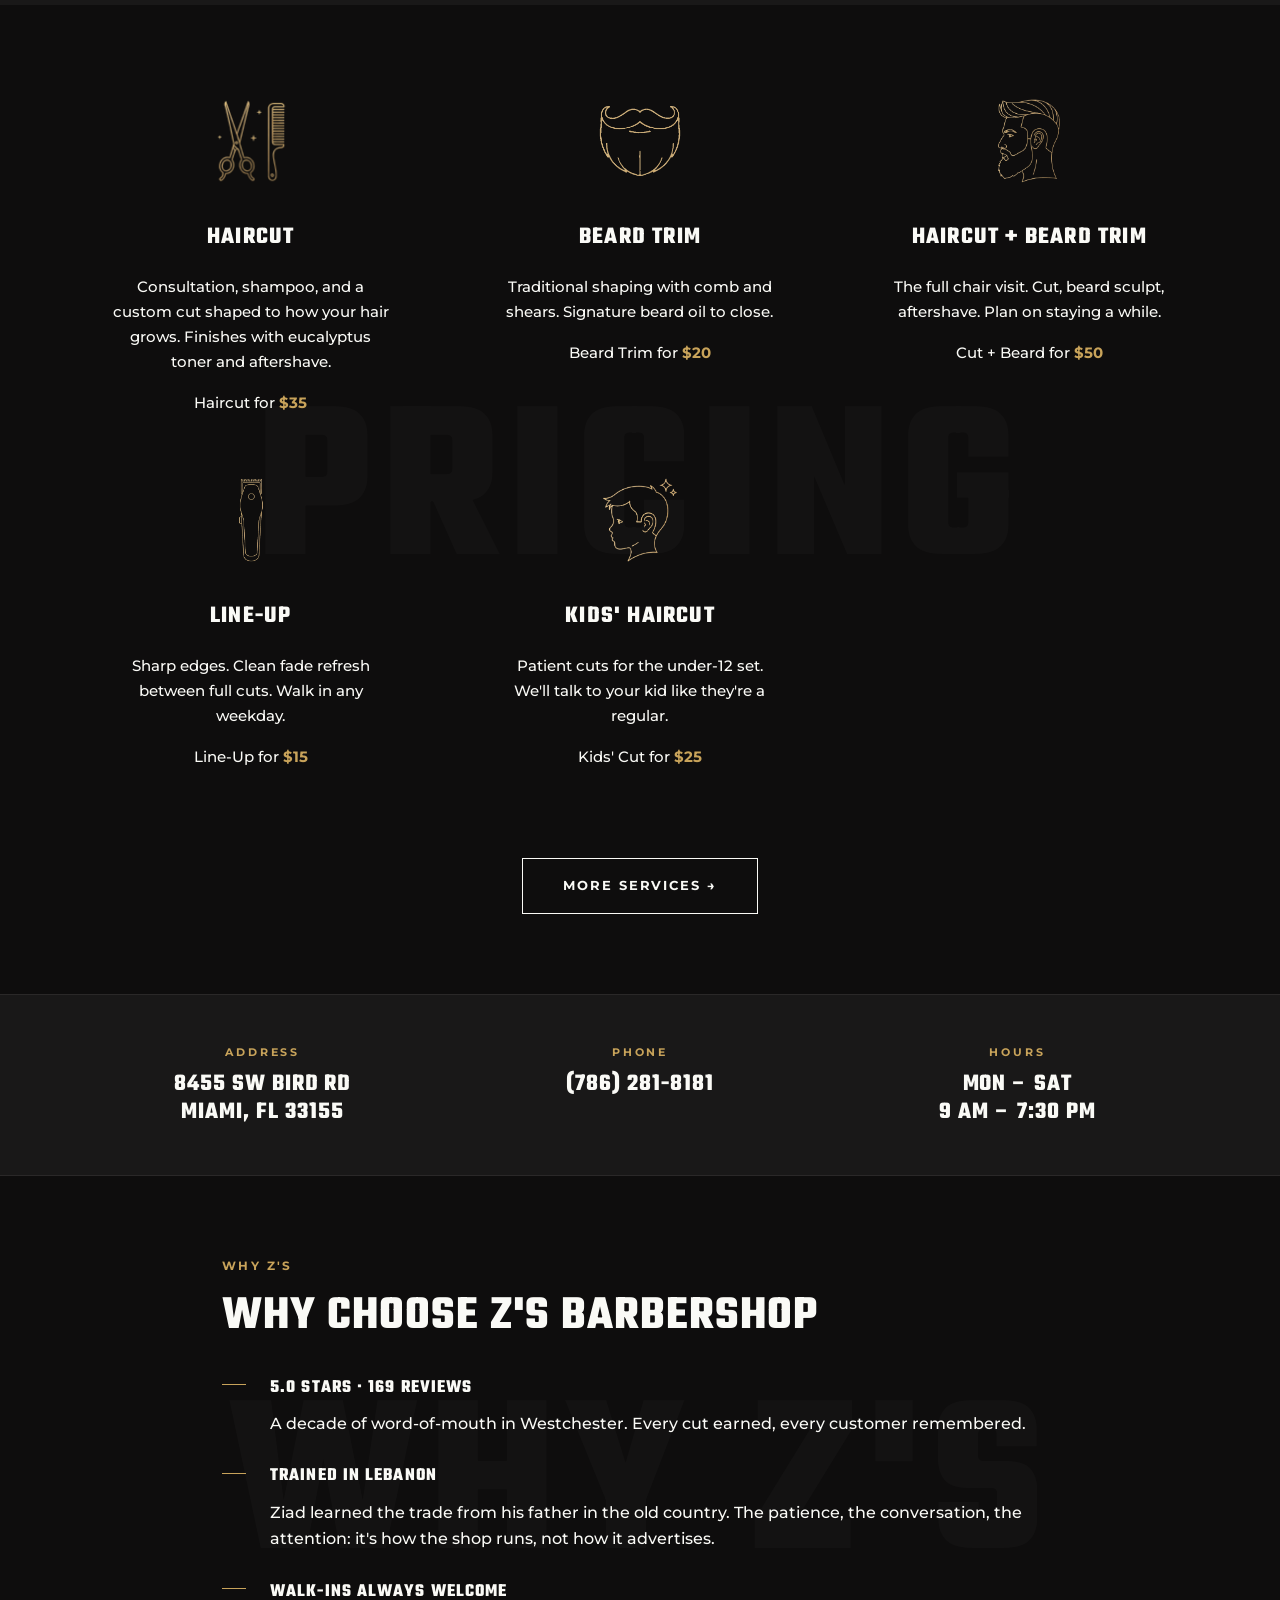
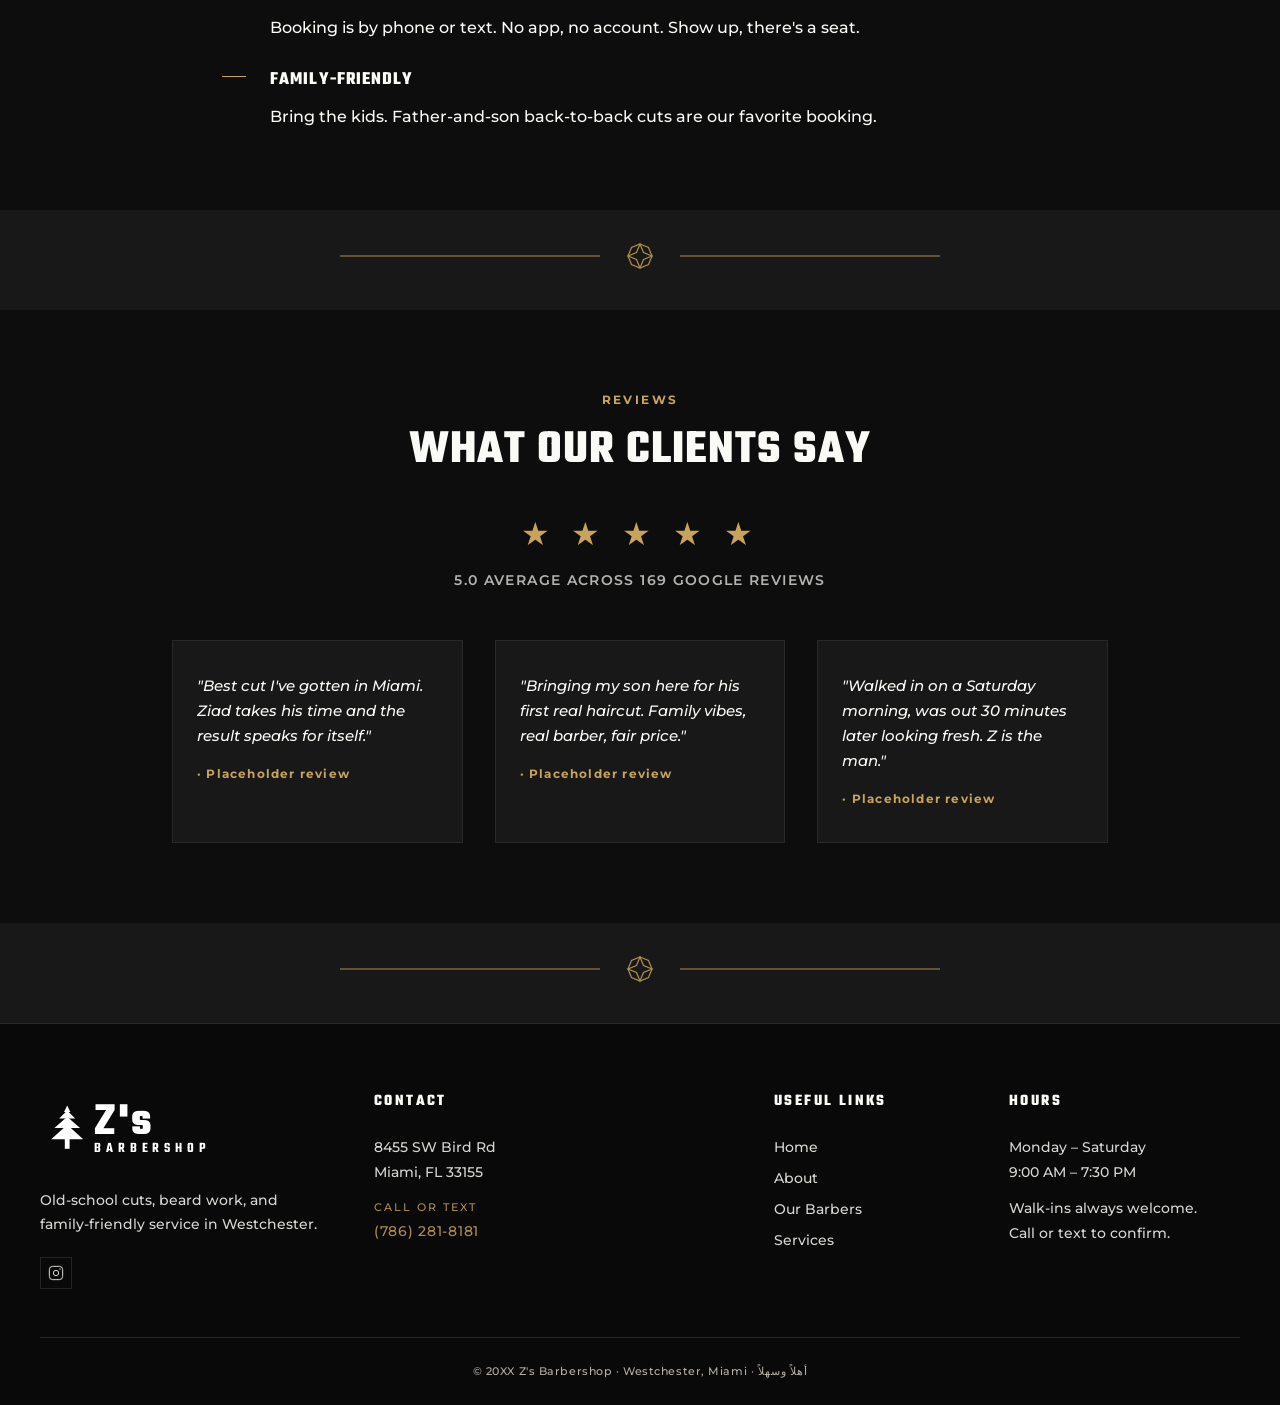
==== commit e02d400c: "P2/P3 polish: body 500 typeset, footer IG parity, WebP heroes Light tighten + speed-up pass before Z" ====
--- a/prototype/index.html
+++ b/prototype/index.html
@@ -9,7 +9,7 @@
   <link rel="canonical" href="https://zsbarbershop.com/">
   <meta name="theme-color" content="#191818">
   <link rel="icon" href="/favicon.svg" type="image/svg+xml">
-  <link rel="preload" as="image" href="../assets/generated/heroes/index-the-chair-final.jpg">
+  <link rel="preload" as="image" href="../assets/generated/heroes/index-the-chair-final.webp" type="image/webp">
 
   <meta property="og:title" content="Z's Barbershop — Old-School Barbering in Westchester, Miami">
   <meta property="og:description" content="Old-school barbershop on Bird Road. Four barbers, four chairs, walk-ins welcome. 5.0 stars across 169 Google reviews.">
@@ -278,7 +278,7 @@
       <div class="footer-col">
         <h3>HOURS</h3>
         <p>Monday – Saturday<br>9:00 AM – 7:30 PM</p>
-        <p style="margin-top:.75rem;opacity:.7;">Walk-ins always welcome.<br>Call or text to confirm.</p>
+        <p class="footer-note">Walk-ins always welcome.<br>Call or text to confirm.</p>
       </div>
     </div>
     <div class="footer-bottom">© 20XX Z's Barbershop · Westchester, Miami · أهلاً وسهلاً</div>
--- a/prototype/styles.css
+++ b/prototype/styles.css
@@ -17,7 +17,7 @@
 html { scroll-behavior: smooth; }
 body {
   font-family: var(--font-body);
-  font-weight: 700;
+  font-weight: 500;
   font-size: 16px;
   line-height: 1.7;
   background: var(--color-primary);
@@ -188,6 +188,12 @@
   background:
     linear-gradient(90deg, rgba(0,0,0,0.78) 0%, rgba(0,0,0,0.55) 28%, rgba(0,0,0,0.25) 55%, rgba(0,0,0,0.08) 100%),
     url('../assets/generated/heroes/index-the-chair-final.jpg') center/cover no-repeat;
+  background:
+    linear-gradient(90deg, rgba(0,0,0,0.78) 0%, rgba(0,0,0,0.55) 28%, rgba(0,0,0,0.25) 55%, rgba(0,0,0,0.08) 100%),
+    image-set(
+      url('../assets/generated/heroes/index-the-chair-final.webp') type('image/webp'),
+      url('../assets/generated/heroes/index-the-chair-final.jpg') type('image/jpeg')
+    ) center/cover no-repeat;
 }
 @media (max-width: 800px) {
   .hero {
@@ -197,6 +203,12 @@
     background:
       linear-gradient(180deg, rgba(0,0,0,0.5) 0%, rgba(0,0,0,0.75) 100%),
       url('../assets/generated/heroes/index-the-chair-final.jpg') 65% center/cover no-repeat;
+    background:
+      linear-gradient(180deg, rgba(0,0,0,0.5) 0%, rgba(0,0,0,0.75) 100%),
+      image-set(
+        url('../assets/generated/heroes/index-the-chair-final.webp') type('image/webp'),
+        url('../assets/generated/heroes/index-the-chair-final.jpg') type('image/jpeg')
+      ) 65% center/cover no-repeat;
   }
 }
 .hero::before {
@@ -297,6 +309,12 @@
   background:
     linear-gradient(180deg, rgba(0,0,0,0.55) 0%, rgba(0,0,0,0.3) 50%, rgba(0,0,0,0.6) 100%),
     url('../assets/generated/heroes/barbers-workstation-final.jpg') center 72%/cover no-repeat;
+  background:
+    linear-gradient(180deg, rgba(0,0,0,0.55) 0%, rgba(0,0,0,0.3) 50%, rgba(0,0,0,0.6) 100%),
+    image-set(
+      url('../assets/generated/heroes/barbers-workstation-final.webp') type('image/webp'),
+      url('../assets/generated/heroes/barbers-workstation-final.jpg') type('image/jpeg')
+    ) center 72%/cover no-repeat;
 }
 .page-hero--barbers h1 { text-shadow: 0 2px 16px rgba(0,0,0,0.6); }
 @media (min-width: 640px) {
@@ -312,6 +330,12 @@
   background:
     linear-gradient(180deg, rgba(0,0,0,0.45) 0%, rgba(0,0,0,0.2) 50%, rgba(0,0,0,0.55) 100%),
     url('../assets/generated/heroes/services-between-cuts-final.jpg') center center/cover no-repeat;
+  background:
+    linear-gradient(180deg, rgba(0,0,0,0.45) 0%, rgba(0,0,0,0.2) 50%, rgba(0,0,0,0.55) 100%),
+    image-set(
+      url('../assets/generated/heroes/services-between-cuts-final.webp') type('image/webp'),
+      url('../assets/generated/heroes/services-between-cuts-final.jpg') type('image/jpeg')
+    ) center center/cover no-repeat;
 }
 .page-hero--services h1 { text-shadow: 0 2px 16px rgba(0,0,0,0.6); }
 .page-hero-eyebrow {
@@ -364,7 +388,7 @@
 }
 .section-body p {
   font-family: var(--font-body);
-  font-weight: 400;
+  font-weight: 500;
   font-size: 1rem;
   line-height: 1.7;
   color: var(--color-cream);
@@ -466,7 +490,7 @@
 }
 .service-desc {
   font-family: var(--font-body);
-  font-weight: 400;
+  font-weight: 500;
   font-size: 0.95rem;
   line-height: 1.65;
   color: var(--color-cream);
@@ -475,7 +499,7 @@
 }
 .service-price {
   font-family: var(--font-body);
-  font-weight: 400;
+  font-weight: 500;
   font-size: 0.95rem;
   color: var(--color-cream);
 }
@@ -547,7 +571,7 @@
   gap: 1rem;
   align-items: start;
   font-family: var(--font-body);
-  font-weight: 400;
+  font-weight: 500;
   font-size: 1rem;
   color: var(--color-cream);
   line-height: 1.65;
@@ -592,7 +616,7 @@
 }
 .review-text {
   font-family: var(--font-body);
-  font-weight: 400;
+  font-weight: 500;
   font-size: 0.95rem;
   line-height: 1.65;
   color: var(--color-cream);
@@ -645,7 +669,7 @@
 }
 .svc-row-desc {
   font-family: var(--font-body);
-  font-weight: 400;
+  font-weight: 500;
   font-size: 0.95rem;
   line-height: 1.65;
   color: var(--color-cream);
@@ -672,7 +696,7 @@
 .accent-word { color: var(--color-accent); }
 .barbers-intro p {
   font-family: var(--font-body);
-  font-weight: 400;
+  font-weight: 500;
   font-size: 1rem;
   line-height: 1.7;
   color: var(--color-cream);
@@ -756,7 +780,7 @@
 }
 .featured-bio {
   font-family: var(--font-body);
-  font-weight: 400;
+  font-weight: 500;
   font-size: 1rem;
   line-height: 1.7;
   color: var(--color-cream);
@@ -828,7 +852,7 @@
 }
 .footer-col p, .footer-col a {
   font-family: var(--font-body);
-  font-weight: 400;
+  font-weight: 500;
   font-size: 0.9rem;
   line-height: 1.7;
   color: var(--color-cream);
@@ -846,6 +870,7 @@
   display: block;
 }
 .footer-logo { height: 80px; width: auto; margin-bottom: 1.25rem; display: block; }
+.footer-note { margin-top: 0.75rem; opacity: 0.7; }
 .footer-social { display: flex; gap: 1rem; margin-top: 1.25rem; }
 .footer-social a {
   width: 32px; height: 32px;
